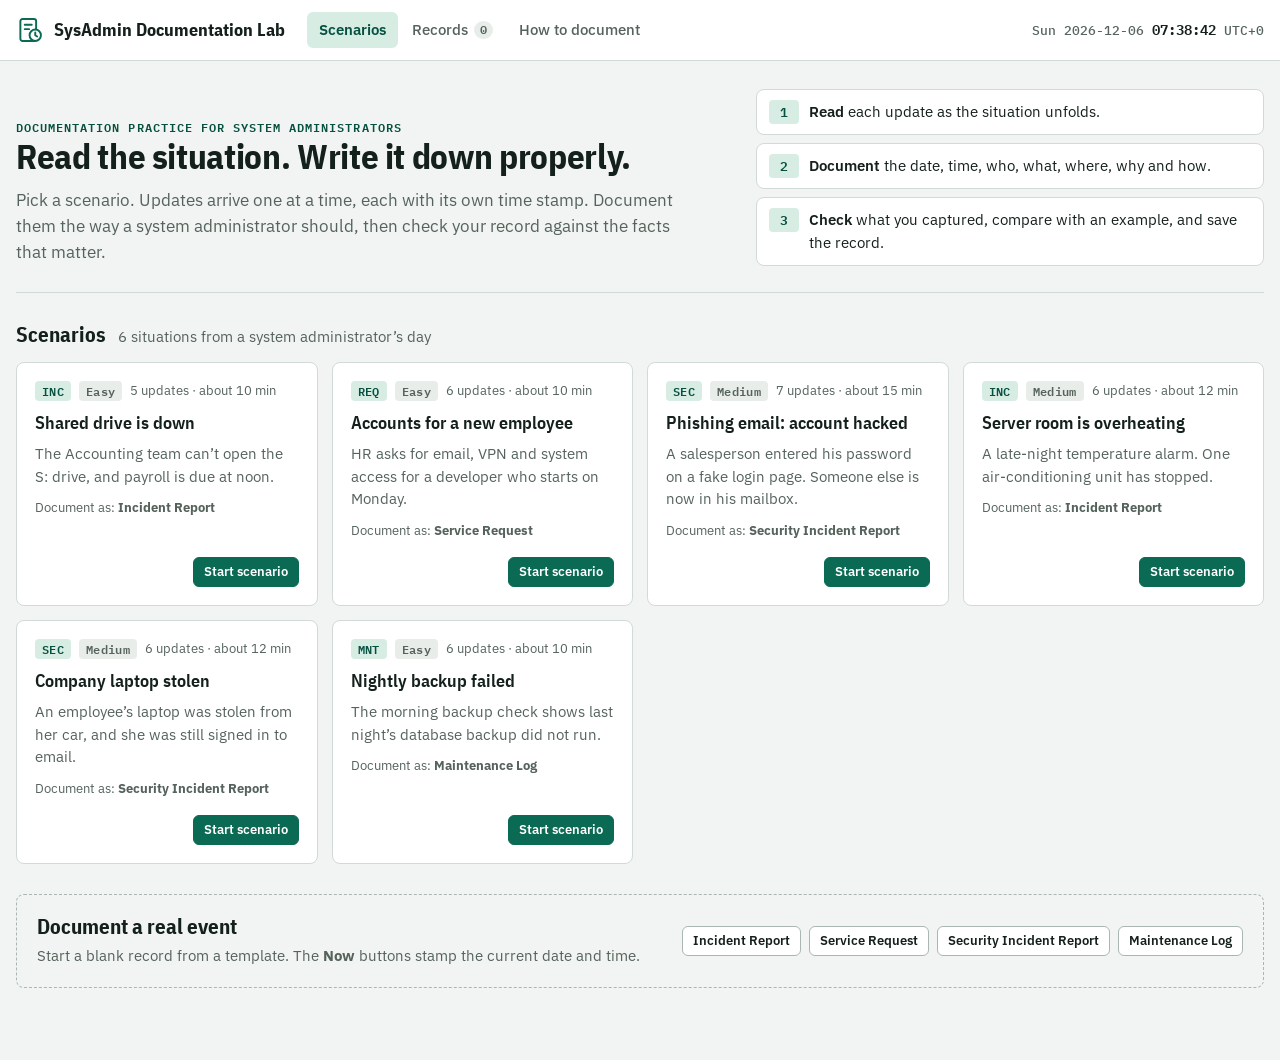
==== index.html @ 3aa1be42 "Replace static report site with a scenario-based documentation system The site is now a web app for " ====
<!doctype html>
<html lang="en">
<head>
<meta charset="utf-8">
<meta name="viewport" content="width=device-width, initial-scale=1, viewport-fit=cover">
<meta name="description" content="Practice IT documentation: work through realistic system administration scenarios, record them properly, and check what you captured.">
<!-- app:start -->
<title>SysAdmin Documentation Lab</title>
<meta name="claude:viewport-fit-sides" content="cover">
<link rel="preconnect" href="https://fonts.googleapis.com">
<link rel="preconnect" href="https://fonts.gstatic.com" crossorigin>
<link rel="stylesheet" href="https://fonts.googleapis.com/css2?family=IBM+Plex+Mono:wght@400;500;600&family=IBM+Plex+Sans+Condensed:wght@500;600;700&family=IBM+Plex+Sans:ital,wght@0,400;0,500;0,600;0,700;1,400&display=swap">
<style>
/* Layout: an operations-console app bar over a two-pane workbench: the situation feed on the left, the record being written on the right. */
:root {
  --bg: #f1f4f2;
  --surface: #ffffff;
  --surface-2: #e8edea;
  --ink: #14201b;
  --muted: #55635c;
  --line: #d2dad6;
  --line-strong: #a9b7b0;
  --accent: #0a6a54;
  --accent-strong: #075040;
  --accent-ink: #ffffff;
  --accent-soft: #d7ede4;
  --stamp: #8a5300;
  --stamp-soft: #fbecd2;
  --ok: #17763a;
  --ok-soft: #ddf1e3;
  --warn: #985800;
  --warn-soft: #fcedd5;
  --bad: #b0261d;
  --bad-soft: #fbe6e4;
  --shadow: 0 1px 2px rgb(16 28 23 / .06), 0 10px 28px rgb(16 28 23 / .08);
  --font-body: "IBM Plex Sans", system-ui, -apple-system, "Segoe UI", Roboto, sans-serif;
  --font-display: "IBM Plex Sans Condensed", "IBM Plex Sans", "Arial Narrow", system-ui, sans-serif;
  --font-mono: "IBM Plex Mono", ui-monospace, SFMono-Regular, Menlo, Consolas, monospace;
  --r: 8px;
}
@media (prefers-color-scheme: dark) {
  :root:not([data-theme="light"]) {
    --bg: #0e1412; --surface: #151d1a; --surface-2: #1c2622; --ink: #e3ebe7; --muted: #95a49c;
    --line: #29352f; --line-strong: #3b4943; --accent: #5cc4a4; --accent-strong: #84d8bd; --accent-ink: #062219;
    --accent-soft: #15372d; --stamp: #f0b45c; --stamp-soft: #382811; --ok: #66d18f; --ok-soft: #12301e;
    --warn: #f0b04f; --warn-soft: #34260e; --bad: #ff8073; --bad-soft: #3a1714;
    --shadow: 0 1px 2px rgb(0 0 0 / .4), 0 10px 28px rgb(0 0 0 / .35);
    color-scheme: dark;
  }
}
:root[data-theme="dark"] {
  --bg: #0e1412; --surface: #151d1a; --surface-2: #1c2622; --ink: #e3ebe7; --muted: #95a49c;
  --line: #29352f; --line-strong: #3b4943; --accent: #5cc4a4; --accent-strong: #84d8bd; --accent-ink: #062219;
  --accent-soft: #15372d; --stamp: #f0b45c; --stamp-soft: #382811; --ok: #66d18f; --ok-soft: #12301e;
  --warn: #f0b04f; --warn-soft: #34260e; --bad: #ff8073; --bad-soft: #3a1714;
  --shadow: 0 1px 2px rgb(0 0 0 / .4), 0 10px 28px rgb(0 0 0 / .35);
  color-scheme: dark;
}

*, *::before, *::after { box-sizing: border-box; }
html { -webkit-text-size-adjust: 100%; scroll-padding-top: 84px; }
body { margin: 0; background: var(--bg); color: var(--ink); font: 15px/1.55 var(--font-body); }
body::before { content: ""; position: fixed; inset: 0 0 auto; height: env(safe-area-inset-top, 0px); z-index: 30; background: var(--surface); }
[hidden] { display: none !important; }
a { color: var(--accent-strong); }
:focus-visible { outline: 2px solid var(--accent); outline-offset: 2px; }
h1, h2, h3 { font-family: var(--font-display); line-height: 1.2; text-wrap: balance; margin: 0; }
h1 { font-size: clamp(1.7rem, 3.4vw, 2.2rem); font-weight: 700; letter-spacing: -.01em; }
h2 { font-size: 1.3rem; font-weight: 700; }
h3 { font-size: 1.05rem; font-weight: 600; }
p { margin: 0; }
.mono { font-family: var(--font-mono); font-variant-numeric: tabular-nums; }
.muted { color: var(--muted); }
.eyebrow { font: 600 11.5px/1.4 var(--font-mono); letter-spacing: .09em; text-transform: uppercase; color: var(--accent-strong); }
.lead { color: var(--muted); font-size: 1.05rem; max-width: 66ch; }
.spacer { flex: 1; }
.wrap { max-width: 1280px; margin: 0 auto; padding-left: max(16px, env(safe-area-inset-left, 0px)); padding-right: max(16px, env(safe-area-inset-right, 0px)); }

/* App bar */
.appbar { position: sticky; top: env(safe-area-inset-top, 0px); z-index: 20; background: var(--surface); border-bottom: 1px solid var(--line); }
.appbar-inner { display: flex; align-items: center; gap: 8px 22px; flex-wrap: wrap; min-height: 60px; padding-block: 8px; }
.brand { display: flex; align-items: center; gap: 10px; color: var(--ink); text-decoration: none; font: 700 18px/1.1 var(--font-display); }
.brand svg { width: 28px; height: 28px; color: var(--accent); flex: none; }
.tabs { display: flex; gap: 2px; flex-wrap: wrap; }
.tabs a { display: inline-flex; align-items: center; gap: 6px; padding: 7px 12px; border-radius: 6px; color: var(--muted); text-decoration: none; font-weight: 500; font-size: 14.5px; }
.tabs a:hover { color: var(--ink); background: var(--surface-2); }
.tabs a[aria-current="page"] { color: var(--accent-strong); background: var(--accent-soft); font-weight: 600; }
.count { font: 600 11.5px/1.5 var(--font-mono); padding: 0 6px; border-radius: 99px; background: var(--surface-2); color: var(--muted); }
.tabs a[aria-current="page"] .count { background: var(--surface); }
.clock { margin-left: auto; display: flex; gap: 8px; align-items: baseline; font: 500 13px/1.3 var(--font-mono); color: var(--muted); font-variant-numeric: tabular-nums; white-space: nowrap; }
.clock strong { color: var(--ink); font-weight: 600; font-size: 14px; }
@media (max-width: 820px) {
  .appbar { position: static; }
  html { scroll-padding-top: 16px; }
  .clock { margin-left: 0; width: 100%; }
}

main.wrap { padding-block: 28px 72px; }

/* Buttons and chips */
.btn { display: inline-flex; align-items: center; justify-content: center; gap: 7px; min-height: 38px; padding: 0 14px; border: 1px solid var(--line-strong); border-radius: 6px; background: var(--surface); color: var(--ink); font: 600 14px/1.2 var(--font-body); cursor: pointer; text-decoration: none; white-space: nowrap; }
.btn:hover { border-color: var(--accent); color: var(--accent-strong); }
.btn:disabled { opacity: .55; cursor: default; }
.btn svg { width: 16px; height: 16px; flex: none; }
.btn-primary { background: var(--accent); border-color: var(--accent); color: var(--accent-ink); }
.btn-primary:hover { background: var(--accent-strong); border-color: var(--accent-strong); color: var(--accent-ink); }
.btn-ghost { background: transparent; border-color: transparent; color: var(--muted); }
.btn-ghost:hover { background: var(--surface-2); border-color: transparent; }
.btn-danger { color: var(--bad); border-color: var(--bad); }
.btn-danger:hover { background: var(--bad-soft); color: var(--bad); border-color: var(--bad); }
.btn-sm { min-height: 30px; padding: 0 10px; font-size: 13px; }
.chip { display: inline-flex; align-items: center; gap: 5px; padding: 1px 7px; border-radius: 4px; font: 600 11.5px/1.6 var(--font-mono); letter-spacing: .03em; background: var(--surface-2); color: var(--muted); white-space: nowrap; }
.chip-code { background: var(--accent-soft); color: var(--accent-strong); }
.sev-low { background: var(--surface-2); color: var(--muted); }
.sev-medium { background: var(--warn-soft); color: var(--warn); }
.sev-high { background: var(--bad-soft); color: var(--bad); }
.sev-critical { background: var(--bad); color: var(--surface); }
.st-open, .st-pending { background: var(--warn-soft); color: var(--warn); }
.st-in-progress { background: var(--accent-soft); color: var(--accent-strong); }
.st-resolved, .st-closed { background: var(--ok-soft); color: var(--ok); }
.chip-example { background: var(--stamp-soft); color: var(--stamp); }

.pane { background: var(--surface); border: 1px solid var(--line); border-radius: var(--r); padding: 18px; }
.stack { display: flex; flex-direction: column; gap: 14px; }

/* Scenarios view */
.intro { display: grid; grid-template-columns: minmax(0, 1.4fr) minmax(0, 1fr); gap: 28px; align-items: end; padding-bottom: 26px; border-bottom: 1px solid var(--line); }
.intro .lead { margin-top: 10px; }
.steps { list-style: none; margin: 0; padding: 0; display: grid; gap: 8px; counter-reset: step; }
.steps li { counter-increment: step; display: grid; grid-template-columns: 30px minmax(0, 1fr); gap: 10px; align-items: baseline; padding: 10px 12px; background: var(--surface); border: 1px solid var(--line); border-radius: var(--r); }
.steps li::before { content: counter(step); font: 600 13px var(--font-mono); color: var(--accent-strong); background: var(--accent-soft); border-radius: 4px; text-align: center; padding: 1px 0; }
.steps b { font-weight: 600; }
@media (max-width: 860px) { .intro { grid-template-columns: minmax(0, 1fr); } }

.section-head { display: flex; align-items: baseline; gap: 12px; flex-wrap: wrap; margin: 30px 0 14px; }
.grid { display: grid; grid-template-columns: repeat(auto-fill, minmax(290px, 1fr)); gap: 14px; }
.card { display: flex; flex-direction: column; gap: 10px; padding: 18px; background: var(--surface); border: 1px solid var(--line); border-radius: var(--r); }
.card:hover { border-color: var(--line-strong); }
.card-top { display: flex; align-items: center; gap: 8px; flex-wrap: wrap; font-size: 13px; }
.card h3 { font-size: 1.15rem; }
.card p { color: var(--muted); font-size: 14.5px; }
.card-foot { display: flex; align-items: center; gap: 10px; margin-top: auto; padding-top: 6px; }
.done { display: inline-flex; align-items: center; gap: 5px; font: 600 12px var(--font-mono); color: var(--ok); }
.done svg { width: 14px; height: 14px; }

.banner { display: flex; align-items: center; gap: 12px; flex-wrap: wrap; margin-top: 22px; padding: 14px 16px; border: 1px solid var(--stamp); background: var(--stamp-soft); border-radius: var(--r); }
.banner p { flex: 1 1 260px; }
.blank { margin-top: 30px; padding: 20px; border: 1px dashed var(--line-strong); border-radius: var(--r); display: grid; grid-template-columns: minmax(0, 1fr) auto; gap: 14px 24px; align-items: center; }
.blank p { color: var(--muted); margin-top: 4px; }
.btn-row { display: flex; gap: 8px; flex-wrap: wrap; }
@media (max-width: 760px) { .blank { grid-template-columns: minmax(0, 1fr); } }

/* Practice view */
.practice-head { display: flex; align-items: flex-end; gap: 12px 24px; flex-wrap: wrap; margin-bottom: 20px; }
.practice-head h1 { margin-top: 4px; }
.id-preview { font: 500 13px var(--font-mono); color: var(--muted); padding: 6px 10px; border: 1px dashed var(--line-strong); border-radius: 6px; }
.id-preview b { color: var(--ink); }
.workbench { display: grid; grid-template-columns: minmax(0, 5fr) minmax(0, 7fr); gap: 22px; align-items: start; }
.workbench.single { grid-template-columns: minmax(0, 860px); justify-content: center; }
.feed-pane { position: sticky; top: calc(env(safe-area-inset-top, 0px) + 76px); max-height: calc(100vh - 96px); overflow-y: auto; }
@media (max-width: 980px) { .workbench { grid-template-columns: minmax(0, 1fr); } .feed-pane { position: static; max-height: none; } }
.feed-head { display: flex; justify-content: space-between; align-items: baseline; gap: 10px; flex-wrap: wrap; }
.sim-date { font: 500 12.5px var(--font-mono); color: var(--muted); }
.role { margin-top: 10px; padding: 10px 12px; background: var(--surface-2); border-radius: 6px; font-size: 14px; }
.feed { list-style: none; margin: 8px 0 0; padding: 0; }
.event { display: grid; grid-template-columns: 58px minmax(0, 1fr); gap: 12px; padding: 14px 0; border-top: 1px dashed var(--line); }
.event:first-child { border-top: 0; }
.event-time { font: 600 15px/1.4 var(--font-mono); color: var(--stamp); font-variant-numeric: tabular-nums; }
.event-ch { font: 600 10.5px/1.4 var(--font-mono); letter-spacing: .08em; text-transform: uppercase; color: var(--muted); }
.event-from { font-weight: 600; margin-top: 1px; }
.event-body { margin-top: 4px; white-space: pre-line; overflow-wrap: anywhere; }
.event.fresh { animation: fresh 1.6s ease-out; }
@keyframes fresh { from { background: var(--stamp-soft); } to { background: transparent; } }
.feed-more { display: flex; align-items: center; gap: 8px; flex-wrap: wrap; padding-top: 14px; border-top: 1px solid var(--line); }
.feed-end { padding-top: 14px; border-top: 1px solid var(--line); color: var(--muted); font-size: 14px; }

.form-group { background: var(--surface); border: 1px solid var(--line); border-radius: var(--r); padding: 16px 18px 18px; }
.group-title { display: flex; align-items: baseline; gap: 10px; margin-bottom: 12px; }
.group-title h2 { font-size: 1rem; font-weight: 600; letter-spacing: .01em; }
.group-title .w { font: 600 10.5px var(--font-mono); letter-spacing: .08em; text-transform: uppercase; color: var(--muted); }
.fields { display: grid; grid-template-columns: repeat(2, minmax(0, 1fr)); gap: 14px 16px; }
.field { min-width: 0; }
.field.wide { grid-column: 1 / -1; }
@media (max-width: 620px) { .fields { grid-template-columns: minmax(0, 1fr); } }
label, .label { display: block; font-weight: 600; font-size: 13.5px; margin-bottom: 5px; }
.req { color: var(--bad); }
input[type="text"], input[type="search"], input[type="time"], input[type="datetime-local"], select, textarea {
  width: 100%; min-height: 40px; padding: 8px 10px; border: 1px solid var(--line-strong); border-radius: 6px;
  background: var(--surface); color: var(--ink); font: 15px/1.45 var(--font-body);
}
input.dt { font-family: var(--font-mono); font-size: 14px; font-variant-numeric: tabular-nums; }
input[aria-invalid="true"] { border-color: var(--warn); background: var(--warn-soft); }
textarea { resize: vertical; display: block; }
input::placeholder, textarea::placeholder { color: var(--muted); opacity: .8; }
.field.invalid input, .field.invalid select, .field.invalid textarea { border-color: var(--bad); background: var(--bad-soft); }
.help { font-size: 12.5px; color: var(--muted); margin-top: 4px; }
.input-row { display: flex; gap: 6px; }
.input-row input { flex: 1; min-width: 0; }
.tl-list { list-style: none; margin: 0 0 10px; padding: 0; display: grid; gap: 8px; counter-reset: tl; }
.tl-row { display: grid; grid-template-columns: 26px 142px minmax(0, 1fr) auto; gap: 8px; align-items: start; counter-increment: tl; }
.tl-row::before { content: counter(tl); font: 600 12px/40px var(--font-mono); color: var(--muted); text-align: right; }
.tl-time { display: flex; gap: 4px; }
.tl-time input { min-width: 0; }
.icon-btn { display: inline-grid; place-items: center; width: 34px; height: 40px; border: 1px solid transparent; border-radius: 6px; background: transparent; color: var(--muted); cursor: pointer; }
.icon-btn:hover { background: var(--bad-soft); color: var(--bad); }
.icon-btn svg { width: 16px; height: 16px; }
@media (max-width: 620px) {
  .tl-row { grid-template-columns: 22px minmax(0, 1fr) auto; }
  .tl-row .tl-time { grid-column: 2; grid-row: 1; }
  .tl-row .icon-btn { grid-column: 3; grid-row: 1; }
  .tl-row textarea { grid-column: 2 / -1; grid-row: 2; }
}
.empty-tl { color: var(--muted); font-size: 14px; padding: 10px 12px; border: 1px dashed var(--line-strong); border-radius: 6px; margin-bottom: 10px; }
.formbar { position: sticky; bottom: 0; z-index: 5; display: flex; align-items: center; gap: 8px; flex-wrap: wrap; padding: 12px 14px calc(12px + env(safe-area-inset-bottom, 0px)); background: var(--surface); border: 1px solid var(--line); border-radius: var(--r); box-shadow: var(--shadow); }
.draft-status { font: 500 12.5px var(--font-mono); color: var(--muted); }

/* Review */
.score { display: flex; align-items: center; gap: 22px; flex-wrap: wrap; margin-top: 8px; }
.score-num { font: 700 52px/1 var(--font-display); font-variant-numeric: tabular-nums; }
.score-num span { font-size: 26px; color: var(--muted); font-weight: 600; }
.score-text { flex: 1 1 220px; }
.score-text strong { font-size: 1.1rem; }
.meter { height: 10px; margin-top: 10px; background: var(--surface-2); border-radius: 99px; overflow: hidden; }
.meter span { display: block; height: 100%; background: var(--accent); border-radius: 99px; }
.w-grid { display: grid; grid-template-columns: repeat(6, minmax(0, 1fr)); gap: 8px; margin-top: 16px; }
.w-tile { padding: 8px 10px; border: 1px solid var(--line); border-radius: 6px; }
.w-tile span { display: block; font: 600 10.5px var(--font-mono); letter-spacing: .08em; text-transform: uppercase; color: var(--muted); }
.w-tile b { font: 600 18px var(--font-mono); font-variant-numeric: tabular-nums; }
.w-tile.full { border-color: var(--ok); background: var(--ok-soft); }
.w-tile.full b { color: var(--ok); }
.w-tile.none b { color: var(--bad); }
@media (max-width: 620px) { .w-grid { grid-template-columns: repeat(3, minmax(0, 1fr)); } }
.checklist { list-style: none; margin: 10px 0 0; padding: 0; }
.checklist li { display: grid; grid-template-columns: 22px minmax(0, 1fr); gap: 10px; padding: 9px 0; border-top: 1px solid var(--line); }
.checklist li:first-child { border-top: 0; }
.mark { width: 20px; height: 20px; border-radius: 50%; display: grid; place-items: center; margin-top: 1px; }
.mark svg { width: 12px; height: 12px; }
.lvl-ok .mark { background: var(--ok-soft); color: var(--ok); }
.lvl-bad .mark { background: var(--bad-soft); color: var(--bad); }
.lvl-warn .mark { background: var(--warn-soft); color: var(--warn); }
.fact-w { font: 600 10.5px var(--font-mono); letter-spacing: .08em; text-transform: uppercase; color: var(--muted); margin-right: 6px; }
.hint { font-size: 13.5px; color: var(--muted); margin-top: 2px; }
.notice { padding: 12px 14px; border-radius: 6px; background: var(--warn-soft); color: var(--warn); font-size: 14px; margin-top: 14px; }

/* Document view */
.doc { background: var(--surface); border: 1px solid var(--line); border-radius: var(--r); padding: clamp(18px, 3vw, 32px); }
.doc-head { padding-bottom: 16px; border-bottom: 2px solid var(--ink); }
.doc-head h2 { font-size: clamp(1.35rem, 2.6vw, 1.75rem); margin-top: 6px; }
.doc-meta { display: grid; grid-template-columns: repeat(auto-fill, minmax(170px, 1fr)); margin: 16px 0 0; border-top: 1px solid var(--line); border-left: 1px solid var(--line); }
.doc-meta > div { padding: 8px 12px; border-right: 1px solid var(--line); border-bottom: 1px solid var(--line); min-width: 0; }
.doc-meta dt { font: 600 10.5px var(--font-mono); letter-spacing: .08em; text-transform: uppercase; color: var(--muted); }
.doc-meta dd { margin: 3px 0 0; font-weight: 600; font-size: 14.5px; overflow-wrap: anywhere; }
.doc-section { margin-top: 22px; }
.doc-section h3 { font-size: .95rem; letter-spacing: .02em; text-transform: uppercase; color: var(--accent-strong); padding-bottom: 6px; border-bottom: 1px solid var(--line); }
.kv { display: grid; grid-template-columns: 210px minmax(0, 1fr); gap: 4px 18px; padding: 9px 0; border-bottom: 1px dashed var(--line); margin: 0; }
.kv dt { font-weight: 600; font-size: 14px; color: var(--muted); }
.kv dd { margin: 0; overflow-wrap: anywhere; }
.not-recorded { color: var(--bad); font-style: italic; font-size: 14px; }
@media (max-width: 620px) { .kv { grid-template-columns: minmax(0, 1fr); } }
.table-wrap { overflow-x: auto; border: 1px solid var(--line); border-radius: var(--r); background: var(--surface); }
table { width: 100%; border-collapse: collapse; font-size: 14px; }
th, td { text-align: left; vertical-align: top; padding: 9px 12px; border-bottom: 1px solid var(--line); }
th { font: 600 11px var(--font-mono); letter-spacing: .07em; text-transform: uppercase; color: var(--muted); background: var(--surface-2); white-space: nowrap; }
tbody tr:last-child td { border-bottom: 0; }
td.t { font-family: var(--font-mono); color: var(--stamp); font-weight: 600; white-space: nowrap; width: 1%; }
td.nowrap { white-space: nowrap; }
.doc .table-wrap { margin-top: 10px; }
.record-bar { display: flex; align-items: center; gap: 8px; flex-wrap: wrap; margin-bottom: 16px; }
.check-summary { display: flex; gap: 14px; align-items: center; flex-wrap: wrap; margin-bottom: 14px; }
details.md { margin-top: 14px; }
details.md summary { cursor: pointer; font-weight: 600; padding: 8px 0; }
details.md pre { margin: 8px 0 0; padding: 14px; overflow-x: auto; background: var(--surface-2); border-radius: 6px; font: 13px/1.5 var(--font-mono); white-space: pre; }

/* Records view */
.page-head { display: flex; align-items: flex-end; gap: 14px 24px; flex-wrap: wrap; margin-bottom: 18px; }
.page-head .lead { margin-top: 8px; }
.toolbar { display: flex; gap: 10px; flex-wrap: wrap; align-items: center; margin-bottom: 14px; }
.toolbar input[type="search"] { flex: 1 1 260px; width: auto; }
.toolbar select { width: auto; flex: 0 1 190px; }
.store-mode { display: inline-flex; align-items: center; gap: 6px; font-size: 13px; color: var(--muted); }
.store-mode i { width: 8px; height: 8px; border-radius: 50%; background: var(--ok); display: inline-block; }
.store-mode.local i { background: var(--warn); }
.records tbody tr { cursor: pointer; }
.records tbody tr:hover td { background: var(--surface-2); }
.records td a { color: var(--ink); text-decoration: none; font-weight: 600; }
.records td a:hover { color: var(--accent-strong); text-decoration: underline; }
.new-row { display: flex; align-items: center; gap: 8px; flex-wrap: wrap; margin-top: 14px; font-size: 14px; color: var(--muted); }
.empty { text-align: center; padding: 44px 20px; border: 1px dashed var(--line-strong); border-radius: var(--r); background: var(--surface); }
.empty h2 { margin-bottom: 6px; }
.empty p { color: var(--muted); max-width: 52ch; margin: 0 auto 16px; }
.empty .btn-row { justify-content: center; }

/* Guide */
.guide { display: grid; gap: 18px; }
.guide > * { min-width: 0; }
.guide .table-wrap td:first-child { font-weight: 600; white-space: nowrap; }
.rules { margin: 10px 0 0; padding-left: 20px; display: grid; gap: 6px; }
.compare { display: grid; grid-template-columns: repeat(2, minmax(0, 1fr)); gap: 14px; margin-top: 12px; }
.compare > div { padding: 14px; border-radius: 6px; border: 1px solid var(--line); }
.compare .bad-ex { border-top: 3px solid var(--bad); }
.compare .good-ex { border-top: 3px solid var(--ok); }
.compare h3 { font-size: .95rem; margin-bottom: 6px; }
@media (max-width: 700px) { .compare { grid-template-columns: minmax(0, 1fr); } }

.toast { position: fixed; left: 50%; bottom: calc(22px + env(safe-area-inset-bottom, 0px)); z-index: 40; max-width: min(560px, calc(100vw - 32px)); transform: translate(-50%, 16px); opacity: 0; pointer-events: none; padding: 11px 16px; border-radius: 8px; background: var(--ink); color: var(--bg); font-size: 14px; box-shadow: var(--shadow); transition: opacity .18s, transform .18s; }
.toast.show { opacity: 1; transform: translate(-50%, 0); }

@media (prefers-reduced-motion: reduce) { *, *::before, *::after { animation: none !important; transition: none !important; } }
</style>
<!-- app:head-end -->
</head>
<body>
<!-- app:body-start -->
<header class="appbar">
  <div class="wrap appbar-inner">
    <a class="brand" href="#scenarios">
      <svg viewBox="0 0 32 32" fill="none" stroke="currentColor" stroke-width="2.2" stroke-linecap="round" stroke-linejoin="round" aria-hidden="true"><rect x="5" y="3.5" width="18" height="25" rx="2.5"/><path d="M10 10h8M10 15h5"/><circle cx="22" cy="22" r="6.5" fill="var(--surface)"/><path d="M22 18.8V22l2.2 1.4"/></svg>
      <span>SysAdmin Documentation Lab</span>
    </a>
    <nav class="tabs" aria-label="Sections">
      <a href="#scenarios" data-tab="scenarios">Scenarios</a>
      <a href="#records" data-tab="records">Records <span class="count" id="rec-count">0</span></a>
      <a href="#guide" data-tab="guide">How to document</a>
    </nav>
    <div class="clock" aria-label="Current date and time"><span id="clock-date"></span><strong id="clock-time"></strong><span id="clock-tz"></span></div>
  </div>
</header>
<main class="wrap" id="app" tabindex="-1"></main>
<div class="toast" id="toast" role="status" aria-live="polite"></div>

<script>
(function () {
  'use strict';

  /* ------------------------------------------------------------------ helpers */
  const $ = (s, c) => (c || document).querySelector(s);
  const $$ = (s, c) => Array.from((c || document).querySelectorAll(s));
  const esc = (s) => String(s == null ? '' : s).replace(/[&<>"']/g, (c) => ({ '&': '&amp;', '<': '&lt;', '>': '&gt;', '"': '&quot;', "'": '&#39;' }[c]));
  const nl = (s) => esc(s).replace(/\n/g, '<br>');
  const pad = (n) => String(n).padStart(2, '0');
  const ymd = (d) => d.getFullYear() + '-' + pad(d.getMonth() + 1) + '-' + pad(d.getDate());
  const hm = (d) => pad(d.getHours()) + ':' + pad(d.getMinutes());
  const nowLocal = () => { const d = new Date(); return ymd(d) + ' ' + hm(d); };
  // Accept 9:42, 0942, 9.42, 2:05 pm ... and return 24-hour HH:MM ('' if empty, null if unreadable).
  function normTime(v) {
    const s = String(v || '').trim().toLowerCase().replace(/\s+/g, ' ');
    if (!s) return '';
    const m = s.match(/^(\d{1,2})[:.h]?(\d{2})\s*(am|pm|a\.m\.|p\.m\.)?$/);
    if (!m) return null;
    let h = Number(m[1]);
    const mi = Number(m[2]);
    if (m[3]) { if (h < 1 || h > 12) return null; h = (h % 12) + (m[3].charAt(0) === 'p' ? 12 : 0); }
    if (h > 23 || mi > 59) return null;
    return pad(h) + ':' + pad(mi);
  }
  // Accept 2026-10-28 9:42, 2026/10/28T09:42 ... and return YYYY-MM-DD HH:MM.
  function normDT(v) {
    const s = String(v || '').trim();
    if (!s) return '';
    const m = s.match(/^(\d{4})[-\/.](\d{1,2})[-\/.](\d{1,2})(?:[ T]+(.+))?$/);
    if (!m) return null;
    const mo = Number(m[2]), d = Number(m[3]);
    if (mo < 1 || mo > 12 || d < 1 || d > 31) return null;
    const date = m[1] + '-' + pad(mo) + '-' + pad(d);
    if (!m[4]) return date;
    const t = normTime(m[4]);
    return t ? date + ' ' + t : null;
  }
  const fmtDT = (v) => (v ? String(v).replace('T', ' ') : '');
  const fmtStamp = (iso) => { if (!iso) return ''; const d = new Date(iso); return ymd(d) + ' ' + hm(d); };
  const clone = (o) => JSON.parse(JSON.stringify(o));
  const slug = (s) => String(s || '').toLowerCase().replace(/[^a-z0-9]+/g, '-');
  const sleep = (ms) => new Promise((r) => setTimeout(r, ms));
  const DAYS = ['Sunday', 'Monday', 'Tuesday', 'Wednesday', 'Thursday', 'Friday', 'Saturday'];
  const parseYMD = (s) => { const p = s.split('-').map(Number); return new Date(p[0], p[1] - 1, p[2]); };
  const addDays = (s, n) => { const d = parseYMD(s); d.setDate(d.getDate() + n); return ymd(d); };
  const dayName = (s) => DAYS[parseYMD(s).getDay()];
  const nextMonday = (s) => { const dow = parseYMD(s).getDay(); return addDays(s, ((8 - dow) % 7) || 7); };
  // Replace {date}, {date-1}, {date+3} and {nextMonday} with real dates relative to the scenario date.
  const fill = (s, start) => (typeof s !== 'string' || !start) ? s :
    s.replace(/\{date([+-]\d+)?\}|\{nextMonday\}/g, (m, off) => m === '{nextMonday}' ? nextMonday(start) : (off ? addDays(start, Number(off)) : start));
  // Time pattern that also matches "9:42" and the time inside "2026-10-28T09:42".
  const T = (hhmm) => { const p = hhmm.split(':'); const h = p[0].charAt(0) === '0' ? '0?' + p[0].charAt(1) : p[0]; return new RegExp('(?:^|\\D)' + h + ':' + p[1] + '(?!\\d)'); };

  const tzLabel = (() => {
    const off = -new Date().getTimezoneOffset();
    const sign = off >= 0 ? '+' : '-';
    const h = Math.floor(Math.abs(off) / 60), m = Math.abs(off) % 60;
    const utc = 'UTC' + sign + h + (m ? ':' + pad(m) : '');
    let zone = '';
    try { zone = Intl.DateTimeFormat().resolvedOptions().timeZone || ''; } catch (e) { /* ignore */ }
    return zone === 'Asia/Manila' ? 'PHT (' + utc + ')' : utc;
  })();

  const ICON = {
    check: '<svg viewBox="0 0 24 24" fill="none" stroke="currentColor" stroke-width="3" stroke-linecap="round" stroke-linejoin="round" aria-hidden="true"><polyline points="20 6 9 17 4 12"/></svg>',
    x: '<svg viewBox="0 0 24 24" fill="none" stroke="currentColor" stroke-width="3" stroke-linecap="round" aria-hidden="true"><line x1="18" y1="6" x2="6" y2="18"/><line x1="6" y1="6" x2="18" y2="18"/></svg>',
    warn: '<svg viewBox="0 0 24 24" fill="none" stroke="currentColor" stroke-width="3" stroke-linecap="round" aria-hidden="true"><line x1="12" y1="6" x2="12" y2="13"/><line x1="12" y1="18" x2="12.01" y2="18"/></svg>',
    trash: '<svg viewBox="0 0 24 24" fill="none" stroke="currentColor" stroke-width="2" stroke-linecap="round" stroke-linejoin="round" aria-hidden="true"><polyline points="3 6 5 6 21 6"/><path d="M19 6l-1 14H6L5 6M10 11v6M14 11v6M9 6V4h6v2"/></svg>'
  };

  const LS = {
    get(k) { try { return localStorage.getItem(k); } catch (e) { return null; } },
    set(k, v) { try { localStorage.setItem(k, v); } catch (e) { /* storage blocked */ } },
    del(k) { try { localStorage.removeItem(k); } catch (e) { /* storage blocked */ } }
  };
  const KEY_RECORDS = 'doclab.records.v1', KEY_DRAFT = 'doclab.draft.v1', KEY_AUTHOR = 'doclab.author';

  /* --------------------------------------------------------- record templates */
  const FIELDS = {
    title: { label: 'Short title', type: 'text', req: true, group: 'summary', wide: true, ph: 'e.g. Accounting shared drive unavailable', help: 'One line that says what happened and to which system.' },
    occurred: { label: 'Date & time reported', type: 'datetime', req: true, group: 'when', help: 'When it happened or was first reported.' },
    reporter: { label: 'Reported by', type: 'text', req: true, group: 'when', ph: 'Name, position or department' },
    contact: { label: 'Contact details', type: 'text', group: 'when', ph: 'Local number, mobile or email' },
    location: { label: 'Department / location', type: 'text', group: 'when', ph: 'Department, floor, building' },
    affected: { label: 'Affected system / asset', type: 'text', req: true, group: 'what', ph: 'Hostname, service, asset tag' },
    category: { label: 'Category', type: 'select', group: 'what', options: ['Hardware', 'Software', 'Network', 'Access / Accounts', 'Security', 'Environment / Facilities', 'Backup / Storage', 'Other'] },
    severity: { label: 'Severity', type: 'select', req: true, group: 'what', options: ['Low', 'Medium', 'High', 'Critical'], help: 'How serious is the impact on the business?' },
    impact: { label: 'Impact', type: 'textarea', group: 'what', rows: 2, ph: 'Who and how many are affected? What can they not do? Any deadline?' },
    description: { label: 'What happened', type: 'textarea', req: true, group: 'what', rows: 3, ph: 'Symptoms in the reporter’s words. Copy exact error messages.' },
    request: { label: 'Request details', type: 'textarea', req: true, group: 'what', rows: 3, ph: 'What exactly is requested, for whom, and by when?' },
    approval: { label: 'Approval / reference no.', type: 'text', req: true, group: 'what', wide: true, ph: 'Who approved it; ticket or approval numbers' },
    dataInvolved: { label: 'Data involved', type: 'textarea', group: 'what', rows: 2, ph: 'What information could have been exposed, changed or lost?' },
    personalData: { label: 'Personal data affected?', type: 'select', req: true, group: 'what', options: ['Yes', 'No', 'Unknown'], help: 'If yes or unknown, inform the Data Protection Officer (Data Privacy Act, 72-hour rule).' },
    timeline: { label: 'Actions taken (timeline)', type: 'timeline', req: true, group: 'actions' },
    cause: { label: 'Cause / findings', type: 'textarea', group: 'resolve', rows: 2, ph: 'What caused it? If unknown, write “Unknown, under investigation”.' },
    resolution: { label: 'Resolution', type: 'textarea', group: 'resolve', rows: 2, ph: 'What fixed it, or how the work was completed.' },
    notified: { label: 'People notified', type: 'textarea', group: 'resolve', rows: 2, ph: 'Who was informed and when (manager, DPO, users)?' },
    resolved: { label: 'Date & time resolved', type: 'datetime', group: 'resolve' },
    status: { label: 'Status', type: 'select', req: true, group: 'resolve', options: ['Open', 'In progress', 'Pending', 'Resolved', 'Closed'] },
    followup: { label: 'Follow-up actions', type: 'textarea', group: 'follow', rows: 2, ph: 'What still needs to be done, by whom, to prevent a repeat?' }
  };
  const GROUPS = [
    ['summary', 'Summary', ''],
    ['when', 'When & who', 'When · Who · Where'],
    ['what', 'What happened', 'What · Why'],
    ['actions', 'Actions taken', 'How · When'],
    ['resolve', 'Cause & resolution', 'Why · How'],
    ['follow', 'Follow-up', '']
  ];
  const TEMPLATES = {
    incident: { label: 'Incident Report', prefix: 'INC', use: 'Something broke or stopped working: outages, errors, failures.',
      fields: ['title', 'occurred', 'reporter', 'contact', 'location', 'affected', 'category', 'severity', 'impact', 'description', 'timeline', 'cause', 'resolution', 'resolved', 'status', 'followup'] },
    request: { label: 'Service Request', prefix: 'REQ', use: 'Someone asks for something: new accounts, access, software, equipment.',
      fields: ['title', 'occurred', 'reporter', 'contact', 'location', 'affected', 'request', 'approval', 'timeline', 'resolution', 'resolved', 'status', 'followup'],
      labels: { occurred: 'Date & time requested', reporter: 'Requested by', affected: 'Requested for (user / system)', resolution: 'Work completed', resolved: 'Date & time completed' } },
    security: { label: 'Security Incident Report', prefix: 'SEC', use: 'Security is at risk: phishing, hacked accounts, malware, lost or stolen devices.',
      fields: ['title', 'occurred', 'reporter', 'contact', 'location', 'affected', 'category', 'severity', 'impact', 'description', 'dataInvolved', 'personalData', 'timeline', 'cause', 'resolution', 'notified', 'resolved', 'status', 'followup'] },
    maintenance: { label: 'Maintenance Log', prefix: 'MNT', use: 'Routine checks and upkeep: backups, patches, hardware checks, and problems found during them.',
      fields: ['title', 'occurred', 'reporter', 'location', 'affected', 'category', 'severity', 'description', 'timeline', 'cause', 'resolution', 'resolved', 'status', 'followup'],
      labels: { occurred: 'Date & time detected', reporter: 'Detected by / source', description: 'What was found' } }
  };
  const labelFor = (tplKey, key) => { const t = TEMPLATES[tplKey]; return (t.labels && t.labels[key]) || FIELDS[key].label; };
  const has = (d, key) => key === 'timeline' ? (d.timeline || []).some((e) => (e.t || '').trim() || (e.a || '').trim()) : !!String((d.fields || {})[key] || '').trim();

  /* --------------------------------------------------------------- scenarios */
  const W5H = ['Who', 'What', 'When', 'Where', 'Why', 'How'];
  const SCENARIOS = [
    {
      id: 'shared-drive', template: 'incident', level: 'Easy', minutes: 10,
      title: 'Shared drive is down',
      summary: 'The Accounting team can’t open the S: drive, and payroll is due at noon.',
      role: 'You are the system administrator on duty at Example Corp’s IT department. Record the incident as it unfolds.',
      events: [
        { t: '09:42', ch: 'Phone call', from: 'Maria Santos · Accounting, 2nd floor · local 2231',
          body: '“Hi, this is Maria Santos from Accounting. None of us can open the S: drive. When I click it, I get “Windows cannot access \\\\FS01\\Accounting”. It worked yesterday. There are three of us in today, and we need the payroll file before 12 noon.”' },
        { t: '09:50', ch: 'Your investigation', from: 'File server FS01',
          body: 'The server is up and responds to ping. In Services, the Server service (LanmanServer) is Stopped. The System event log shows Event ID 7034 at 09:31: “The Server service terminated unexpectedly.”' },
        { t: '09:58', ch: 'Your action', from: 'File server FS01',
          body: 'You start the Server service and set its recovery option to restart automatically if it fails again.' },
        { t: '10:03', ch: 'Phone call', from: 'Maria Santos · Accounting',
          body: '“It’s working now. I can open the payroll folder. Thank you!”' },
        { t: '10:15', ch: 'Note', from: 'You',
          body: 'You still don’t know why the service crashed. You plan to review FS01’s logs and recently installed updates this afternoon.' }
      ],
      facts: [
        { w: 'When', label: 'Date of the incident', any: ['{date}'], hint: 'Always record the full date, not only the time.' },
        { w: 'When', label: 'Time it was reported (09:42)', any: [T('09:42')], hint: 'Maria called at 09:42.' },
        { w: 'Who', label: 'Reported by Maria Santos', any: ['santos'] },
        { w: 'Where', label: 'Department: Accounting, 2nd floor', any: ['accounting'] },
        { w: 'Who', label: 'Contact: local 2231', any: ['2231'], hint: 'Record how to reach the reporter.' },
        { w: 'What', label: 'Affected system: FS01 / S: drive', any: ['fs01', 'fs-01'] },
        { w: 'What', label: 'Exact error message', any: ['cannot access'], hint: 'Copy error text word for word: “Windows cannot access \\\\FS01\\Accounting”.' },
        { w: 'Who', label: 'Number of users affected (3)', any: [/\b(3|three)\b(?![:.]\d)/], hint: 'Maria said three people are affected.' },
        { w: 'Why', label: 'Business impact: payroll file needed before 12:00', any: ['payroll'], hint: 'The deadline explains why this is urgent.' },
        { w: 'Why', label: 'Cause: Server service stopped (Event ID 7034)', any: ['7034', 'lanmanserver', 'server service'] },
        { w: 'How', label: 'Time the fix was applied (09:58)', any: [T('09:58')] },
        { w: 'When', label: 'Time service was restored (10:03)', any: [T('10:03')] },
        { w: 'How', label: 'Follow-up recorded', check: (d) => has(d, 'followup'), hint: 'The crash cause is still unknown, so a follow-up is needed.' }
      ],
      model: {
        title: 'Accounting S: drive (\\\\FS01\\Accounting) unavailable', occurred: '{date} 09:42', reporter: 'Maria Santos, Accounting', contact: 'Local 2231',
        location: 'Accounting Department, 2nd floor', affected: 'File server FS01, share \\\\FS01\\Accounting (S: drive)', category: 'Software', severity: 'High',
        impact: '3 Accounting staff could not open shared files. Payroll file needed before 12:00.',
        description: 'Users get “Windows cannot access \\\\FS01\\Accounting” when opening the S: drive. It worked the previous day.',
        cause: 'The Server service (LanmanServer) on FS01 stopped unexpectedly at 09:31 (Event ID 7034). Reason for the crash not yet known.',
        resolution: 'Started the Server service and set it to restart automatically on failure.', resolved: '{date} 10:03', status: 'Resolved',
        followup: 'Review FS01 system logs and recently installed updates this afternoon to find why the service crashed.',
        timeline: [
          ['09:42', 'Call from Maria Santos (Accounting, local 2231): S: drive shows “Windows cannot access \\\\FS01\\Accounting”. 3 users affected; payroll due 12:00.'],
          ['09:50', 'FS01 up and responding to ping. Server service (LanmanServer) stopped. Event ID 7034 logged at 09:31.'],
          ['09:58', 'Started the Server service; set recovery to restart on failure.'],
          ['10:03', 'Maria Santos confirmed access restored.'],
          ['10:15', 'Planned review of FS01 logs and updates for this afternoon.']
        ]
      }
    },
    {
      id: 'new-hire', template: 'request', level: 'Easy', minutes: 10,
      title: 'Accounts for a new employee',
      summary: 'HR asks for email, VPN and system access for a developer who starts on Monday.',
      role: 'You are a system administrator at Example Corp. Record the request and every step you take to complete it.',
      events: [
        { t: '08:15', ch: 'Email', from: 'Liza Reyes · HR Officer · local 1105',
          body: 'Subject: New hire accounts (REQ-1042)\n\nHi IT team,\n\nPlease prepare accounts for our new hire, Mark Villanueva, Junior Developer in the Software Development team. His first day is Monday, {nextMonday}.\n\nHe needs:\n• Company email\n• VPN access\n• Membership in the Developers group (for the GitLab server)\n\nHis manager, Engr. Ramon Cruz, approved this request (approval form attached).\n\nThanks,\nLiza' },
        { t: '09:30', ch: 'Your action', from: 'Active Directory',
          body: 'You create the account mvillanueva in the Staff OU, add it to the Developers group, and create the mailbox mvillanueva@corp.example.com.' },
        { t: '09:45', ch: 'Your action', from: 'Security team',
          body: 'VPN access needs approval from the Security team. You send them a request and note it in the ticket. The request is now waiting for Security.' },
        { t: '10:20', ch: 'Email', from: 'Security team',
          body: '“VPN access for mvillanueva is approved. Approval reference: SEC-APR-311.”' },
        { t: '10:25', ch: 'Your action', from: 'Active Directory',
          body: 'You add mvillanueva to the VPN-Users group and set the account to require a password change at first login. You send the temporary password to Mark’s registered mobile number by SMS, separately from the username.' },
        { t: '10:30', ch: 'Email', from: 'You → Liza Reyes',
          body: 'You tell Liza that all accounts are ready for Monday, and close the request.' }
      ],
      facts: [
        { w: 'When', label: 'Date of the request', any: ['{date}'] },
        { w: 'When', label: 'Time received (08:15)', any: [T('08:15')] },
        { w: 'Who', label: 'Requested by Liza Reyes (HR)', any: ['reyes'] },
        { w: 'Who', label: 'Requested for Mark Villanueva', any: ['villanueva'] },
        { w: 'What', label: 'Position: Junior Developer', any: ['junior developer'] },
        { w: 'When', label: 'Start date: Monday, {nextMonday}', any: ['{nextMonday}'], hint: 'Write the actual date, not only “Monday”.' },
        { w: 'What', label: 'Ticket number REQ-1042', any: ['1042'] },
        { w: 'Who', label: 'Approved by Engr. Ramon Cruz', any: ['cruz'], hint: 'Every access request needs a recorded approver.' },
        { w: 'What', label: 'Access requested: email, VPN, Developers group', all: ['vpn', 'developer'], any: ['email', 'mailbox'] },
        { w: 'What', label: 'Username created: mvillanueva', any: ['mvillanueva'] },
        { w: 'How', label: 'VPN approval reference SEC-APR-311', any: ['311'] },
        { w: 'How', label: 'Password sent separately; change required at first login', any: ['sms', 'separate', 'first login'], hint: 'Record how credentials were handed over, never the password itself.' },
        { w: 'When', label: 'Time completed (10:25–10:30)', any: [T('10:25'), T('10:30')] }
      ],
      model: {
        title: 'New hire accounts for Mark Villanueva (REQ-1042)', occurred: '{date} 08:15', reporter: 'Liza Reyes, HR Officer', contact: 'Local 1105',
        location: 'Human Resources', affected: 'Mark Villanueva, Junior Developer, Software Development (starts Monday, {nextMonday})',
        request: 'Create company email, VPN access and Developers group membership (GitLab) for new hire Mark Villanueva before his first day, Monday {nextMonday}.',
        approval: 'Approved by Engr. Ramon Cruz (manager). Ticket REQ-1042. VPN approved by Security, ref. SEC-APR-311.',
        resolution: 'Account mvillanueva, mailbox, Developers and VPN-Users memberships created.', resolved: '{date} 10:30', status: 'Closed',
        followup: 'On {nextMonday}, confirm Mark can sign in and help him enrol in MFA.',
        timeline: [
          ['08:15', 'Request received by email from Liza Reyes (HR), ticket REQ-1042, approved by Engr. Ramon Cruz.'],
          ['09:30', 'Created AD account mvillanueva (Staff OU), added to Developers, created mailbox mvillanueva@corp.example.com.'],
          ['09:45', 'Sent VPN access request to Security team; waiting for approval.'],
          ['10:20', 'Security approved VPN access (SEC-APR-311).'],
          ['10:25', 'Added mvillanueva to VPN-Users; password change required at first login; temporary password sent by SMS, separately from the username.'],
          ['10:30', 'Informed Liza Reyes that the accounts are ready. Request closed.']
        ]
      }
    },
    {
      id: 'phishing', template: 'security', level: 'Medium', minutes: 15,
      title: 'Phishing email: account hacked',
      summary: 'A salesperson entered his password on a fake login page. Someone else is now in his mailbox.',
      role: 'You are the system administrator handling security alerts at Example Corp. Record everything: times matter in a security incident.',
      events: [
        { t: '14:05', ch: 'Security alert', from: 'Email security gateway',
          body: 'User jgarcia (Jose Garcia, Sales) clicked a link at 13:52 in an email titled “Your mailbox is full – verify now”. The link opened a fake Microsoft 365 sign-in page.' },
        { t: '14:08', ch: 'Phone call', from: 'Jose Garcia · Sales · local 3310',
          body: '“I think I typed my password on that page. It looked real. Sorry!”' },
        { t: '14:12', ch: 'Your investigation', from: 'Sign-in logs',
          body: 'A successful sign-in to Jose’s account at 13:58 from IP address 203.0.113.45, located in another country. Jose was in the office at the time.' },
        { t: '14:15', ch: 'Your action', from: 'Microsoft 365 admin',
          body: 'You reset Jose’s password, sign him out of all sessions, and turn on multi-factor authentication (MFA) for his account.' },
        { t: '14:30', ch: 'Your investigation', from: 'Mailbox rules',
          body: 'You find an inbox rule created at 14:01 that forwarded all incoming mail to an outside address, invoice.dept@example.net. You delete the rule. 42 emails were forwarded, including a customer list with names and mobile numbers.' },
        { t: '14:50', ch: 'Your action', from: 'Notification',
          body: 'You report the incident to the IT Manager, Engr. Paolo Dizon, and to the Data Protection Officer (DPO), Atty. Grace Tan, because personal data was exposed. The DPO starts a breach assessment to decide whether the National Privacy Commission (NPC) must be notified within 72 hours.' },
        { t: '15:10', ch: 'Your action', from: 'Email security gateway',
          body: 'You block the sender and the fake page’s web address, and send a phishing warning to all staff.' }
      ],
      facts: [
        { w: 'When', label: 'Date of the incident', any: ['{date}'] },
        { w: 'When', label: 'Time the link was clicked (13:52)', any: [T('13:52')] },
        { w: 'Who', label: 'Affected user: Jose Garcia (Sales)', any: ['garcia'] },
        { w: 'What', label: 'Phishing email subject', any: ['mailbox is full'], hint: 'The subject line helps others recognise the same email.' },
        { w: 'When', label: 'Attacker signed in at 13:58', any: [T('13:58')] },
        { w: 'Where', label: 'Attacker IP address 203.0.113.45', any: ['203.0.113.45'], hint: 'IP addresses are evidence. Copy them exactly.' },
        { w: 'How', label: 'Password reset and sessions revoked', any: ['reset'] },
        { w: 'How', label: 'MFA turned on', any: ['mfa', 'multi-factor', 'multifactor'] },
        { w: 'What', label: 'Forwarding rule to an outside address', any: ['forward'] },
        { w: 'What', label: '42 emails forwarded', any: [/\b42\b/] },
        { w: 'What', label: 'Personal data exposed (customer names and mobile numbers)', check: (d, text) => d.fields.personalData === 'Yes' && text.includes('customer'), hint: 'Set “Personal data affected?” to Yes and describe the customer list.' },
        { w: 'Who', label: 'DPO informed (14:50)', check: (d, text) => /\bdpo\b|data protection|\btan\b/.test(text) && T('14:50').test(text) },
        { w: 'Why', label: 'Possible NPC notification within 72 hours', any: ['72', 'npc', 'national privacy'] },
        { w: 'What', label: 'Severity High or Critical', check: (d) => ['High', 'Critical'].includes(d.fields.severity), hint: 'A compromised account with leaked personal data is at least High.' }
      ],
      model: {
        title: 'Compromised email account jgarcia after phishing; mail forwarded outside', occurred: '{date} 13:52', reporter: 'Email security gateway alert; confirmed by Jose Garcia (Sales)',
        contact: 'Jose Garcia, local 3310', location: 'Sales Department', affected: 'Microsoft 365 account jgarcia (Jose Garcia)', category: 'Security', severity: 'High',
        impact: 'An attacker accessed the mailbox and forwarded 42 emails to an outside address, including a customer list.',
        description: 'At 13:52 Jose clicked a link in a phishing email (“Your mailbox is full – verify now”) and entered his password on a fake Microsoft 365 page. The attacker signed in at 13:58 from 203.0.113.45 and created a forwarding rule at 14:01.',
        dataInvolved: '42 forwarded emails, including a customer list with names and mobile numbers.', personalData: 'Yes',
        cause: 'User entered his password on a phishing page. The account did not have MFA.',
        resolution: 'Password reset, sessions revoked, MFA on, forwarding rule deleted, sender and phishing URL blocked.',
        notified: 'IT Manager Engr. Paolo Dizon and DPO Atty. Grace Tan at 14:50. DPO assessing whether the NPC must be notified within 72 hours.',
        resolved: '{date} 15:10', status: 'In progress',
        followup: 'DPO to complete the breach assessment and NPC decision within 72 hours. Notify affected customers if required. Phishing training for Sales. Require MFA for all accounts.',
        timeline: [
          ['14:05', 'Gateway alert: jgarcia clicked a phishing link at 13:52 (“Your mailbox is full – verify now”).'],
          ['14:08', 'Jose Garcia confirmed he entered his password on the fake page.'],
          ['14:12', 'Sign-in logs: successful sign-in at 13:58 from 203.0.113.45 (foreign country).'],
          ['14:15', 'Reset password, revoked all sessions, turned on MFA.'],
          ['14:30', 'Found forwarding rule (created 14:01) to invoice.dept@example.net and deleted it. 42 emails forwarded, including a customer list.'],
          ['14:50', 'Reported to IT Manager and DPO (personal data exposed).'],
          ['15:10', 'Blocked sender and phishing URL; warned all staff.']
        ]
      }
    },
    {
      id: 'server-room', template: 'incident', level: 'Medium', minutes: 12,
      title: 'Server room is overheating',
      summary: 'A late-night temperature alarm. One air-conditioning unit has stopped.',
      role: 'You are the on-call system administrator tonight. Record the incident from the first alert until things are back to normal.',
      events: [
        { t: '22:10', ch: 'Monitoring alert', from: 'Environment sensor ENV-01',
          body: 'ALERT: Server room temperature 32 °C (threshold 27 °C).' },
        { t: '22:28', ch: 'Your investigation', from: 'Server room, ground floor, Main Building',
          body: 'You arrive on site. Air-conditioning unit AC-2 is off; AC-1 is running. The wall thermometer reads 33 °C.' },
        { t: '22:35', ch: 'Your action', from: 'Server room',
          body: 'To reduce heat, you shut down the non-critical test servers TEST-01 and TEST-02. All production servers stay online.' },
        { t: '22:40', ch: 'Phone call', from: 'You → Arnel Bautista · Facilities on-call',
          body: 'You call the facilities technician on duty, Arnel Bautista (mobile 0917 000 1234). He will arrive in about 15 minutes.' },
        { t: '22:55', ch: 'Message', from: 'Arnel Bautista · Facilities',
          body: '“Found a tripped circuit breaker for AC-2. Reset it and the unit is cooling again. I’ll inspect the breaker tomorrow morning.”' },
        { t: '23:30', ch: 'Monitoring alert', from: 'Environment sensor ENV-01',
          body: 'Temperature 24 °C. Alert cleared. No production service was interrupted. You leave TEST-01 and TEST-02 off until morning.' }
      ],
      facts: [
        { w: 'When', label: 'Date of the incident', any: ['{date}'] },
        { w: 'When', label: 'Alert received at 22:10', any: [T('22:10')] },
        { w: 'What', label: 'Temperature reading and threshold (32 °C / 27 °C)', all: ['32', '27'] },
        { w: 'Where', label: 'Location: server room, Main Building', any: ['server room'] },
        { w: 'What', label: 'AC-2 not running', any: ['ac-2', 'ac2', 'ac 2'] },
        { w: 'How', label: 'TEST-01 and TEST-02 shut down at 22:35', check: (d, text) => /test-?0?1/.test(text) && T('22:35').test(text) },
        { w: 'Who', label: 'Facilities technician: Arnel Bautista', any: ['bautista'] },
        { w: 'Why', label: 'Cause: tripped circuit breaker', any: ['breaker'] },
        { w: 'When', label: 'Back to normal at 23:30 (24 °C)', any: [T('23:30')] },
        { w: 'What', label: 'Impact: no production service interrupted', any: ['production'] },
        { w: 'How', label: 'Follow-up: restart test servers, inspect breaker', check: (d) => has(d, 'followup') }
      ],
      model: {
        title: 'Server room overheating: AC-2 stopped (tripped breaker)', occurred: '{date} 22:10', reporter: 'Environment sensor ENV-01 (monitoring alert)',
        contact: 'Facilities on-call: Arnel Bautista, 0917 000 1234', location: 'Server room, ground floor, Main Building',
        affected: 'Server room cooling unit AC-2; test servers TEST-01 and TEST-02', category: 'Environment / Facilities', severity: 'High',
        impact: 'Room reached 33 °C, risking hardware damage. No production service interrupted. TEST-01 and TEST-02 shut down.',
        description: 'Alert: server room temperature 32 °C (threshold 27 °C). On arrival AC-2 was off, AC-1 running, room at 33 °C.',
        cause: 'A tripped circuit breaker stopped AC-2.', resolution: 'Facilities reset the breaker; AC-2 cooling again; temperature back to 24 °C.',
        resolved: '{date} 23:30', status: 'Resolved',
        followup: 'Power on TEST-01 and TEST-02 in the morning. Facilities to inspect the AC-2 breaker. Check whether AC-1 alone can cool the room.',
        timeline: [
          ['22:10', 'Alert from ENV-01: 32 °C (threshold 27 °C).'],
          ['22:28', 'On site: AC-2 off, AC-1 running, room 33 °C.'],
          ['22:35', 'Shut down non-critical test servers TEST-01 and TEST-02.'],
          ['22:40', 'Called Facilities on-call, Arnel Bautista.'],
          ['22:55', 'Arnel reset the tripped breaker for AC-2; cooling resumed.'],
          ['23:30', 'Temperature 24 °C; alert cleared.']
        ]
      }
    },
    {
      id: 'stolen-laptop', template: 'security', level: 'Medium', minutes: 12,
      title: 'Company laptop stolen',
      summary: 'An employee’s laptop was stolen from her car, and she was still signed in to email.',
      role: 'You are a system administrator at Example Corp. Record the incident and every step you take to protect company data.',
      events: [
        { t: '07:55', ch: 'Phone call', from: 'Ana Lim · Marketing · mobile 0918 000 4567',
          body: '“Good morning. My company laptop was stolen from my car last night at around 9 PM, in a parking lot in Makati. I’ve reported it to the police. I was still signed in to my email on it.”' },
        { t: '08:02', ch: 'Your investigation', from: 'Asset inventory and device management',
          body: 'The inventory shows laptop LT-0457 (Dell Latitude 5440, serial number 7H2KQ93) assigned to Ana Lim. BitLocker disk encryption is ON. The laptop last checked in yesterday at 20:47.' },
        { t: '08:05', ch: 'Your action', from: 'Device management',
          body: 'You sign Ana out of all sessions, reset her password, and send a remote lock and wipe command to LT-0457.' },
        { t: '08:20', ch: 'Email', from: 'Ana Lim',
          body: 'Ana sends a copy of the police blotter, entry no. 2026-1187.' },
        { t: '08:30', ch: 'Your action', from: 'Notification',
          body: 'You inform the Data Protection Officer, Atty. Grace Tan. Because the disk is encrypted, the DPO assesses the risk to personal data as low and records the assessment.' },
        { t: '09:15', ch: 'Your action', from: 'Asset inventory',
          body: 'You issue loaner laptop LT-0512 to Ana and update the asset inventory: LT-0457 status changed to “Stolen”.' }
      ],
      facts: [
        { w: 'When', label: 'Date reported', any: ['{date}'] },
        { w: 'When', label: 'Time reported (07:55)', any: [T('07:55')] },
        { w: 'Who', label: 'Reported by Ana Lim (Marketing)', any: [/\blim\b/] },
        { w: 'When', label: 'Time of theft: about 21:00 last night', any: [T('21:00'), '9 pm', '9pm', '9:00 pm'] },
        { w: 'Where', label: 'Location: parking lot in Makati', any: ['makati'] },
        { w: 'What', label: 'Asset tag LT-0457', any: ['lt-0457'] },
        { w: 'What', label: 'Serial number 7H2KQ93', any: ['7h2kq93'], hint: 'Police and insurers ask for the serial number.' },
        { w: 'Why', label: 'Disk encryption (BitLocker) was on', any: ['bitlocker', 'encrypt'], hint: 'Encryption is why the data risk is low. Write it down.' },
        { w: 'How', label: 'Password reset and remote wipe', all: ['reset', 'wipe'] },
        { w: 'What', label: 'Police blotter entry 2026-1187', any: ['1187'] },
        { w: 'Who', label: 'DPO informed', any: [/\bdpo\b|data protection|\btan\b/] },
        { w: 'How', label: 'Loaner LT-0512 issued', any: ['lt-0512'] },
        { w: 'How', label: 'Asset inventory updated', any: ['inventory'] }
      ],
      model: {
        title: 'Stolen company laptop LT-0457 (Ana Lim)', occurred: '{date} 07:55', reporter: 'Ana Lim, Marketing', contact: 'Mobile 0918 000 4567',
        location: 'Stolen from a car in a parking lot in Makati, about 21:00 on {date-1}', affected: 'Laptop LT-0457, Dell Latitude 5440, S/N 7H2KQ93; Ana Lim’s user account',
        category: 'Security', severity: 'Medium', impact: 'User without a laptop. Possible access to her open email session on the stolen device.',
        description: 'Laptop stolen from Ana’s car at about 21:00 on {date-1} in Makati. She was still signed in to email. Police report filed.',
        dataInvolved: 'Work files and email stored on the laptop. Disk encrypted with BitLocker.', personalData: 'Yes',
        cause: 'Theft of the device from a parked car.', resolution: 'Account secured, device locked and wiped remotely, loaner issued, inventory updated.',
        notified: 'DPO Atty. Grace Tan at 08:30. Risk assessed as low because the disk is encrypted.', resolved: '{date} 09:15', status: 'Resolved',
        followup: 'Confirm the wipe completes if the laptop comes online. Arrange a permanent replacement. Remind staff not to leave laptops in cars.',
        timeline: [
          ['07:55', 'Ana Lim reported her laptop stolen (about 21:00 yesterday, Makati).'],
          ['08:02', 'Inventory: LT-0457, Dell Latitude 5440, S/N 7H2KQ93. BitLocker ON. Last check-in 20:47 yesterday.'],
          ['08:05', 'Signed out all sessions, reset password, sent remote lock and wipe.'],
          ['08:20', 'Received police blotter entry no. 2026-1187.'],
          ['08:30', 'Informed DPO; risk assessed as low (disk encrypted).'],
          ['09:15', 'Issued loaner LT-0512; inventory updated: LT-0457 = Stolen.']
        ]
      }
    },
    {
      id: 'backup-failed', template: 'maintenance', level: 'Easy', minutes: 10,
      title: 'Nightly backup failed',
      summary: 'The morning backup check shows last night’s database backup did not run.',
      role: 'You are doing the daily morning checks as system administrator. Log what you find and what you do about it.',
      events: [
        { t: '07:30', ch: 'Daily check', from: 'Backup report',
          body: 'The nightly job DB01-Nightly FAILED at 01:47 with the error: “Insufficient disk space on target \\\\BKP01\\Backups”.' },
        { t: '07:40', ch: 'Your investigation', from: 'Backup server BKP01',
          body: 'Volume E: has only 3 GB free out of 2 TB. The cleanup job that deletes backups older than 14 days has been disabled since {date-8}. It was paused for a storage migration and never turned back on.' },
        { t: '07:55', ch: 'Your action', from: 'Backup server BKP01',
          body: 'You re-enable the cleanup job and run it manually. It deletes 21 old backup sets. Free space is now 820 GB.' },
        { t: '08:10', ch: 'Your action', from: 'Backup software',
          body: 'You start DB01-Nightly manually.' },
        { t: '08:52', ch: 'Monitoring alert', from: 'Backup software',
          body: 'DB01-Nightly completed successfully (186 GB). Verification passed.' },
        { t: '09:00', ch: 'Note', from: 'You',
          body: 'Database changes from yesterday evening were unprotected for about 7 hours. No data was lost, because the database server ran normally the whole time.' }
      ],
      facts: [
        { w: 'When', label: 'Date detected', any: ['{date}'] },
        { w: 'When', label: 'Time detected (07:30)', any: [T('07:30')] },
        { w: 'What', label: 'Backup job name: DB01-Nightly', any: ['db01'] },
        { w: 'When', label: 'Time of failure (01:47)', any: [T('01:47')] },
        { w: 'What', label: 'Exact error message (insufficient disk space)', any: ['insufficient', 'disk space'] },
        { w: 'Where', label: 'Backup server BKP01', any: ['bkp01', 'bkp-01'] },
        { w: 'Why', label: 'Cause: cleanup job disabled after migration', any: ['cleanup', 'clean-up', 'clean up'] },
        { w: 'How', label: 'Cleanup re-enabled and run (820 GB free)', any: ['820', 're-enable', 'reenable', 'enabled'] },
        { w: 'When', label: 'Backup re-run at 08:10', any: [T('08:10')] },
        { w: 'When', label: 'Completed and verified at 08:52', any: [T('08:52')] },
        { w: 'What', label: 'Impact: about 7 hours unprotected, no data lost', any: ['7 hours', 'seven hours', 'no data'] },
        { w: 'How', label: 'Follow-up to prevent a repeat', check: (d) => has(d, 'followup') }
      ],
      model: {
        title: 'Nightly backup DB01-Nightly failed: backup target full', occurred: '{date} 07:30', reporter: 'Morning backup check (system administrator)',
        location: 'Server room / backup infrastructure', affected: 'Backup job DB01-Nightly; backup server BKP01 (volume E:)', category: 'Backup / Storage', severity: 'Medium',
        description: 'DB01-Nightly failed at 01:47: “Insufficient disk space on target \\\\BKP01\\Backups”. BKP01 E: had 3 GB free of 2 TB.',
        cause: 'The cleanup job was disabled during a storage migration on {date-8} and never re-enabled, so old backups filled the disk.',
        resolution: 'Cleanup job re-enabled and run (820 GB free). Backup re-run and verified.', resolved: '{date} 08:52', status: 'Resolved',
        followup: 'Add a disk-space alert on BKP01 at 80%. Add “re-enable paused jobs” to the migration checklist.',
        timeline: [
          ['07:30', 'Backup report: DB01-Nightly failed at 01:47 (insufficient disk space on \\\\BKP01\\Backups).'],
          ['07:40', 'BKP01 E: 3 GB free of 2 TB. Cleanup job disabled since {date-8} (storage migration).'],
          ['07:55', 'Re-enabled and ran cleanup job: 21 old sets deleted, 820 GB free.'],
          ['08:10', 'Started DB01-Nightly manually.'],
          ['08:52', 'Backup completed (186 GB); verification passed.'],
          ['09:00', 'Impact: about 7 hours of changes unprotected; no data lost.']
        ]
      }
    }
  ];
  const scenarioById = (id) => SCENARIOS.find((s) => s.id === id);

  /* ---------------------------------------------------------------- storage */
  // Records live in this viewer's private store when the page runs as a Claude
  // artifact, and in the browser's localStorage everywhere else (GitHub Pages, a file).
  const store = {
    mode: 'local', ready: false, records: [], col: null,
    loadLocal() { try { return JSON.parse(LS.get(KEY_RECORDS) || '[]'); } catch (e) { return []; } },
    saveLocal() { LS.set(KEY_RECORDS, JSON.stringify(this.records)); },
    async init() {
      const host = window.claude && typeof window.claude.use === 'function';
      if (!host) { this.useLocal(); return; }
      try {
        const res = await Promise.all([window.claude.use('db'), window.claude.use('user')]);
        const db = res[0], user = res[1];
        const uid = user ? await user.id() : null;
        if (db && uid) {
          this.col = db.collection('data/users/' + uid);
          this.mode = 'cloud';
          this.col.onSnapshot((snap) => {
            this.records = snap.docs.map((d) => clone(d.data()));
            this.ready = true;
            changed();
          }, () => this.useLocal());
          return;
        }
      } catch (e) { /* fall through to local */ }
      this.useLocal();
    },
    useLocal() { this.mode = 'local'; this.col = null; this.records = this.loadLocal(); this.ready = true; changed(); },
    upsert(rec) { const i = this.records.findIndex((r) => r.id === rec.id); if (i >= 0) this.records[i] = rec; else this.records.push(rec); },
    async save(rec) {
      const body = clone(rec);
      if (this.mode === 'cloud') {
        try { await this.col.doc(rec.id).set(body); this.upsert(body); return; } catch (e) {
          if (e && e.code === 'unavailable') {
            try { await sleep(400 + Math.random() * 600); await this.col.doc(rec.id).set(body); this.upsert(body); return; } catch (e2) { /* fall back */ }
          }
          if (e && e.code === 'quota_exceeded') { toast('Storage is full. Delete some old records, then save again.'); throw e; }
          this.useLocal();
          toast('Could not save to your account, so this record is saved in this browser.');
        }
      }
      this.upsert(body);
      this.saveLocal();
    },
    async remove(id) {
      if (this.mode === 'cloud') {
        await this.col.doc(id).delete();
        this.records = this.records.filter((r) => r.id !== id);
        return;
      }
      this.records = this.records.filter((r) => r.id !== id);
      this.saveLocal();
    }
  };

  function nextId(prefix) {
    const year = new Date().getFullYear();
    const head = prefix + '-' + year + '-';
    const max = store.records.reduce((m, r) => r.id && r.id.indexOf(head) === 0 ? Math.max(m, parseInt(r.id.slice(head.length), 10) || 0) : m, 0);
    return head + String(max + 1).padStart(4, '0');
  }

  /* ------------------------------------------------------------------ draft */
  let draft = null;
  let draftTimer = null;
  function loadDraft() { try { draft = JSON.parse(LS.get(KEY_DRAFT) || 'null'); } catch (e) { draft = null; } }
  function persistDraft() { if (draft) LS.set(KEY_DRAFT, JSON.stringify(draft)); }
  function saveDraftSoon() {
    clearTimeout(draftTimer);
    draftTimer = setTimeout(() => {
      persistDraft();
      const el = $('#draft-status');
      if (el) el.textContent = 'Draft saved ' + new Date().toTimeString().slice(0, 8);
    }, 400);
  }
  function clearDraft() { clearTimeout(draftTimer); draft = null; LS.del(KEY_DRAFT); }

  function newDraft(opts) {
    const today = ymd(new Date());
    const sc = opts.scenarioId ? scenarioById(opts.scenarioId) : null;
    return {
      mode: opts.mode, scenarioId: sc ? sc.id : null, template: sc ? sc.template : opts.template,
      scenarioDate: sc ? today : null, revealed: sc ? 1 : 0,
      fields: {}, timeline: sc ? [{ t: '', a: '' }] : [{ t: hm(new Date()), a: '' }],
      author: LS.get(KEY_AUTHOR) || '', changeNote: '', editingId: null, startedAt: new Date().toISOString()
    };
  }

  /* ----------------------------------------------------------------- checks */
  const recordText = (d) => [].concat(Object.values(d.fields || {}), (d.timeline || []).map((e) => (e.t || '') + ' ' + (e.a || ''))).join('\n').toLowerCase();
  function factOk(f, d, text) {
    if (f.check) return !!f.check(d, text);
    const test = (p) => p instanceof RegExp ? p.test(text) : text.indexOf(String(fill(p, d.scenarioDate)).toLowerCase()) !== -1;
    const all = f.all || [], any = f.any || [];
    return all.every(test) && (any.length === 0 || any.some(test));
  }
  function requiredMissing(d) {
    const missing = [];
    if (!String(d.author || '').trim()) missing.push('Documented by');
    TEMPLATES[d.template].fields.forEach((k) => { if (FIELDS[k].req && !has(d, k)) missing.push(labelFor(d.template, k)); });
    return missing;
  }
  function evaluate(d) {
    const sc = scenarioById(d.scenarioId);
    const tpl = TEMPLATES[d.template];
    const f = d.fields || {};
    const text = recordText(d);
    const facts = sc ? sc.facts.map((x) => ({ w: x.w, label: fill(x.label, d.scenarioDate), hint: x.hint ? fill(x.hint, d.scenarioDate) : '', ok: factOk(x, d, text) })) : [];
    const found = facts.filter((x) => x.ok).length;
    const checks = [];
    const ok = (t) => checks.push({ lvl: 'ok', text: t });
    const bad = (t) => checks.push({ lvl: 'bad', text: t });
    const warn = (t) => checks.push({ lvl: 'warn', text: t });
    const missing = requiredMissing(d);
    if (missing.length) bad('Required fields are empty: ' + missing.join(', ') + '.'); else ok('All required fields are filled in.');
    const tl = (d.timeline || []).filter((e) => (e.t || '').trim() || (e.a || '').trim());
    const minTl = sc ? Math.min(4, sc.events.length) : 1;
    if (tl.length >= minTl) ok('The timeline has ' + tl.length + (tl.length === 1 ? ' entry.' : ' entries.'));
    else bad('The timeline has ' + tl.length + (tl.length === 1 ? ' entry' : ' entries') + '. Record each update and action as its own entry (at least ' + minTl + ').');
    const noTime = tl.filter((e) => !(e.t || '').trim()).length;
    if (tl.length) { if (noTime) bad(noTime + (noTime === 1 ? ' timeline entry has' : ' timeline entries have') + ' no time.'); else ok('Every timeline entry has a time.'); }
    const noText = tl.filter((e) => !(e.a || '').trim()).length;
    if (noText) bad(noText + (noText === 1 ? ' timeline entry has' : ' timeline entries have') + ' a time but no description.');
    const times = tl.map((e) => e.t).filter(Boolean);
    if (times.length > 1) { if (times.every((t, i) => i === 0 || t >= times[i - 1])) ok('Timeline entries are in time order.'); else warn('Timeline entries are not in time order.'); }
    const dtBad = ['occurred', 'resolved'].filter((k) => f[k] && !/^\d{4}-\d{2}-\d{2} \d{2}:\d{2}$/.test(String(f[k]).replace('T', ' ')));
    const tBad = tl.filter((e) => e.t && !/^\d{2}:\d{2}$/.test(e.t)).length;
    if (dtBad.length || tBad) warn('Some dates or times are not in the standard format. Use YYYY-MM-DD HH:MM with 24-hour time.');
    else if (f.occurred || times.length) ok('Dates and times use the standard format (YYYY-MM-DD, 24-hour).');
    if (f.occurred && f.resolved) { if (f.resolved >= f.occurred) ok('The resolved time is after the reported time.'); else bad('The resolved time is before the reported time.'); }
    if (['Resolved', 'Closed'].includes(f.status) && tpl.fields.includes('resolved') && !f.resolved) warn('Status is ' + f.status + ', but no resolved date and time is recorded.');
    if (f.status === 'Open' && f.resolved) warn('A resolved time is recorded, but the status is still Open.');
    if (tpl.fields.includes('cause') && !String(f.cause || '').trim()) warn('Cause is empty. If it is unknown, write “Unknown, under investigation”.');
    if (/\b(password|passwd|pwd)\s*(is|:|=)\s*\S+/i.test(text)) bad('It looks like a password was written down. Never record passwords in documentation.');
    return { facts, found, total: facts.length, checks, unrevealed: sc ? sc.events.length - d.revealed : 0 };
  }
  const verdict = (pct) => pct >= 90 ? 'Excellent record' : pct >= 70 ? 'Good, with a few details missing' : pct >= 50 ? 'Needs more detail' : 'Important facts are missing';

  function modelRecord(sc, date) {
    const fields = {};
    Object.keys(sc.model).forEach((k) => { if (k !== 'timeline') fields[k] = fill(sc.model[k], date); });
    return { id: 'Example', template: sc.template, fields, timeline: sc.model.timeline.map((e) => ({ t: e[0], a: fill(e[1], date) })), author: 'Example answer', scenarioId: sc.id, scenarioDate: date };
  }

  /* -------------------------------------------------------------- rendering */
  const app = $('#app');
  const state = { view: 'scenarios', recordId: null, review: null, showExample: false, pendingStart: null, confirmDelete: false, filters: { q: '', type: '', status: '' } };

  const sevChip = (v) => v ? '<span class="chip sev-' + slug(v) + '">' + esc(v) + '</span>' : '';
  const stChip = (v) => v ? '<span class="chip st-' + slug(v) + '">' + esc(v) + '</span>' : '';

  function render() {
    $$('.tabs a').forEach((a) => {
      const tab = a.dataset.tab;
      const on = tab === state.view || (tab === 'records' && state.view === 'record') || (tab === 'scenarios' && state.view === 'practice');
      if (on) a.setAttribute('aria-current', 'page'); else a.removeAttribute('aria-current');
    });
    $('#rec-count').textContent = store.ready ? String(store.records.length) : '…';
    if (state.view === 'practice' && draft) app.innerHTML = practiceView();
    else if (state.view === 'records') app.innerHTML = recordsView();
    else if (state.view === 'record') app.innerHTML = recordView();
    else if (state.view === 'guide') app.innerHTML = guideView();
    else app.innerHTML = scenariosView();
  }

  function changed() {
    $('#rec-count').textContent = String(store.records.length);
    if (state.view === 'records') {
      const rows = $('#rec-rows');
      if (!rows) { render(); return; }
      rows.innerHTML = recordRows();
      renderStoreMode();
      const ex = $('[data-action="export-all"]'); if (ex) ex.disabled = !store.records.length;
    }
    else if (state.view === 'record' || state.view === 'scenarios') render();
  }

  /* Scenarios */
  function bestCheck(scId) {
    const done = store.records.filter((r) => r.scenarioId === scId && r.check && !r.example);
    if (!done.length) return null;
    return done.reduce((b, r) => (r.check.found / r.check.total) > (b.found / b.total) ? r.check : b, done[0].check);
  }
  function scenariosView() {
    const sc = draft && draft.scenarioId ? scenarioById(draft.scenarioId) : null;
    const draftName = draft ? (draft.mode === 'edit' ? 'your edit of ' + draft.editingId : sc ? 'the scenario “' + sc.title + '”' : 'a blank ' + TEMPLATES[draft.template].label) : '';
    let banner = '';
    if (draft && state.pendingStart) {
      banner = '<div class="banner" role="alert"><p>Starting a new record will discard your unsaved work on ' + esc(draftName) + '.</p>' +
        '<div class="btn-row"><button class="btn btn-primary btn-sm" data-action="confirm-start">Discard and start</button><button class="btn btn-sm" data-action="resume">Keep working on it</button><button class="btn btn-ghost btn-sm" data-action="cancel-start">Cancel</button></div></div>';
    } else if (draft) {
      banner = '<div class="banner"><p>You have unsaved documentation for ' + esc(draftName) + '.</p><div class="btn-row"><button class="btn btn-primary btn-sm" data-action="resume">Resume</button></div></div>';
    }
    const cards = SCENARIOS.map((s) => {
      const t = TEMPLATES[s.template];
      const best = store.ready ? bestCheck(s.id) : null;
      return '<article class="card">' +
        '<div class="card-top"><span class="chip chip-code" title="' + esc(t.label) + '">' + t.prefix + '</span><span class="chip">' + esc(s.level) + '</span><span class="muted">' + s.events.length + ' updates · about ' + s.minutes + ' min</span></div>' +
        '<h3>' + esc(s.title) + '</h3><p>' + esc(s.summary) + '</p>' +
        '<p class="muted" style="font-size:13px">Document as: <strong>' + esc(t.label) + '</strong></p>' +
        '<div class="card-foot">' + (best ? '<span class="done" title="Your best documentation check">' + ICON.check + 'Done · ' + best.found + '/' + best.total + '</span>' : '') +
        '<span class="spacer"></span><button class="btn btn-primary btn-sm" data-action="start" data-id="' + s.id + '">' + (best ? 'Try again' : 'Start scenario') + '</button></div>' +
        '</article>';
    }).join('');
    const blanks = Object.keys(TEMPLATES).map((k) => '<button class="btn btn-sm" data-action="blank" data-template="' + k + '">' + esc(TEMPLATES[k].label) + '</button>').join('');
    return '<section class="intro"><div><p class="eyebrow">Documentation practice for system administrators</p><h1>Read the situation. Write it down properly.</h1>' +
      '<p class="lead">Pick a scenario. Updates arrive one at a time, each with its own time stamp. Document them the way a system administrator should, then check your record against the facts that matter.</p></div>' +
      '<ol class="steps"><li><span><b>Read</b> each update as the situation unfolds.</span></li><li><span><b>Document</b> the date, time, who, what, where, why and how.</span></li><li><span><b>Check</b> what you captured, compare with an example, and save the record.</span></li></ol></section>' +
      banner +
      '<div class="section-head"><h2>Scenarios</h2><span class="muted">' + SCENARIOS.length + ' situations from a system administrator’s day</span></div>' +
      '<div class="grid">' + cards + '</div>' +
      '<section class="blank"><div><h2>Document a real event</h2><p>Start a blank record from a template. The <strong>Now</strong> buttons stamp the current date and time.</p></div><div class="btn-row">' + blanks + '</div></section>';
  }

  /* Practice */
  function practiceView() {
    const sc = scenarioById(draft.scenarioId);
    const tpl = TEMPLATES[draft.template];
    const heading = draft.mode === 'edit' ? 'Editing ' + draft.editingId : sc ? sc.title : 'New ' + tpl.label;
    const idInfo = draft.mode === 'edit' ? 'Record ID <b>' + esc(draft.editingId) + '</b>' : 'Record ID <b>' + esc(nextId(tpl.prefix)) + '</b> · assigned on save';
    const right = state.review ? reviewHTML() : formHTML();
    return '<div class="practice-head"><div><p class="eyebrow">' + esc(tpl.label) + (sc ? ' · Scenario' : '') + '</p><h1>' + esc(heading) + '</h1></div><span class="spacer"></span><span class="id-preview">' + idInfo + '</span></div>' +
      '<div class="workbench' + (sc ? '' : ' single') + '">' + (sc ? '<aside class="feed-pane pane" id="feed-pane" aria-label="Scenario">' + feedHTML(sc) + '</aside>' : '') +
      '<section class="stack" id="form-pane">' + right + '</section></div>';
  }

  function feedHTML(sc, fresh) {
    const shown = sc.events.slice(0, draft.revealed);
    const rest = sc.events.length - draft.revealed;
    const items = shown.map((e, i) => '<li class="event' + (fresh && i === shown.length - 1 ? ' fresh' : '') + '"><div class="event-time">' + esc(e.t) + '</div><div><div class="event-ch">' + esc(e.ch) + '</div><div class="event-from">' + esc(fill(e.from, draft.scenarioDate)) + '</div><div class="event-body">' + esc(fill(e.body, draft.scenarioDate)) + '</div></div></li>').join('');
    const more = rest > 0
      ? '<div class="feed-more"><button class="btn btn-primary btn-sm" data-action="reveal">Show next update</button><span class="muted">' + rest + ' more</span><span class="spacer"></span><button class="btn btn-ghost btn-sm" data-action="reveal-all">Show all</button></div>'
      : '<p class="feed-end">That’s the whole scenario. Finish your record, then check it.</p>';
    return '<div class="feed-head"><span class="eyebrow">Situation</span><span class="sim-date">' + esc(dayName(draft.scenarioDate)) + ', ' + esc(draft.scenarioDate) + ' · ' + esc(tzLabel) + '</span></div>' +
      '<p class="role">' + esc(sc.role) + '</p><ol class="feed" aria-live="polite">' + items + '</ol>' + more;
  }

  function fieldHTML(key) {
    const f = FIELDS[key];
    const label = labelFor(draft.template, key);
    if (f.type === 'timeline') return timelineFieldHTML(label);
    const v = draft.fields[key] || '';
    const id = 'f-' + key;
    const wide = f.type === 'textarea' || f.wide ? ' wide' : '';
    const req = f.req ? ' <span class="req" aria-hidden="true">*</span>' : '';
    let help = f.help || '';
    if (f.type === 'datetime') help = (draft.scenarioId ? 'Use the date and time from the scenario. ' : '') + 'Format: YYYY-MM-DD HH:MM, 24-hour.';
    let ctl;
    if (f.type === 'textarea') ctl = '<textarea id="' + id + '" data-field="' + key + '" rows="' + (f.rows || 3) + '" placeholder="' + esc(f.ph || '') + '"' + (f.req ? ' aria-required="true"' : '') + '>' + esc(v) + '</textarea>';
    else if (f.type === 'select') ctl = '<select id="' + id + '" data-field="' + key + '"' + (f.req ? ' aria-required="true"' : '') + '><option value="">Select…</option>' + f.options.map((o) => '<option' + (o === v ? ' selected' : '') + '>' + esc(o) + '</option>').join('') + '</select>';
    else if (f.type === 'datetime') ctl = '<div class="input-row"><input id="' + id + '" class="dt" type="text" inputmode="numeric" autocomplete="off" spellcheck="false" maxlength="20" placeholder="YYYY-MM-DD HH:MM" data-field="' + key + '" data-kind="datetime" value="' + esc(v) + '"' + (f.req ? ' aria-required="true"' : '') + '><button type="button" class="btn btn-sm" data-action="now-field" data-field="' + key + '" title="Fill in the current date and time">Now</button></div>';
    else ctl = '<input id="' + id + '" type="text" data-field="' + key + '" value="' + esc(v) + '" placeholder="' + esc(f.ph || '') + '"' + (f.req ? ' aria-required="true"' : '') + '>';
    return '<div class="field' + wide + '" data-key="' + key + '"><label for="' + id + '">' + esc(label) + req + '</label>' + ctl + (help ? '<p class="help">' + esc(help) + '</p>' : '') + '</div>';
  }

  function timelineRowsHTML() {
    if (!draft.timeline.length) return '<p class="empty-tl">No entries yet. Add one entry for each update and each action you take.</p>';
    return '<ol class="tl-list">' + draft.timeline.map((e, i) =>
      '<li class="tl-row"><div class="tl-time"><input type="text" class="dt" inputmode="numeric" autocomplete="off" spellcheck="false" maxlength="9" placeholder="HH:MM" id="tl-t-' + i + '" data-tl="t" data-i="' + i + '" value="' + esc(e.t) + '" aria-label="Time of entry ' + (i + 1) + ', HH:MM"><button type="button" class="btn btn-sm btn-ghost" data-action="now-entry" data-i="' + i + '" title="Current time">Now</button></div>' +
      '<textarea id="tl-a-' + i + '" data-tl="a" data-i="' + i + '" rows="2" placeholder="What happened, or what you did" aria-label="Entry ' + (i + 1) + ' description">' + esc(e.a) + '</textarea>' +
      '<button type="button" class="icon-btn" data-action="remove-entry" data-i="' + i + '" aria-label="Remove entry ' + (i + 1) + '" title="Remove entry">' + ICON.trash + '</button></li>').join('') + '</ol>';
  }
  function timelineFieldHTML(label) {
    return '<div class="field wide" data-key="timeline"><span class="label">' + esc(label) + ' <span class="req" aria-hidden="true">*</span></span>' +
      '<p class="help" style="margin:0 0 10px">One entry per update or action, in time order. Use 24-hour time (14:05, not 2:05).</p>' +
      '<div id="tl-rows">' + timelineRowsHTML() + '</div><button type="button" class="btn btn-sm" data-action="add-entry">+ Add entry</button></div>';
  }

  function formHTML() {
    const tpl = TEMPLATES[draft.template];
    const groups = GROUPS.map((g) => {
      const keys = tpl.fields.filter((k) => FIELDS[k].group === g[0]);
      if (!keys.length && g[0] !== 'summary') return '';
      let extra = '';
      if (g[0] === 'summary') {
        extra = '<div class="field" data-key="author"><label for="f-author">Documented by <span class="req" aria-hidden="true">*</span></label><input id="f-author" type="text" value="' + esc(draft.author) + '" placeholder="Your name" autocomplete="name" aria-required="true"><p class="help">Every record names the person who wrote it.</p></div>';
        if (draft.mode === 'edit') extra += '<div class="field"><label for="f-change">Reason for this change</label><input id="f-change" type="text" value="' + esc(draft.changeNote) + '" placeholder="e.g. Added root cause after log review"><p class="help">Saved in the revision history.</p></div>';
      }
      return '<div class="form-group"><div class="group-title"><h2>' + esc(g[1]) + '</h2>' + (g[2] ? '<span class="w">' + esc(g[2]) + '</span>' : '') + '</div><div class="fields">' + keys.map(fieldHTML).join('') + extra + '</div></div>';
    }).join('');
    const checkBtn = draft.scenarioId ? '<button type="button" class="btn" data-action="check">Check my documentation</button>' : '';
    return '<form id="docform" class="stack" novalidate>' + groups +
      '<div class="formbar"><span class="draft-status" id="draft-status">Your draft saves automatically</span><span class="spacer"></span>' +
      '<button type="button" class="btn btn-ghost" data-action="discard">' + (draft.mode === 'edit' ? 'Cancel edit' : 'Discard') + '</button>' + checkBtn +
      '<button type="button" class="btn btn-primary" data-action="save">' + (draft.mode === 'edit' ? 'Save changes' : 'Save record') + '</button></div></form>';
  }

  function reviewHTML() {
    const ev = state.review;
    const sc = scenarioById(draft.scenarioId);
    const pct = ev.total ? Math.round(ev.found / ev.total * 100) : 0;
    const tiles = W5H.map((w) => {
      const all = ev.facts.filter((f) => f.w === w);
      if (!all.length) return '<div class="w-tile"><span>' + w + '</span><b class="muted">–</b></div>';
      const got = all.filter((f) => f.ok).length;
      return '<div class="w-tile' + (got === all.length ? ' full' : got === 0 ? ' none' : '') + '"><span>' + w + '</span><b>' + got + '/' + all.length + '</b></div>';
    }).join('');
    const mark = (lvl) => '<span class="mark">' + (lvl === 'ok' ? ICON.check : lvl === 'bad' ? ICON.x : ICON.warn) + '</span>';
    const facts = ev.facts.map((f) => '<li class="lvl-' + (f.ok ? 'ok' : 'bad') + '">' + mark(f.ok ? 'ok' : 'bad') + '<div><span class="fact-w">' + f.w + '</span>' + esc(f.label) + (!f.ok && f.hint ? '<p class="hint">' + esc(f.hint) + '</p>' : '') + '</div></li>').join('');
    const checks = ev.checks.map((c) => '<li class="lvl-' + c.lvl + '">' + mark(c.lvl) + '<div>' + esc(c.text) + '</div></li>').join('');
    const unrevealed = ev.unrevealed > 0 ? '<p class="notice">You haven’t read ' + ev.unrevealed + (ev.unrevealed === 1 ? ' update' : ' updates') + ' yet. Facts in unread updates count as missing.</p>' : '';
    const example = state.showExample ? '<div class="stack"><p class="eyebrow">Example documentation for this scenario</p>' + docHTML(modelRecord(sc, draft.scenarioDate), { example: true }) + '</div>' : '';
    return '<div class="pane"><p class="eyebrow">Documentation check</p><div class="score"><div class="score-num">' + ev.found + '<span>/' + ev.total + '</span></div><div class="score-text"><strong>' + verdict(pct) + '</strong><p class="muted">key facts captured (' + pct + '%)</p><div class="meter" role="img" aria-label="' + pct + ' percent"><span style="width:' + pct + '%"></span></div></div></div>' +
      '<div class="w-grid">' + tiles + '</div>' + unrevealed + '</div>' +
      '<div class="pane"><h3>Key facts</h3><ul class="checklist">' + facts + '</ul><p class="help" style="margin-top:10px">The check looks for names, numbers, times and keywords anywhere in your record. Use it as a guide, not a grade.</p></div>' +
      '<div class="pane"><h3>Documentation standards</h3><ul class="checklist">' + checks + '</ul></div>' +
      '<div class="formbar"><button type="button" class="btn" data-action="back">← Back to editing</button><button type="button" class="btn" data-action="toggle-example">' + (state.showExample ? 'Hide example' : 'Show example documentation') + '</button><span class="spacer"></span><button type="button" class="btn btn-primary" data-action="save">Save record</button></div>' +
      example;
  }

  /* Document (record view, example answer) */
  function docHTML(rec, opts) {
    opts = opts || {};
    const tpl = TEMPLATES[rec.template];
    const f = rec.fields || {};
    const L = (k) => labelFor(rec.template, k);
    const val = (v) => v ? '<dd>' + nl(v) + '</dd>' : '<dd class="not-recorded">Not recorded</dd>';
    const meta = [
      ['Record ID', '<span class="mono">' + esc(rec.id) + '</span>'],
      ['Status', stChip(f.status) || '<span class="not-recorded">Not set</span>']
    ];
    if (tpl.fields.includes('severity')) meta.push(['Severity', sevChip(f.severity) || '<span class="not-recorded">Not set</span>']);
    meta.push([L('occurred'), '<span class="mono">' + (esc(fmtDT(f.occurred)) || '—') + '</span>']);
    if (tpl.fields.includes('resolved')) meta.push([L('resolved'), '<span class="mono">' + (esc(fmtDT(f.resolved)) || '—') + '</span>']);
    meta.push(['Documented by', esc(rec.author || '—')]);
    if (!opts.example) {
      meta.push(['Created', '<span class="mono">' + esc(fmtStamp(rec.createdAt)) + '</span>']);
      meta.push(['Last updated', '<span class="mono">' + esc(fmtStamp(rec.updatedAt)) + '</span>']);
      meta.push(['Version', '<span class="mono">' + esc(rec.version || 1) + '</span>']);
    }
    const skip = ['title', 'status', 'severity', 'occurred', 'resolved'];
    const sections = GROUPS.filter((g) => g[0] !== 'summary').map((g) => {
      const keys = tpl.fields.filter((k) => FIELDS[k].group === g[0] && skip.indexOf(k) === -1);
      if (!keys.length) return '';
      const body = keys.map((k) => {
        if (k === 'timeline') {
          const tl = (rec.timeline || []).filter((e) => e.t || e.a);
          return tl.length ? '<div class="table-wrap"><table><thead><tr><th>Time</th><th>Action / event</th></tr></thead><tbody>' + tl.map((e) => '<tr><td class="t">' + (esc(e.t) || '—') + '</td><td>' + nl(e.a) + '</td></tr>').join('') + '</tbody></table></div>' : '<p class="not-recorded">No timeline entries</p>';
        }
        return '<dl class="kv"><dt>' + esc(L(k)) + '</dt>' + val(f[k]) + '</dl>';
      }).join('');
      return '<section class="doc-section"><h3>' + esc(g[1]) + '</h3>' + body + '</section>';
    }).join('');
    const revs = !opts.example && rec.revisions && rec.revisions.length
      ? '<section class="doc-section"><h3>Revision history</h3><div class="table-wrap"><table><thead><tr><th>Version</th><th>Date &amp; time</th><th>By</th><th>Change</th></tr></thead><tbody>' +
        rec.revisions.map((r) => '<tr><td class="mono">' + esc(r.v) + '</td><td class="mono nowrap">' + esc(fmtStamp(r.at)) + '</td><td>' + esc(r.by) + '</td><td>' + esc(r.note) + '</td></tr>').join('') + '</tbody></table></div></section>'
      : '';
    return '<article class="doc"><header class="doc-head"><p class="eyebrow">' + esc(tpl.label) + (rec.example ? ' · <span class="chip chip-example">Example</span>' : '') + '</p><h2>' + (f.title ? esc(f.title) : '<span class="not-recorded">Untitled</span>') + '</h2>' +
      '<dl class="doc-meta">' + meta.map((m) => '<div><dt>' + esc(m[0]) + '</dt><dd>' + m[1] + '</dd></div>').join('') + '</dl></header>' + sections + revs + '</article>';
  }

  function toMarkdown(rec) {
    const tpl = TEMPLATES[rec.template];
    const f = rec.fields || {};
    const L = (k) => labelFor(rec.template, k);
    const lines = ['# ' + rec.id + ': ' + (f.title || 'Untitled'), '', '**' + tpl.label + '**', '', '| Field | Value |', '|---|---|'];
    const row = (k, v) => lines.push('| ' + k + ' | ' + String(v || '—').replace(/\|/g, '\\|').replace(/\n/g, ' ') + ' |');
    row('Record ID', rec.id); row('Status', f.status);
    if (tpl.fields.includes('severity')) row('Severity', f.severity);
    row(L('occurred'), fmtDT(f.occurred));
    if (tpl.fields.includes('resolved')) row(L('resolved'), fmtDT(f.resolved));
    row('Documented by', rec.author); row('Created', fmtStamp(rec.createdAt)); row('Last updated', fmtStamp(rec.updatedAt)); row('Version', rec.version);
    const skip = ['title', 'status', 'severity', 'occurred', 'resolved'];
    GROUPS.filter((g) => g[0] !== 'summary').forEach((g) => {
      const keys = tpl.fields.filter((k) => FIELDS[k].group === g[0] && skip.indexOf(k) === -1);
      if (!keys.length) return;
      lines.push('', '## ' + g[1], '');
      keys.forEach((k) => {
        if (k === 'timeline') {
          lines.push('| Time | Action / event |', '|---|---|');
          (rec.timeline || []).filter((e) => e.t || e.a).forEach((e) => lines.push('| ' + (e.t || '—') + ' | ' + String(e.a || '').replace(/\|/g, '\\|').replace(/\n/g, ' ') + ' |'));
        } else {
          lines.push('**' + L(k) + ':** ' + (f[k] || '_Not recorded_'), '');
        }
      });
    });
    if (rec.revisions && rec.revisions.length) {
      lines.push('', '## Revision history', '', '| Version | Date & time | By | Change |', '|---|---|---|---|');
      rec.revisions.forEach((r) => lines.push('| ' + r.v + ' | ' + fmtStamp(r.at) + ' | ' + (r.by || '') + ' | ' + (r.note || '') + ' |'));
    }
    return lines.join('\n') + '\n';
  }

  /* Records */
  function storeModeHTML() {
    if (!store.ready) return '<span class="store-mode local"><i></i>Loading…</span>';
    return store.mode === 'cloud'
      ? '<span class="store-mode" title="Only you can see these records"><i></i>Saved to your Claude account</span>'
      : '<span class="store-mode local" title="Records are kept in this browser on this device"><i></i>Saved in this browser only</span>';
  }
  function renderStoreMode() { const el = $('#store-mode'); if (el) el.innerHTML = storeModeHTML(); }
  function filteredRecords() {
    const q = state.filters.q.trim().toLowerCase();
    return store.records.filter((r) => {
      if (state.filters.type && r.template !== state.filters.type) return false;
      if (state.filters.status && (r.fields || {}).status !== state.filters.status) return false;
      if (!q) return true;
      return (r.id + ' ' + (r.author || '') + ' ' + recordText(r)).toLowerCase().indexOf(q) !== -1;
    }).sort((a, b) => String(b.createdAt).localeCompare(String(a.createdAt)));
  }
  function recordRows() {
    if (!store.ready) return '<div class="empty"><p>Loading your records…</p></div>';
    if (!store.records.length) {
      return '<div class="empty"><h2>No records yet</h2><p>Records appear here after you save them. Work through a scenario to create your first one, or add an example record to see what a finished record looks like.</p>' +
        '<div class="btn-row"><a class="btn btn-primary" href="#scenarios">Choose a scenario</a><button class="btn" data-action="add-example">Add an example record</button></div></div>';
    }
    const list = filteredRecords();
    if (!list.length) return '<div class="empty"><p>No records match your search.</p></div>';
    return '<div class="table-wrap"><table class="records"><thead><tr><th>Record ID</th><th>Title</th><th>Type</th><th>Severity</th><th>Status</th><th>Occurred</th><th>Documented by</th><th>Check</th></tr></thead><tbody>' +
      list.map((r) => {
        const f = r.fields || {};
        return '<tr data-open="' + esc(r.id) + '"><td class="mono nowrap">' + esc(r.id) + '</td><td><a href="#record-' + encodeURIComponent(r.id) + '">' + esc(f.title || 'Untitled') + '</a>' + (r.example ? ' <span class="chip chip-example">Example</span>' : '') + '</td>' +
          '<td class="nowrap">' + esc(TEMPLATES[r.template].label) + '</td><td>' + sevChip(f.severity) + '</td><td>' + stChip(f.status) + '</td>' +
          '<td class="mono nowrap">' + esc(fmtDT(f.occurred)) + '</td><td>' + esc(r.author || '') + '</td>' +
          '<td class="mono nowrap">' + (r.check ? r.check.found + '/' + r.check.total : '—') + '</td></tr>';
      }).join('') + '</tbody></table></div>';
  }
  function recordsView() {
    const types = Object.keys(TEMPLATES).map((k) => '<option value="' + k + '"' + (state.filters.type === k ? ' selected' : '') + '>' + esc(TEMPLATES[k].label) + '</option>').join('');
    const statuses = FIELDS.status.options.map((o) => '<option' + (state.filters.status === o ? ' selected' : '') + '>' + esc(o) + '</option>').join('');
    const blanks = Object.keys(TEMPLATES).map((k) => '<button class="btn btn-sm" data-action="blank" data-template="' + k + '">' + esc(TEMPLATES[k].label) + '</button>').join('');
    return '<div class="page-head"><div><p class="eyebrow">Records</p><h1>Documentation log</h1><p class="lead">Every record you save, newest first. Open one to read it, edit it (each edit is kept in its revision history), or export it.</p></div><span class="spacer"></span>' +
      '<button class="btn" data-action="export-all"' + (store.records.length ? '' : ' disabled') + '>Download all (JSON)</button></div>' +
      '<div class="toolbar"><input type="search" id="rec-q" placeholder="Search by ID, title, person, system…" value="' + esc(state.filters.q) + '" aria-label="Search records">' +
      '<select id="rec-type" aria-label="Filter by type"><option value="">All types</option>' + types + '</select>' +
      '<select id="rec-status" aria-label="Filter by status"><option value="">All statuses</option>' + statuses + '</select>' +
      '<span id="store-mode">' + storeModeHTML() + '</span></div>' +
      '<div id="rec-rows">' + recordRows() + '</div>' +
      '<div class="new-row"><span>New blank record:</span>' + blanks + '</div>';
  }

  function recordView() {
    if (!store.ready) return '<div class="empty"><p>Loading record…</p></div>';
    const rec = store.records.find((r) => r.id === state.recordId);
    if (!rec) return '<div class="empty"><h2>Record not found</h2><p>It may have been deleted.</p><div class="btn-row"><a class="btn" href="#records">Back to records</a></div></div>';
    const sc = scenarioById(rec.scenarioId);
    const del = state.confirmDelete
      ? '<span class="muted">Delete ' + esc(rec.id) + ' permanently?</span><button class="btn btn-danger btn-sm" data-action="confirm-delete">Delete</button><button class="btn btn-ghost btn-sm" data-action="cancel-delete">Keep</button>'
      : '<button class="btn btn-ghost btn-sm" data-action="delete">' + ICON.trash + 'Delete</button>';
    const check = rec.check ? '<div class="pane check-summary"><span class="eyebrow">Documentation check</span><strong class="mono">' + rec.check.found + '/' + rec.check.total + ' key facts</strong><span class="muted">' + (sc ? 'Scenario: ' + esc(sc.title) : '') + '</span></div>' : '';
    return '<div class="record-bar"><a class="btn btn-ghost btn-sm" href="#records">← All records</a><span class="spacer"></span>' +
      '<button class="btn btn-sm" data-action="edit">Edit</button><button class="btn btn-sm" data-action="copy-md">Copy as Markdown</button><button class="btn btn-sm" data-action="download-md">Download .md</button>' + del + '</div>' +
      check + docHTML(rec) +
      '<details class="md"><summary>Markdown version</summary><pre id="md-text">' + esc(toMarkdown(rec)) + '</pre></details>';
  }

  /* Guide */
  function guideView() {
    const w = [
      ['Who', 'Who reported it, who is affected (and how many), who did each action, who was told.', 'Maria Santos (Accounting, local 2231); 3 users affected'],
      ['What', 'The system or asset, the symptoms, the exact error message, the impact.', 'FS01, S: drive; “Windows cannot access \\\\FS01\\Accounting”'],
      ['When', 'The date, and the time of every event and action. 24-hour time, full date, time zone.', '2026-10-28 09:42 PHT'],
      ['Where', 'Department, floor, building, room; hostname, IP address or asset tag.', 'Accounting, 2nd floor; server room, Main Building'],
      ['Why', 'The cause (or “unknown, under investigation”), and why it matters to the business.', 'Server service crashed (Event ID 7034); payroll due 12:00'],
      ['How', 'What you did to investigate and fix it, how you confirmed the fix, and what follows.', 'Restarted service 09:58; user confirmed 10:03']
    ];
    const tpls = Object.keys(TEMPLATES).map((k) => '<tr><td>' + esc(TEMPLATES[k].label) + '</td><td class="mono">' + TEMPLATES[k].prefix + '-' + new Date().getFullYear() + '-0001</td><td>' + esc(TEMPLATES[k].use) + '</td></tr>').join('');
    return '<div class="guide"><div class="page-head"><div><p class="eyebrow">How to document</p><h1>Write it so anyone can understand it later</h1><p class="lead">Good documentation lets a colleague, a manager or an auditor understand exactly what happened without asking you. Cover the six questions below for every event.</p></div></div>' +
      '<div class="pane"><h2>The six questions: 5W1H</h2><div class="table-wrap" style="margin-top:12px"><table><thead><tr><th>Question</th><th>What to record</th><th>Example</th></tr></thead><tbody>' +
      w.map((r) => '<tr><td>' + r[0] + '</td><td>' + esc(r[1]) + '</td><td>' + esc(r[2]) + '</td></tr>').join('') + '</tbody></table></div></div>' +
      '<div class="pane"><h2>Rules for good documentation</h2><ol class="rules">' +
      '<li><strong>Record the date and time of everything.</strong> Use the full date (YYYY-MM-DD) and 24-hour time.</li>' +
      '<li><strong>Write it as it happens.</strong> Notes written hours later miss details and get times wrong.</li>' +
      '<li><strong>Copy error messages word for word.</strong> “It had an error” helps nobody.</li>' +
      '<li><strong>Stick to facts.</strong> Write what you saw and did, not guesses. Mark guesses clearly as unconfirmed.</li>' +
      '<li><strong>Don’t blame people.</strong> Describe what happened, not whose fault it was.</li>' +
      '<li><strong>Record who was notified, and when.</strong> Personal data involved? The DPO must know (Data Privacy Act, 72-hour rule).</li>' +
      '<li><strong>Never write down passwords.</strong> Say how credentials were delivered, never what they are.</li>' +
      '<li><strong>Keep the status current</strong>, and list follow-up actions so nothing is forgotten.</li>' +
      '<li><strong>Don’t rewrite history.</strong> Edits are kept as revisions with a reason, so the original stays traceable.</li></ol></div>' +
      '<div class="pane"><h2>Poor entry vs. good entry</h2><div class="compare"><div class="bad-ex"><h3>Poor</h3><p>“Fixed the shared drive this morning. It was a server problem.”</p></div>' +
      '<div class="good-ex"><h3>Good</h3><p class="mono" style="font-size:13.5px">09:58 Started the Server service (LanmanServer) on FS01 after it stopped at 09:31 (Event ID 7034). Set recovery to restart on failure. 10:03 Maria Santos confirmed access restored.</p></div></div></div>' +
      '<div class="pane"><h2>Which template to use</h2><div class="table-wrap" style="margin-top:12px"><table><thead><tr><th>Template</th><th>ID format</th><th>Use it when</th></tr></thead><tbody>' + tpls + '</tbody></table></div></div>' +
      '<div class="pane"><h2>How the documentation check works</h2><p style="margin-top:8px">Each scenario has a list of key facts: names, times, numbers, systems and actions a good record should contain. The check searches your whole record for them and also tests documentation standards, such as required fields, a complete timeline in time order, and no passwords. It is a guide to what you may have missed, not a grade.</p></div></div>';
  }

  /* ------------------------------------------------------------- interactions */
  function toast(msg) {
    const t = $('#toast');
    t.textContent = msg;
    t.classList.add('show');
    clearTimeout(toast.timer);
    toast.timer = setTimeout(() => t.classList.remove('show'), 2800);
  }

  async function copyText(text) {
    try { await navigator.clipboard.writeText(text); return true; } catch (e) {
      const ta = document.createElement('textarea');
      ta.value = text; ta.style.position = 'fixed'; ta.style.opacity = '0';
      document.body.appendChild(ta); ta.select();
      let ok = false;
      try { ok = document.execCommand('copy'); } catch (e2) { ok = false; }
      ta.remove();
      return ok;
    }
  }

  async function offerDownload(filename, text) {
    if (window.claude && typeof window.claude.use === 'function') {
      const dl = await window.claude.use('downloads');
      if (dl) {
        try { await dl.save({ filename, data: text }); toast('Saved ' + filename); } catch (e) { if (!e || e.code !== 'declined') toast('Download is not available here. Use Copy as Markdown instead.'); }
        return;
      }
      toast('Download is not available here. Use Copy as Markdown instead.');
      return;
    }
    const blob = new Blob([text], { type: filename.endsWith('.json') ? 'application/json' : 'text/markdown' });
    const a = document.createElement('a');
    a.href = URL.createObjectURL(blob); a.download = filename;
    document.body.appendChild(a); a.click();
    setTimeout(() => { URL.revokeObjectURL(a.href); a.remove(); }, 500);
    toast('Downloaded ' + filename);
  }

  function startDraft(opts) {
    draft = newDraft(opts);
    persistDraft();
    state.review = null; state.showExample = false; state.pendingStart = null;
    go('practice');
  }

  function go(hash) {
    if (location.hash === '#' + hash) route(); else location.hash = hash;
  }

  function markInvalid() {
    const missingKeys = TEMPLATES[draft.template].fields.filter((k) => FIELDS[k].req && !has(draft, k));
    if (!String(draft.author || '').trim()) missingKeys.unshift('author');
    $$('.field.invalid').forEach((el) => el.classList.remove('invalid'));
    missingKeys.forEach((k) => { const el = $('.field[data-key="' + k + '"]'); if (el) el.classList.add('invalid'); });
    const first = missingKeys.length && $('.field[data-key="' + missingKeys[0] + '"]');
    if (first) { first.scrollIntoView({ block: 'center', behavior: 'smooth' }); const input = $('input, select, textarea', first); if (input) input.focus({ preventScroll: true }); }
  }

  async function saveRecord(btn) {
    const missing = requiredMissing(draft);
    if (missing.length) {
      if (state.review) { state.review = null; render(); }
      toast('Fill in the required fields first: ' + missing.join(', ') + '.');
      markInvalid();
      return;
    }
    const sc = scenarioById(draft.scenarioId);
    const now = new Date().toISOString();
    const by = draft.author.trim();
    const timeline = draft.timeline.filter((e) => (e.t || '').trim() || (e.a || '').trim()).map((e) => ({ t: e.t || '', a: (e.a || '').trim() }));
    const fields = {};
    Object.keys(draft.fields).forEach((k) => { const v = String(draft.fields[k] || '').trim(); if (v) fields[k] = v; });
    const ev = sc ? evaluate(draft) : null;
    let rec;
    if (draft.mode === 'edit') {
      const old = store.records.find((r) => r.id === draft.editingId);
      if (!old) { toast('This record no longer exists.'); return; }
      rec = clone(old);
      rec.fields = fields; rec.timeline = timeline; rec.updatedAt = now;
      rec.version = (old.version || 1) + 1;
      rec.revisions = (old.revisions || []).concat([{ v: rec.version, at: now, by, note: String(draft.changeNote || '').trim() || 'Updated' }]);
      if (ev) rec.check = { found: ev.found, total: ev.total, at: now };
    } else {
      rec = {
        id: nextId(TEMPLATES[draft.template].prefix), template: draft.template, scenarioId: draft.scenarioId, scenarioDate: draft.scenarioDate,
        fields, timeline, author: by, createdAt: now, updatedAt: now, version: 1,
        revisions: [{ v: 1, at: now, by, note: sc ? 'Created from the scenario “' + sc.title + '”' : 'Created' }],
        check: ev ? { found: ev.found, total: ev.total, at: now } : null
      };
    }
    if (btn) btn.disabled = true;
    try { await store.save(rec); } catch (e) { if (btn) btn.disabled = false; return; }
    clearDraft();
    state.review = null;
    toast('Saved ' + rec.id);
    go('record-' + rec.id);
  }

  function route() {
    const h = decodeURIComponent(location.hash.replace(/^#/, ''));
    state.confirmDelete = false;
    if (h === 'records') state.view = 'records';
    else if (h === 'guide') state.view = 'guide';
    else if (h === 'practice' && draft) state.view = 'practice';
    else if (h.indexOf('record-') === 0) { state.view = 'record'; state.recordId = h.slice(7); }
    else state.view = 'scenarios';
    if (state.view !== 'practice') { state.review = null; state.showExample = false; }
    render();
    window.scrollTo(0, 0);
  }

  app.addEventListener('click', async (e) => {
    const row = e.target.closest('tr[data-open]');
    if (row && !e.target.closest('a')) { go('record-' + row.dataset.open); return; }
    const btn = e.target.closest('[data-action]');
    if (!btn) return;
    const act = btn.dataset.action;
    const sc = draft ? scenarioById(draft.scenarioId) : null;

    if (act === 'start' || act === 'blank') {
      const opts = act === 'start' ? { mode: 'scenario', scenarioId: btn.dataset.id } : { mode: 'blank', template: btn.dataset.template };
      if (draft) { state.pendingStart = opts; if (state.view !== 'scenarios') go('scenarios'); else render(); window.scrollTo(0, 0); return; }
      startDraft(opts);
    } else if (act === 'confirm-start') { const opts = state.pendingStart; clearDraft(); startDraft(opts); }
    else if (act === 'cancel-start') { state.pendingStart = null; render(); }
    else if (act === 'resume') { state.pendingStart = null; go('practice'); }
    else if (act === 'reveal' || act === 'reveal-all') {
      draft.revealed = act === 'reveal' ? Math.min(sc.events.length, draft.revealed + 1) : sc.events.length;
      persistDraft();
      const pane = $('#feed-pane');
      pane.innerHTML = feedHTML(sc, act === 'reveal');
      const fresh = $('.event.fresh', pane) || $$('.event', pane).pop();
      if (fresh) pane.scrollTop = fresh.offsetTop - pane.offsetTop - 12;
      const next = $('[data-action="reveal"]', pane);
      if (next) next.focus({ preventScroll: true });
    } else if (act === 'now-field') {
      const key = btn.dataset.field;
      draft.fields[key] = nowLocal();
      const input = $('#f-' + key); if (input) input.value = draft.fields[key];
      saveDraftSoon();
    } else if (act === 'now-entry') {
      const i = Number(btn.dataset.i);
      draft.timeline[i].t = hm(new Date());
      const input = $('#tl-t-' + i); if (input) input.value = draft.timeline[i].t;
      saveDraftSoon();
    } else if (act === 'add-entry') {
      draft.timeline.push({ t: draft.scenarioId ? '' : hm(new Date()), a: '' });
      $('#tl-rows').innerHTML = timelineRowsHTML();
      saveDraftSoon();
      const i = draft.timeline.length - 1;
      const input = $(draft.scenarioId ? '#tl-t-' + i : '#tl-a-' + i); if (input) input.focus();
    } else if (act === 'remove-entry') {
      draft.timeline.splice(Number(btn.dataset.i), 1);
      $('#tl-rows').innerHTML = timelineRowsHTML();
      saveDraftSoon();
    } else if (act === 'check') {
      persistDraft();
      state.review = evaluate(draft);
      $('#form-pane').innerHTML = reviewHTML();
      $('#form-pane').scrollIntoView({ block: 'start', behavior: 'smooth' });
    } else if (act === 'back') {
      state.review = null; state.showExample = false;
      $('#form-pane').innerHTML = formHTML();
    } else if (act === 'toggle-example') {
      state.showExample = !state.showExample;
      $('#form-pane').innerHTML = reviewHTML();
    } else if (act === 'save') { saveRecord(btn); }
    else if (act === 'discard') {
      if (btn.dataset.armed) {
        const editing = draft.mode === 'edit' ? draft.editingId : null;
        clearDraft(); state.review = null;
        toast(editing ? 'Edit cancelled' : 'Draft discarded');
        go(editing ? 'record-' + editing : 'scenarios');
      } else {
        btn.dataset.armed = '1';
        btn.textContent = draft.mode === 'edit' ? 'Click again to cancel' : 'Click again to discard';
        btn.classList.add('btn-danger');
        setTimeout(() => { if (btn.isConnected) { delete btn.dataset.armed; btn.textContent = draft && draft.mode === 'edit' ? 'Cancel edit' : 'Discard'; btn.classList.remove('btn-danger'); } }, 4000);
      }
    } else if (act === 'edit') {
      const rec = store.records.find((r) => r.id === state.recordId);
      if (!rec) return;
      if (draft) { toast('Finish or discard your unsaved draft first.'); state.pendingStart = null; go('scenarios'); return; }
      const rsc = scenarioById(rec.scenarioId);
      draft = {
        mode: 'edit', editingId: rec.id, template: rec.template, scenarioId: rec.scenarioId || null, scenarioDate: rec.scenarioDate || null,
        revealed: rsc ? rsc.events.length : 0, fields: clone(rec.fields || {}), timeline: clone(rec.timeline && rec.timeline.length ? rec.timeline : [{ t: '', a: '' }]),
        author: LS.get(KEY_AUTHOR) || rec.author || '', changeNote: '', startedAt: new Date().toISOString()
      };
      persistDraft(); state.review = null;
      go('practice');
    } else if (act === 'delete') { state.confirmDelete = true; render(); }
    else if (act === 'cancel-delete') { state.confirmDelete = false; render(); }
    else if (act === 'confirm-delete') {
      const id = state.recordId;
      btn.disabled = true;
      try { await store.remove(id); toast('Deleted ' + id); go('records'); } catch (err) { btn.disabled = false; toast('Could not delete the record. Try again.'); }
    } else if (act === 'copy-md') {
      const rec = store.records.find((r) => r.id === state.recordId);
      if (!rec) return;
      const ok = await copyText(toMarkdown(rec));
      if (ok) toast('Copied ' + rec.id + ' as Markdown');
      else { const d = $('details.md'); if (d) { d.open = true; const sel = window.getSelection(); const range = document.createRange(); range.selectNodeContents($('#md-text')); sel.removeAllRanges(); sel.addRange(range); } toast('Copy is blocked here. The text is selected below: press Ctrl+C.'); }
    } else if (act === 'download-md') {
      const rec = store.records.find((r) => r.id === state.recordId);
      if (rec) offerDownload(rec.id + '.md', toMarkdown(rec));
    } else if (act === 'export-all') {
      offerDownload('documentation-records-' + ymd(new Date()) + '.json', JSON.stringify(store.records, null, 2));
    } else if (act === 'add-example') {
      const ex = SCENARIOS[0];
      const date = ymd(new Date());
      const m = modelRecord(ex, date);
      const now = new Date().toISOString();
      const rec = { id: nextId(TEMPLATES[ex.template].prefix), template: ex.template, scenarioId: ex.id, scenarioDate: date, fields: m.fields, timeline: m.timeline, author: 'Example', createdAt: now, updatedAt: now, version: 1, example: true,
        revisions: [{ v: 1, at: now, by: 'Example', note: 'Example record added' }], check: null };
      await store.save(rec);
      changed();
      toast('Example record added');
    }
  });

  app.addEventListener('input', (e) => {
    const t = e.target;
    if (t.id === 'rec-q') { state.filters.q = t.value; $('#rec-rows').innerHTML = recordRows(); return; }
    if (t.id === 'rec-type') { state.filters.type = t.value; $('#rec-rows').innerHTML = recordRows(); return; }
    if (t.id === 'rec-status') { state.filters.status = t.value; $('#rec-rows').innerHTML = recordRows(); return; }
    if (!draft) return;
    if (t.dataset.field) draft.fields[t.dataset.field] = t.value;
    else if (t.dataset.tl) { const entry = draft.timeline[Number(t.dataset.i)]; if (entry) entry[t.dataset.tl] = t.value; }
    else if (t.id === 'f-author') { draft.author = t.value; LS.set(KEY_AUTHOR, t.value); }
    else if (t.id === 'f-change') draft.changeNote = t.value;
    else return;
    const field = t.closest('.field.invalid'); if (field) field.classList.remove('invalid');
    saveDraftSoon();
  });

  app.addEventListener('change', (e) => {
    const t = e.target;
    if (!draft || !(t.dataset.kind === 'datetime' || t.dataset.tl === 't')) return;
    const norm = t.dataset.kind === 'datetime' ? normDT(t.value) : normTime(t.value);
    if (norm === null) {
      t.setAttribute('aria-invalid', 'true');
      toast(t.dataset.kind === 'datetime' ? 'Write the date and time as YYYY-MM-DD HH:MM, e.g. ' + nowLocal() + '.' : 'Write the time as HH:MM in 24-hour format, e.g. 14:05.');
      return;
    }
    t.removeAttribute('aria-invalid');
    t.value = norm;
    if (t.dataset.kind === 'datetime') draft.fields[t.dataset.field] = norm;
    else { const entry = draft.timeline[Number(t.dataset.i)]; if (entry) entry.t = norm; }
    saveDraftSoon();
  });

  /* ------------------------------------------------------------------ clock */
  function tick() {
    const d = new Date();
    $('#clock-date').textContent = DAYS[d.getDay()].slice(0, 3) + ' ' + ymd(d);
    $('#clock-time').textContent = d.toTimeString().slice(0, 8);
    $('#clock-tz').textContent = tzLabel;
  }

  /* ------------------------------------------------------------------- boot */
  loadDraft();
  if (draft && !TEMPLATES[draft.template]) clearDraft();
  tick();
  setInterval(tick, 1000);
  window.addEventListener('hashchange', route);
  route();
  store.init();
})();
</script>
<!-- app:end -->
</body>
</html>
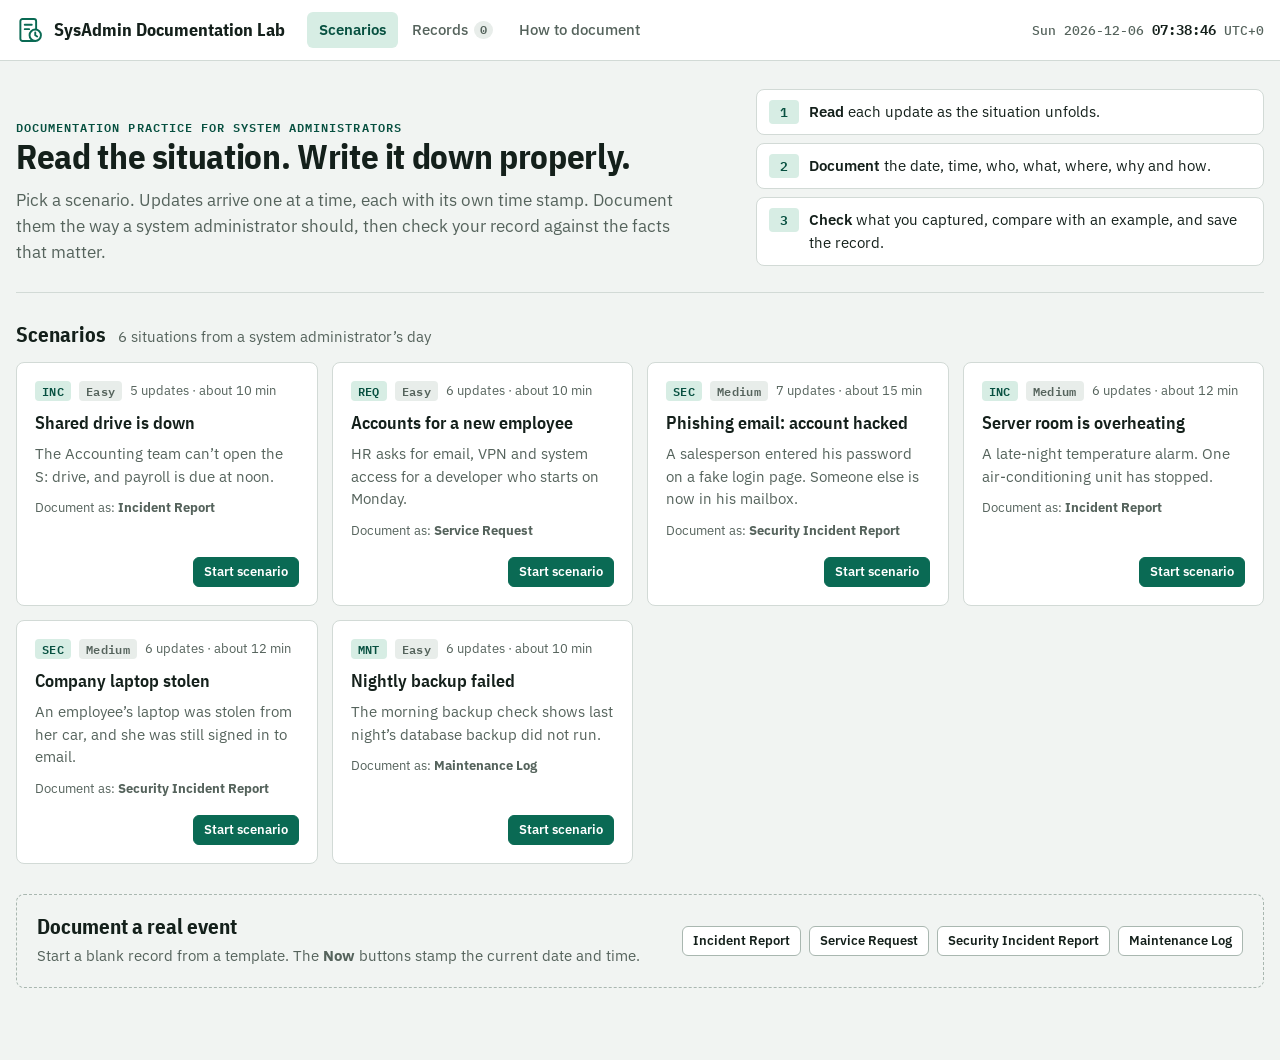
==== commit 29c15530: "Update practice form keyboard handling Co-Authored-By: Claude Opus 5.5 <noreply@anthropic.com> Claud" ====
--- a/index.html
+++ b/index.html
@@ -1501,6 +1501,22 @@
     saveDraftSoon();
   });
 
+  document.addEventListener('keydown', (e) => {
+    if (!e.ctrlKey || e.altKey || e.shiftKey || e.metaKey || String(e.key).toLowerCase() !== 'g') return;
+    const t = document.activeElement;
+    if (state.view !== 'practice' || state.review || !draft || !draft.scenarioId || !t || !app.contains(t)) return;
+    if (!t.dataset.field && !t.dataset.tl) return;
+    e.preventDefault();
+    const m = modelRecord(scenarioById(draft.scenarioId), draft.scenarioDate);
+    let v = '';
+    if (t.dataset.field) v = m.fields[t.dataset.field] || '';
+    else { const entry = m.timeline[Number(t.dataset.i)]; v = entry ? entry[t.dataset.tl] || '' : ''; }
+    if (!v) return;
+    t.value = v;
+    t.removeAttribute('aria-invalid');
+    t.dispatchEvent(new Event('input', { bubbles: true }));
+  });
+
   /* ------------------------------------------------------------------ clock */
   function tick() {
     const d = new Date();
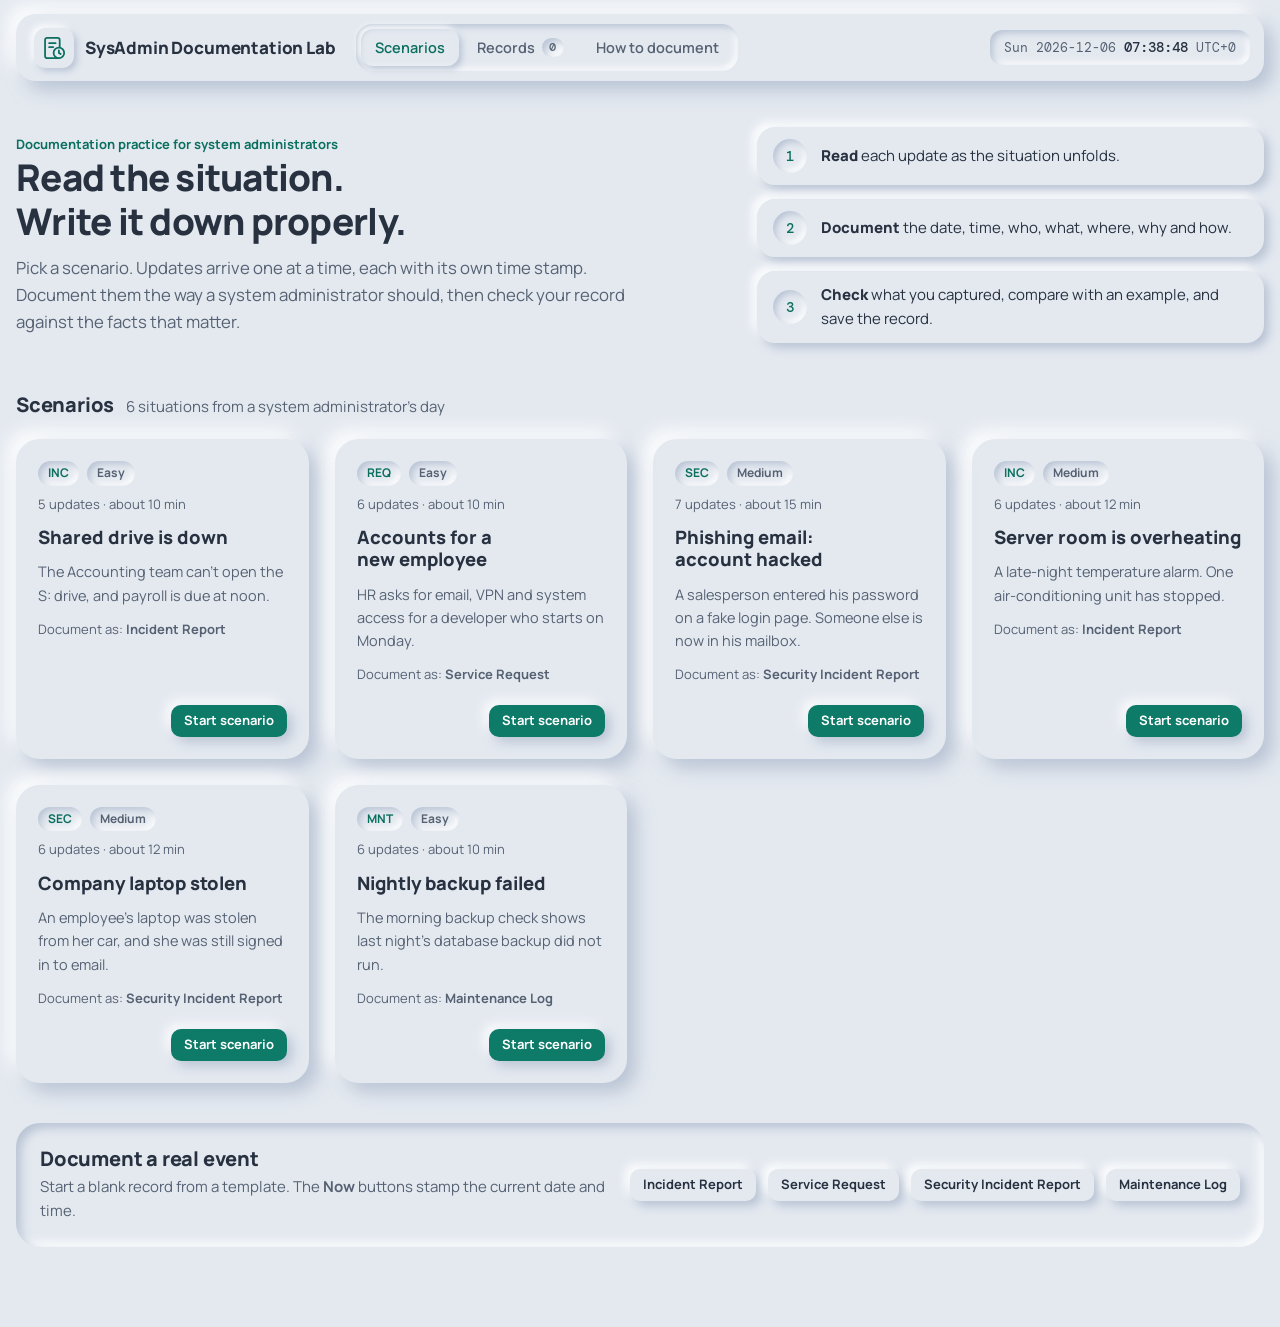
==== commit a09064fa: "Restyle the site with a neumorphic design - Single soft surface colour with paired light/dark shadow" ====
--- a/index.html
+++ b/index.html
@@ -9,300 +9,321 @@
 <meta name="claude:viewport-fit-sides" content="cover">
 <link rel="preconnect" href="https://fonts.googleapis.com">
 <link rel="preconnect" href="https://fonts.gstatic.com" crossorigin>
-<link rel="stylesheet" href="https://fonts.googleapis.com/css2?family=IBM+Plex+Mono:wght@400;500;600&family=IBM+Plex+Sans+Condensed:wght@500;600;700&family=IBM+Plex+Sans:ital,wght@0,400;0,500;0,600;0,700;1,400&display=swap">
+<link rel="stylesheet" href="https://fonts.googleapis.com/css2?family=DM+Mono:wght@400;500&family=Manrope:wght@400;500;600;700;800&display=swap">
 <style>
-/* Layout: an operations-console app bar over a two-pane workbench: the situation feed on the left, the record being written on the right. */
+/* Layout: soft neumorphic workbench. One surface colour everywhere; depth comes only from paired light and dark shadows.
+   Raised = things you can press or read as objects. Pressed (inset) = places you type into, and the current selection. */
 :root {
-  --bg: #f1f4f2;
-  --surface: #ffffff;
-  --surface-2: #e8edea;
-  --ink: #14201b;
-  --muted: #55635c;
-  --line: #d2dad6;
-  --line-strong: #a9b7b0;
-  --accent: #0a6a54;
-  --accent-strong: #075040;
+  --bg: #e4e9f0;
+  --surface: #e4e9f0;
+  --ink: #273140;
+  --muted: #566273;
+  --line: rgba(118, 134, 160, .28);
+  --hover: rgba(255, 255, 255, .45);
+  --hi: rgba(255, 255, 255, .92);
+  --lo: rgba(158, 172, 196, .62);
+  --accent: #0b6f5f;
+  --accent-fill: #0e7a68;
   --accent-ink: #ffffff;
-  --accent-soft: #d7ede4;
-  --stamp: #8a5300;
-  --stamp-soft: #fbecd2;
-  --ok: #17763a;
-  --ok-soft: #ddf1e3;
-  --warn: #985800;
-  --warn-soft: #fcedd5;
-  --bad: #b0261d;
-  --bad-soft: #fbe6e4;
-  --shadow: 0 1px 2px rgb(16 28 23 / .06), 0 10px 28px rgb(16 28 23 / .08);
-  --font-body: "IBM Plex Sans", system-ui, -apple-system, "Segoe UI", Roboto, sans-serif;
-  --font-display: "IBM Plex Sans Condensed", "IBM Plex Sans", "Arial Narrow", system-ui, sans-serif;
-  --font-mono: "IBM Plex Mono", ui-monospace, SFMono-Regular, Menlo, Consolas, monospace;
-  --r: 8px;
+  --stamp: #9c5a00;
+  --stamp-soft: rgba(242, 180, 92, .22);
+  --ok: #1b7343;
+  --warn: #935700;
+  --bad: #b0281f;
+  --raise: 9px 9px 18px var(--lo), -9px -9px 18px var(--hi);
+  --raise-sm: 5px 5px 10px var(--lo), -5px -5px 10px var(--hi);
+  --raise-xs: 3px 3px 6px var(--lo), -3px -3px 6px var(--hi);
+  --inset: inset 5px 5px 10px var(--lo), inset -5px -5px 10px var(--hi);
+  --inset-sm: inset 3px 3px 6px var(--lo), inset -3px -3px 6px var(--hi);
+  --font-body: "Manrope", system-ui, -apple-system, "Segoe UI", Roboto, sans-serif;
+  --font-mono: "DM Mono", ui-monospace, SFMono-Regular, Menlo, Consolas, monospace;
+  --r-lg: 24px;
+  --r: 14px;
 }
 @media (prefers-color-scheme: dark) {
   :root:not([data-theme="light"]) {
-    --bg: #0e1412; --surface: #151d1a; --surface-2: #1c2622; --ink: #e3ebe7; --muted: #95a49c;
-    --line: #29352f; --line-strong: #3b4943; --accent: #5cc4a4; --accent-strong: #84d8bd; --accent-ink: #062219;
-    --accent-soft: #15372d; --stamp: #f0b45c; --stamp-soft: #382811; --ok: #66d18f; --ok-soft: #12301e;
-    --warn: #f0b04f; --warn-soft: #34260e; --bad: #ff8073; --bad-soft: #3a1714;
-    --shadow: 0 1px 2px rgb(0 0 0 / .4), 0 10px 28px rgb(0 0 0 / .35);
+    --bg: #262b33; --surface: #262b33; --ink: #dfe5ee; --muted: #9ba7b8; --line: rgba(0, 0, 0, .38); --hover: rgba(255, 255, 255, .035);
+    --hi: rgba(255, 255, 255, .06); --lo: rgba(0, 0, 0, .55);
+    --accent: #63d6ba; --accent-fill: #5cc9ae; --accent-ink: #0d221c; --stamp: #f2b45c; --stamp-soft: rgba(242, 180, 92, .14);
+    --ok: #74d69e; --warn: #f1b552; --bad: #ff8c80;
     color-scheme: dark;
   }
 }
 :root[data-theme="dark"] {
-  --bg: #0e1412; --surface: #151d1a; --surface-2: #1c2622; --ink: #e3ebe7; --muted: #95a49c;
-  --line: #29352f; --line-strong: #3b4943; --accent: #5cc4a4; --accent-strong: #84d8bd; --accent-ink: #062219;
-  --accent-soft: #15372d; --stamp: #f0b45c; --stamp-soft: #382811; --ok: #66d18f; --ok-soft: #12301e;
-  --warn: #f0b04f; --warn-soft: #34260e; --bad: #ff8073; --bad-soft: #3a1714;
-  --shadow: 0 1px 2px rgb(0 0 0 / .4), 0 10px 28px rgb(0 0 0 / .35);
+  --bg: #262b33; --surface: #262b33; --ink: #dfe5ee; --muted: #9ba7b8; --line: rgba(0, 0, 0, .38); --hover: rgba(255, 255, 255, .035);
+  --hi: rgba(255, 255, 255, .06); --lo: rgba(0, 0, 0, .55);
+  --accent: #63d6ba; --accent-fill: #5cc9ae; --accent-ink: #0d221c; --stamp: #f2b45c; --stamp-soft: rgba(242, 180, 92, .14);
+  --ok: #74d69e; --warn: #f1b552; --bad: #ff8c80;
   color-scheme: dark;
 }
 
 *, *::before, *::after { box-sizing: border-box; }
-html { -webkit-text-size-adjust: 100%; scroll-padding-top: 84px; }
-body { margin: 0; background: var(--bg); color: var(--ink); font: 15px/1.55 var(--font-body); }
-body::before { content: ""; position: fixed; inset: 0 0 auto; height: env(safe-area-inset-top, 0px); z-index: 30; background: var(--surface); }
+html { -webkit-text-size-adjust: 100%; scroll-padding-top: 104px; }
+body { margin: 0; background: var(--bg); color: var(--ink); font: 15px/1.6 var(--font-body); }
+body::before { content: ""; position: fixed; inset: 0 0 auto; height: env(safe-area-inset-top, 0px); z-index: 30; background: var(--bg); }
 [hidden] { display: none !important; }
-a { color: var(--accent-strong); }
-:focus-visible { outline: 2px solid var(--accent); outline-offset: 2px; }
-h1, h2, h3 { font-family: var(--font-display); line-height: 1.2; text-wrap: balance; margin: 0; }
-h1 { font-size: clamp(1.7rem, 3.4vw, 2.2rem); font-weight: 700; letter-spacing: -.01em; }
-h2 { font-size: 1.3rem; font-weight: 700; }
-h3 { font-size: 1.05rem; font-weight: 600; }
+a { color: var(--accent); font-weight: 600; }
+:focus-visible { outline: 2px solid var(--accent); outline-offset: 3px; }
+h1, h2, h3 { line-height: 1.2; text-wrap: balance; margin: 0; }
+h1 { font-size: clamp(1.75rem, 3.4vw, 2.3rem); font-weight: 800; letter-spacing: -.02em; }
+h2 { font-size: 1.25rem; font-weight: 800; letter-spacing: -.01em; }
+h3 { font-size: 1.05rem; font-weight: 700; }
 p { margin: 0; }
 .mono { font-family: var(--font-mono); font-variant-numeric: tabular-nums; }
 .muted { color: var(--muted); }
-.eyebrow { font: 600 11.5px/1.4 var(--font-mono); letter-spacing: .09em; text-transform: uppercase; color: var(--accent-strong); }
-.lead { color: var(--muted); font-size: 1.05rem; max-width: 66ch; }
+.eyebrow { font-size: 13px; font-weight: 700; color: var(--accent); }
+.lead { color: var(--muted); font-size: 1.05rem; max-width: 64ch; }
 .spacer { flex: 1; }
 .wrap { max-width: 1280px; margin: 0 auto; padding-left: max(16px, env(safe-area-inset-left, 0px)); padding-right: max(16px, env(safe-area-inset-right, 0px)); }
 
-/* App bar */
-.appbar { position: sticky; top: env(safe-area-inset-top, 0px); z-index: 20; background: var(--surface); border-bottom: 1px solid var(--line); }
-.appbar-inner { display: flex; align-items: center; gap: 8px 22px; flex-wrap: wrap; min-height: 60px; padding-block: 8px; }
-.brand { display: flex; align-items: center; gap: 10px; color: var(--ink); text-decoration: none; font: 700 18px/1.1 var(--font-display); }
-.brand svg { width: 28px; height: 28px; color: var(--accent); flex: none; }
-.tabs { display: flex; gap: 2px; flex-wrap: wrap; }
-.tabs a { display: inline-flex; align-items: center; gap: 6px; padding: 7px 12px; border-radius: 6px; color: var(--muted); text-decoration: none; font-weight: 500; font-size: 14.5px; }
-.tabs a:hover { color: var(--ink); background: var(--surface-2); }
-.tabs a[aria-current="page"] { color: var(--accent-strong); background: var(--accent-soft); font-weight: 600; }
-.count { font: 600 11.5px/1.5 var(--font-mono); padding: 0 6px; border-radius: 99px; background: var(--surface-2); color: var(--muted); }
-.tabs a[aria-current="page"] .count { background: var(--surface); }
-.clock { margin-left: auto; display: flex; gap: 8px; align-items: baseline; font: 500 13px/1.3 var(--font-mono); color: var(--muted); font-variant-numeric: tabular-nums; white-space: nowrap; }
-.clock strong { color: var(--ink); font-weight: 600; font-size: 14px; }
+/* App bar: a raised bar floating on the page */
+.appbar { position: sticky; top: env(safe-area-inset-top, 0px); z-index: 20; background: var(--bg); padding: 14px max(16px, env(safe-area-inset-right, 0px)) 14px max(16px, env(safe-area-inset-left, 0px)); }
+.appbar .appbar-inner { display: flex; align-items: center; gap: 10px 20px; flex-wrap: wrap; padding: 10px 14px 10px 18px; border-radius: 20px; box-shadow: var(--raise); }
+.brand { display: flex; align-items: center; gap: 11px; color: var(--ink); text-decoration: none; font-size: 17px; font-weight: 800; letter-spacing: -.01em; }
+.brand svg { width: 40px; height: 40px; padding: 7px; border-radius: 12px; color: var(--accent); box-shadow: var(--raise-xs); flex: none; }
+.tabs { display: flex; gap: 4px; flex-wrap: wrap; padding: 5px; border-radius: 16px; box-shadow: var(--inset-sm); }
+.tabs a { display: inline-flex; align-items: center; gap: 7px; padding: 7px 14px; border-radius: 12px; color: var(--muted); text-decoration: none; font-weight: 600; font-size: 14.5px; transition: box-shadow .15s, color .15s; }
+.tabs a:hover { color: var(--ink); }
+.tabs a[aria-current="page"] { color: var(--accent); box-shadow: var(--raise-xs); }
+.count { font: 500 12px/1.6 var(--font-mono); min-width: 22px; padding: 0 6px; border-radius: 99px; text-align: center; box-shadow: var(--inset-sm); color: var(--muted); }
+.clock { margin-left: auto; display: flex; gap: 8px; align-items: baseline; padding: 8px 14px; border-radius: 12px; box-shadow: var(--inset-sm); font: 400 13px/1.3 var(--font-mono); color: var(--muted); font-variant-numeric: tabular-nums; white-space: nowrap; }
+.clock strong { color: var(--ink); font-weight: 500; font-size: 14px; }
+.show-sm { display: none; }
+@media (max-width: 620px) {
+  .tabs { width: 100%; }
+  .tabs a { flex: 1; justify-content: center; padding: 7px 8px; }
+  .tabs .hide-sm { display: none; }
+  .tabs .show-sm { display: inline; }
+}
 @media (max-width: 820px) {
   .appbar { position: static; }
   html { scroll-padding-top: 16px; }
-  .clock { margin-left: 0; width: 100%; }
+  .clock { margin-left: 0; }
 }
 
-main.wrap { padding-block: 28px 72px; }
-
-/* Buttons and chips */
-.btn { display: inline-flex; align-items: center; justify-content: center; gap: 7px; min-height: 38px; padding: 0 14px; border: 1px solid var(--line-strong); border-radius: 6px; background: var(--surface); color: var(--ink); font: 600 14px/1.2 var(--font-body); cursor: pointer; text-decoration: none; white-space: nowrap; }
-.btn:hover { border-color: var(--accent); color: var(--accent-strong); }
-.btn:disabled { opacity: .55; cursor: default; }
+main.wrap { padding-block: 18px 80px; }
+
+/* Buttons */
+.btn { display: inline-flex; align-items: center; justify-content: center; gap: 8px; min-height: 40px; padding: 0 18px; border: 0; border-radius: 12px; background: var(--bg); color: var(--ink); box-shadow: var(--raise-sm); font: 700 14px/1.2 var(--font-body); cursor: pointer; text-decoration: none; white-space: nowrap; transition: box-shadow .15s, color .15s, transform .15s; }
+.btn:hover { color: var(--accent); }
+.btn:active { box-shadow: var(--inset-sm); transform: translateY(1px); }
+.btn:disabled { opacity: .55; cursor: default; box-shadow: var(--raise-xs); }
 .btn svg { width: 16px; height: 16px; flex: none; }
-.btn-primary { background: var(--accent); border-color: var(--accent); color: var(--accent-ink); }
-.btn-primary:hover { background: var(--accent-strong); border-color: var(--accent-strong); color: var(--accent-ink); }
-.btn-ghost { background: transparent; border-color: transparent; color: var(--muted); }
-.btn-ghost:hover { background: var(--surface-2); border-color: transparent; }
-.btn-danger { color: var(--bad); border-color: var(--bad); }
-.btn-danger:hover { background: var(--bad-soft); color: var(--bad); border-color: var(--bad); }
-.btn-sm { min-height: 30px; padding: 0 10px; font-size: 13px; }
-.chip { display: inline-flex; align-items: center; gap: 5px; padding: 1px 7px; border-radius: 4px; font: 600 11.5px/1.6 var(--font-mono); letter-spacing: .03em; background: var(--surface-2); color: var(--muted); white-space: nowrap; }
-.chip-code { background: var(--accent-soft); color: var(--accent-strong); }
-.sev-low { background: var(--surface-2); color: var(--muted); }
-.sev-medium { background: var(--warn-soft); color: var(--warn); }
-.sev-high { background: var(--bad-soft); color: var(--bad); }
-.sev-critical { background: var(--bad); color: var(--surface); }
-.st-open, .st-pending { background: var(--warn-soft); color: var(--warn); }
-.st-in-progress { background: var(--accent-soft); color: var(--accent-strong); }
-.st-resolved, .st-closed { background: var(--ok-soft); color: var(--ok); }
-.chip-example { background: var(--stamp-soft); color: var(--stamp); }
-
-.pane { background: var(--surface); border: 1px solid var(--line); border-radius: var(--r); padding: 18px; }
-.stack { display: flex; flex-direction: column; gap: 14px; }
+.btn-primary { background: var(--accent-fill); color: var(--accent-ink); box-shadow: 5px 5px 12px var(--lo), -5px -5px 12px var(--hi); }
+.btn-primary:hover { color: var(--accent-ink); filter: brightness(1.06); }
+.btn-primary:active { box-shadow: inset 3px 3px 7px rgba(0, 0, 0, .25), inset -2px -2px 6px rgba(255, 255, 255, .18); }
+.btn-ghost { box-shadow: none; color: var(--muted); }
+.btn-ghost:hover { box-shadow: var(--raise-xs); }
+.btn-danger, .btn-danger:hover { color: var(--bad); }
+.btn-sm { min-height: 32px; padding: 0 13px; font-size: 13px; border-radius: 10px; }
+
+/* Chips: small pressed pills */
+.chip { display: inline-flex; align-items: center; gap: 5px; padding: 2px 10px; border-radius: 99px; box-shadow: var(--inset-sm); font-size: 12px; font-weight: 700; line-height: 1.7; color: var(--muted); white-space: nowrap; }
+.chip-code { color: var(--accent); }
+.sev-low { color: var(--muted); }
+.sev-medium { color: var(--warn); }
+.sev-high { color: var(--bad); }
+.sev-critical { background: var(--bad); color: var(--surface); box-shadow: var(--raise-xs); }
+.st-open, .st-pending { color: var(--warn); }
+.st-in-progress { color: var(--accent); }
+.st-resolved, .st-closed { color: var(--ok); }
+.chip-example { color: var(--stamp); }
+
+.pane { padding: 22px; border-radius: var(--r-lg); box-shadow: var(--raise); }
+.pane h3 { margin-bottom: 4px; }
+.stack { display: flex; flex-direction: column; gap: 22px; }
 
 /* Scenarios view */
-.intro { display: grid; grid-template-columns: minmax(0, 1.4fr) minmax(0, 1fr); gap: 28px; align-items: end; padding-bottom: 26px; border-bottom: 1px solid var(--line); }
-.intro .lead { margin-top: 10px; }
-.steps { list-style: none; margin: 0; padding: 0; display: grid; gap: 8px; counter-reset: step; }
-.steps li { counter-increment: step; display: grid; grid-template-columns: 30px minmax(0, 1fr); gap: 10px; align-items: baseline; padding: 10px 12px; background: var(--surface); border: 1px solid var(--line); border-radius: var(--r); }
-.steps li::before { content: counter(step); font: 600 13px var(--font-mono); color: var(--accent-strong); background: var(--accent-soft); border-radius: 4px; text-align: center; padding: 1px 0; }
-.steps b { font-weight: 600; }
+.intro { display: grid; grid-template-columns: minmax(0, 1.4fr) minmax(0, 1fr); gap: 32px; align-items: center; padding: 14px 0 10px; }
+.intro .lead { margin-top: 12px; }
+.steps { list-style: none; margin: 0; padding: 0; display: grid; gap: 14px; counter-reset: step; }
+.steps li { counter-increment: step; display: grid; grid-template-columns: 34px minmax(0, 1fr); gap: 14px; align-items: center; padding: 12px 16px; border-radius: 18px; box-shadow: var(--raise-sm); }
+.steps li::before { content: counter(step); display: grid; place-items: center; width: 34px; height: 34px; border-radius: 50%; box-shadow: var(--inset-sm); font: 500 14px var(--font-mono); color: var(--accent); }
+.steps b { font-weight: 800; }
 @media (max-width: 860px) { .intro { grid-template-columns: minmax(0, 1fr); } }
 
-.section-head { display: flex; align-items: baseline; gap: 12px; flex-wrap: wrap; margin: 30px 0 14px; }
-.grid { display: grid; grid-template-columns: repeat(auto-fill, minmax(290px, 1fr)); gap: 14px; }
-.card { display: flex; flex-direction: column; gap: 10px; padding: 18px; background: var(--surface); border: 1px solid var(--line); border-radius: var(--r); }
-.card:hover { border-color: var(--line-strong); }
+.section-head { display: flex; align-items: baseline; gap: 12px; flex-wrap: wrap; margin: 40px 0 20px; }
+.grid { display: grid; grid-template-columns: repeat(auto-fill, minmax(290px, 1fr)); gap: 26px; }
+.card { display: flex; flex-direction: column; gap: 12px; padding: 22px; border-radius: var(--r-lg); box-shadow: var(--raise); transition: box-shadow .2s, transform .2s; }
+.card:hover { transform: translateY(-2px); box-shadow: 12px 12px 24px var(--lo), -12px -12px 24px var(--hi); }
 .card-top { display: flex; align-items: center; gap: 8px; flex-wrap: wrap; font-size: 13px; }
-.card h3 { font-size: 1.15rem; }
+.card h3 { font-size: 1.15rem; font-weight: 800; }
 .card p { color: var(--muted); font-size: 14.5px; }
-.card-foot { display: flex; align-items: center; gap: 10px; margin-top: auto; padding-top: 6px; }
-.done { display: inline-flex; align-items: center; gap: 5px; font: 600 12px var(--font-mono); color: var(--ok); }
+.card-foot { display: flex; align-items: center; gap: 10px; margin-top: auto; padding-top: 8px; }
+.done { display: inline-flex; align-items: center; gap: 6px; font-size: 13px; font-weight: 700; color: var(--ok); }
 .done svg { width: 14px; height: 14px; }
 
-.banner { display: flex; align-items: center; gap: 12px; flex-wrap: wrap; margin-top: 22px; padding: 14px 16px; border: 1px solid var(--stamp); background: var(--stamp-soft); border-radius: var(--r); }
-.banner p { flex: 1 1 260px; }
-.blank { margin-top: 30px; padding: 20px; border: 1px dashed var(--line-strong); border-radius: var(--r); display: grid; grid-template-columns: minmax(0, 1fr) auto; gap: 14px 24px; align-items: center; }
+.banner { display: flex; align-items: center; gap: 14px; flex-wrap: wrap; margin-top: 26px; padding: 16px 20px; border-radius: 18px; box-shadow: var(--inset); }
+.banner p { flex: 1 1 260px; color: var(--stamp); font-weight: 600; }
+.blank { margin-top: 40px; padding: 24px; border-radius: var(--r-lg); box-shadow: var(--inset); display: grid; grid-template-columns: minmax(0, 1fr) auto; gap: 16px 24px; align-items: center; }
 .blank p { color: var(--muted); margin-top: 4px; }
-.btn-row { display: flex; gap: 8px; flex-wrap: wrap; }
+.btn-row { display: flex; gap: 12px; flex-wrap: wrap; }
 @media (max-width: 760px) { .blank { grid-template-columns: minmax(0, 1fr); } }
 
 /* Practice view */
-.practice-head { display: flex; align-items: flex-end; gap: 12px 24px; flex-wrap: wrap; margin-bottom: 20px; }
+.practice-head { display: flex; align-items: flex-end; gap: 12px 24px; flex-wrap: wrap; margin: 6px 0 24px; }
 .practice-head h1 { margin-top: 4px; }
-.id-preview { font: 500 13px var(--font-mono); color: var(--muted); padding: 6px 10px; border: 1px dashed var(--line-strong); border-radius: 6px; }
-.id-preview b { color: var(--ink); }
-.workbench { display: grid; grid-template-columns: minmax(0, 5fr) minmax(0, 7fr); gap: 22px; align-items: start; }
+.id-preview { font: 400 13px var(--font-mono); color: var(--muted); padding: 8px 14px; border-radius: 12px; box-shadow: var(--inset-sm); }
+.id-preview b { color: var(--ink); font-weight: 500; }
+.workbench { display: grid; grid-template-columns: minmax(0, 5fr) minmax(0, 7fr); gap: 28px; align-items: start; }
 .workbench.single { grid-template-columns: minmax(0, 860px); justify-content: center; }
-.feed-pane { position: sticky; top: calc(env(safe-area-inset-top, 0px) + 76px); max-height: calc(100vh - 96px); overflow-y: auto; }
+.feed-pane { position: sticky; top: calc(env(safe-area-inset-top, 0px) + 104px); max-height: calc(100vh - 124px); overflow-y: auto; }
 @media (max-width: 980px) { .workbench { grid-template-columns: minmax(0, 1fr); } .feed-pane { position: static; max-height: none; } }
 .feed-head { display: flex; justify-content: space-between; align-items: baseline; gap: 10px; flex-wrap: wrap; }
-.sim-date { font: 500 12.5px var(--font-mono); color: var(--muted); }
-.role { margin-top: 10px; padding: 10px 12px; background: var(--surface-2); border-radius: 6px; font-size: 14px; }
-.feed { list-style: none; margin: 8px 0 0; padding: 0; }
-.event { display: grid; grid-template-columns: 58px minmax(0, 1fr); gap: 12px; padding: 14px 0; border-top: 1px dashed var(--line); }
+.sim-date { font: 400 12.5px var(--font-mono); color: var(--muted); }
+.role { margin-top: 12px; padding: 12px 14px; border-radius: 14px; box-shadow: var(--inset-sm); font-size: 14px; color: var(--muted); }
+.feed { list-style: none; margin: 10px 0 0; padding: 0; }
+.event { display: grid; grid-template-columns: 70px minmax(0, 1fr); gap: 14px; padding: 16px 8px; border-top: 1px solid var(--line); border-radius: 14px; }
 .event:first-child { border-top: 0; }
-.event-time { font: 600 15px/1.4 var(--font-mono); color: var(--stamp); font-variant-numeric: tabular-nums; }
-.event-ch { font: 600 10.5px/1.4 var(--font-mono); letter-spacing: .08em; text-transform: uppercase; color: var(--muted); }
-.event-from { font-weight: 600; margin-top: 1px; }
+.event-time { align-self: start; text-align: center; padding: 5px 0; border-radius: 10px; box-shadow: var(--inset-sm); font: 500 14px/1.4 var(--font-mono); color: var(--stamp); font-variant-numeric: tabular-nums; }
+.event-ch { font-size: 12px; font-weight: 700; color: var(--muted); }
+.event-from { font-weight: 700; margin-top: 1px; }
 .event-body { margin-top: 4px; white-space: pre-line; overflow-wrap: anywhere; }
 .event.fresh { animation: fresh 1.6s ease-out; }
 @keyframes fresh { from { background: var(--stamp-soft); } to { background: transparent; } }
-.feed-more { display: flex; align-items: center; gap: 8px; flex-wrap: wrap; padding-top: 14px; border-top: 1px solid var(--line); }
-.feed-end { padding-top: 14px; border-top: 1px solid var(--line); color: var(--muted); font-size: 14px; }
-
-.form-group { background: var(--surface); border: 1px solid var(--line); border-radius: var(--r); padding: 16px 18px 18px; }
-.group-title { display: flex; align-items: baseline; gap: 10px; margin-bottom: 12px; }
-.group-title h2 { font-size: 1rem; font-weight: 600; letter-spacing: .01em; }
-.group-title .w { font: 600 10.5px var(--font-mono); letter-spacing: .08em; text-transform: uppercase; color: var(--muted); }
-.fields { display: grid; grid-template-columns: repeat(2, minmax(0, 1fr)); gap: 14px 16px; }
+.feed-more { display: flex; align-items: center; gap: 10px; flex-wrap: wrap; padding-top: 16px; border-top: 1px solid var(--line); }
+.feed-end { padding-top: 16px; border-top: 1px solid var(--line); color: var(--muted); font-size: 14px; }
+
+.form-group { padding: 20px 22px 22px; border-radius: var(--r-lg); box-shadow: var(--raise); }
+.group-title { display: flex; align-items: baseline; gap: 10px; margin-bottom: 16px; }
+.group-title h2 { font-size: 1.05rem; }
+.group-title .w { font-size: 12.5px; font-weight: 600; color: var(--muted); }
+.fields { display: grid; grid-template-columns: repeat(2, minmax(0, 1fr)); gap: 16px 18px; }
 .field { min-width: 0; }
 .field.wide { grid-column: 1 / -1; }
 @media (max-width: 620px) { .fields { grid-template-columns: minmax(0, 1fr); } }
-label, .label { display: block; font-weight: 600; font-size: 13.5px; margin-bottom: 5px; }
+label, .label { display: block; font-weight: 700; font-size: 13.5px; margin-bottom: 7px; }
 .req { color: var(--bad); }
-input[type="text"], input[type="search"], input[type="time"], input[type="datetime-local"], select, textarea {
-  width: 100%; min-height: 40px; padding: 8px 10px; border: 1px solid var(--line-strong); border-radius: 6px;
-  background: var(--surface); color: var(--ink); font: 15px/1.45 var(--font-body);
+input[type="text"], input[type="search"], input[type="password"], select, textarea {
+  width: 100%; min-height: 44px; padding: 10px 14px; border: 0; border-radius: var(--r);
+  background: var(--bg); color: var(--ink); box-shadow: var(--inset-sm); font: 15px/1.45 var(--font-body);
+  transition: box-shadow .15s;
 }
+input:focus, select:focus, textarea:focus { outline: none; box-shadow: var(--inset-sm), 0 0 0 2px var(--accent); }
+select { cursor: pointer; }
 input.dt { font-family: var(--font-mono); font-size: 14px; font-variant-numeric: tabular-nums; }
-input[aria-invalid="true"] { border-color: var(--warn); background: var(--warn-soft); }
+input[aria-invalid="true"] { box-shadow: var(--inset-sm), 0 0 0 2px var(--warn); }
 textarea { resize: vertical; display: block; }
-input::placeholder, textarea::placeholder { color: var(--muted); opacity: .8; }
-.field.invalid input, .field.invalid select, .field.invalid textarea { border-color: var(--bad); background: var(--bad-soft); }
-.help { font-size: 12.5px; color: var(--muted); margin-top: 4px; }
-.input-row { display: flex; gap: 6px; }
+input::placeholder, textarea::placeholder { color: var(--muted); opacity: .75; }
+.field.invalid input, .field.invalid select, .field.invalid textarea { box-shadow: var(--inset-sm), 0 0 0 2px var(--bad); }
+.field.invalid label { color: var(--bad); }
+.help { font-size: 12.5px; color: var(--muted); margin-top: 6px; }
+.input-row { display: flex; gap: 10px; align-items: center; }
 .input-row input { flex: 1; min-width: 0; }
-.tl-list { list-style: none; margin: 0 0 10px; padding: 0; display: grid; gap: 8px; counter-reset: tl; }
-.tl-row { display: grid; grid-template-columns: 26px 142px minmax(0, 1fr) auto; gap: 8px; align-items: start; counter-increment: tl; }
-.tl-row::before { content: counter(tl); font: 600 12px/40px var(--font-mono); color: var(--muted); text-align: right; }
-.tl-time { display: flex; gap: 4px; }
+.tl-list { list-style: none; margin: 0 0 14px; padding: 0; display: grid; gap: 12px; counter-reset: tl; }
+.tl-row { display: grid; grid-template-columns: 30px 150px minmax(0, 1fr) auto; gap: 10px; align-items: start; counter-increment: tl; }
+.tl-row::before { content: counter(tl); display: grid; place-items: center; width: 30px; height: 30px; margin-top: 7px; border-radius: 50%; box-shadow: var(--raise-xs); font: 500 12px var(--font-mono); color: var(--muted); }
+.tl-time { display: flex; gap: 6px; align-items: center; }
 .tl-time input { min-width: 0; }
-.icon-btn { display: inline-grid; place-items: center; width: 34px; height: 40px; border: 1px solid transparent; border-radius: 6px; background: transparent; color: var(--muted); cursor: pointer; }
-.icon-btn:hover { background: var(--bad-soft); color: var(--bad); }
+.icon-btn { display: inline-grid; place-items: center; width: 40px; height: 40px; margin-top: 2px; border: 0; border-radius: 12px; background: var(--bg); color: var(--muted); cursor: pointer; transition: box-shadow .15s, color .15s; }
+.icon-btn:hover { color: var(--bad); box-shadow: var(--raise-xs); }
+.icon-btn:active { box-shadow: var(--inset-sm); }
 .icon-btn svg { width: 16px; height: 16px; }
 @media (max-width: 620px) {
-  .tl-row { grid-template-columns: 22px minmax(0, 1fr) auto; }
+  .tl-row { grid-template-columns: 30px minmax(0, 1fr) auto; }
   .tl-row .tl-time { grid-column: 2; grid-row: 1; }
   .tl-row .icon-btn { grid-column: 3; grid-row: 1; }
   .tl-row textarea { grid-column: 2 / -1; grid-row: 2; }
 }
-.empty-tl { color: var(--muted); font-size: 14px; padding: 10px 12px; border: 1px dashed var(--line-strong); border-radius: 6px; margin-bottom: 10px; }
-.formbar { position: sticky; bottom: 0; z-index: 5; display: flex; align-items: center; gap: 8px; flex-wrap: wrap; padding: 12px 14px calc(12px + env(safe-area-inset-bottom, 0px)); background: var(--surface); border: 1px solid var(--line); border-radius: var(--r); box-shadow: var(--shadow); }
-.draft-status { font: 500 12.5px var(--font-mono); color: var(--muted); }
-
-/* Review */
-.score { display: flex; align-items: center; gap: 22px; flex-wrap: wrap; margin-top: 8px; }
-.score-num { font: 700 52px/1 var(--font-display); font-variant-numeric: tabular-nums; }
-.score-num span { font-size: 26px; color: var(--muted); font-weight: 600; }
+.empty-tl { color: var(--muted); font-size: 14px; padding: 12px 14px; border-radius: 14px; box-shadow: var(--inset-sm); margin-bottom: 14px; }
+.formbar { position: sticky; bottom: 12px; z-index: 5; display: flex; align-items: center; gap: 12px; flex-wrap: wrap; padding: 12px 16px calc(12px + env(safe-area-inset-bottom, 0px)); border-radius: 20px; background: var(--bg); box-shadow: var(--raise); }
+.draft-status { flex: 1 1 0; min-width: 0; overflow: hidden; text-overflow: ellipsis; white-space: nowrap; font: 400 12.5px var(--font-mono); color: var(--muted); }
+.formbar .draft-status + .spacer { display: none; }
+@media (max-width: 620px) {
+  .formbar { gap: 8px; padding: 10px 10px calc(10px + env(safe-area-inset-bottom, 0px)); }
+  .formbar .btn { padding: 0 13px; }
+  .formbar .draft-status, .hide-sm { display: none; }
+}
+
+/* Documentation check */
+.score { display: flex; align-items: center; gap: 24px; flex-wrap: wrap; margin-top: 14px; }
+.score-num { display: grid; place-items: center; align-content: center; width: 116px; height: 116px; border-radius: 50%; box-shadow: var(--inset); font-size: 40px; font-weight: 800; line-height: 1; font-variant-numeric: tabular-nums; flex: none; }
+.score-num span { font-size: 16px; color: var(--muted); font-weight: 700; margin-top: 4px; }
 .score-text { flex: 1 1 220px; }
-.score-text strong { font-size: 1.1rem; }
-.meter { height: 10px; margin-top: 10px; background: var(--surface-2); border-radius: 99px; overflow: hidden; }
-.meter span { display: block; height: 100%; background: var(--accent); border-radius: 99px; }
-.w-grid { display: grid; grid-template-columns: repeat(6, minmax(0, 1fr)); gap: 8px; margin-top: 16px; }
-.w-tile { padding: 8px 10px; border: 1px solid var(--line); border-radius: 6px; }
-.w-tile span { display: block; font: 600 10.5px var(--font-mono); letter-spacing: .08em; text-transform: uppercase; color: var(--muted); }
-.w-tile b { font: 600 18px var(--font-mono); font-variant-numeric: tabular-nums; }
-.w-tile.full { border-color: var(--ok); background: var(--ok-soft); }
+.score-text strong { font-size: 1.15rem; font-weight: 800; }
+.meter { height: 12px; margin-top: 12px; border-radius: 99px; box-shadow: var(--inset-sm); padding: 2px; }
+.meter span { display: block; height: 100%; min-width: 8px; background: var(--accent-fill); border-radius: 99px; }
+.w-grid { display: grid; grid-template-columns: repeat(6, minmax(0, 1fr)); gap: 12px; margin-top: 22px; }
+.w-tile { padding: 10px 12px; border-radius: 14px; box-shadow: var(--raise-xs); text-align: center; }
+.w-tile span { display: block; font-size: 12.5px; font-weight: 700; color: var(--muted); }
+.w-tile b { font: 500 18px var(--font-mono); font-variant-numeric: tabular-nums; }
+.w-tile.full { box-shadow: var(--inset-sm); }
 .w-tile.full b { color: var(--ok); }
 .w-tile.none b { color: var(--bad); }
 @media (max-width: 620px) { .w-grid { grid-template-columns: repeat(3, minmax(0, 1fr)); } }
-.checklist { list-style: none; margin: 10px 0 0; padding: 0; }
-.checklist li { display: grid; grid-template-columns: 22px minmax(0, 1fr); gap: 10px; padding: 9px 0; border-top: 1px solid var(--line); }
+.checklist { list-style: none; margin: 12px 0 0; padding: 0; }
+.checklist li { display: grid; grid-template-columns: 26px minmax(0, 1fr); gap: 12px; padding: 11px 0; border-top: 1px solid var(--line); }
 .checklist li:first-child { border-top: 0; }
-.mark { width: 20px; height: 20px; border-radius: 50%; display: grid; place-items: center; margin-top: 1px; }
+.mark { width: 24px; height: 24px; border-radius: 50%; display: grid; place-items: center; box-shadow: var(--raise-xs); }
 .mark svg { width: 12px; height: 12px; }
-.lvl-ok .mark { background: var(--ok-soft); color: var(--ok); }
-.lvl-bad .mark { background: var(--bad-soft); color: var(--bad); }
-.lvl-warn .mark { background: var(--warn-soft); color: var(--warn); }
-.fact-w { font: 600 10.5px var(--font-mono); letter-spacing: .08em; text-transform: uppercase; color: var(--muted); margin-right: 6px; }
-.hint { font-size: 13.5px; color: var(--muted); margin-top: 2px; }
-.notice { padding: 12px 14px; border-radius: 6px; background: var(--warn-soft); color: var(--warn); font-size: 14px; margin-top: 14px; }
+.lvl-ok .mark { color: var(--ok); }
+.lvl-bad .mark { color: var(--bad); }
+.lvl-warn .mark { color: var(--warn); }
+.fact-w { font-size: 12.5px; font-weight: 800; color: var(--muted); margin-right: 8px; }
+.hint { font-size: 13.5px; color: var(--muted); margin-top: 3px; }
+.notice { padding: 13px 16px; border-radius: 14px; box-shadow: var(--inset-sm); color: var(--warn); font-size: 14px; font-weight: 600; margin-top: 18px; }
 
 /* Document view */
-.doc { background: var(--surface); border: 1px solid var(--line); border-radius: var(--r); padding: clamp(18px, 3vw, 32px); }
-.doc-head { padding-bottom: 16px; border-bottom: 2px solid var(--ink); }
-.doc-head h2 { font-size: clamp(1.35rem, 2.6vw, 1.75rem); margin-top: 6px; }
-.doc-meta { display: grid; grid-template-columns: repeat(auto-fill, minmax(170px, 1fr)); margin: 16px 0 0; border-top: 1px solid var(--line); border-left: 1px solid var(--line); }
-.doc-meta > div { padding: 8px 12px; border-right: 1px solid var(--line); border-bottom: 1px solid var(--line); min-width: 0; }
-.doc-meta dt { font: 600 10.5px var(--font-mono); letter-spacing: .08em; text-transform: uppercase; color: var(--muted); }
-.doc-meta dd { margin: 3px 0 0; font-weight: 600; font-size: 14.5px; overflow-wrap: anywhere; }
-.doc-section { margin-top: 22px; }
-.doc-section h3 { font-size: .95rem; letter-spacing: .02em; text-transform: uppercase; color: var(--accent-strong); padding-bottom: 6px; border-bottom: 1px solid var(--line); }
-.kv { display: grid; grid-template-columns: 210px minmax(0, 1fr); gap: 4px 18px; padding: 9px 0; border-bottom: 1px dashed var(--line); margin: 0; }
-.kv dt { font-weight: 600; font-size: 14px; color: var(--muted); }
+.doc { padding: clamp(20px, 3vw, 34px); border-radius: var(--r-lg); box-shadow: var(--raise); }
+.doc-head { padding-bottom: 20px; border-bottom: 1px solid var(--line); }
+.doc-head h2 { font-size: clamp(1.35rem, 2.6vw, 1.8rem); margin-top: 6px; }
+.doc-meta { display: grid; grid-template-columns: repeat(auto-fill, minmax(170px, 1fr)); gap: 12px; margin: 18px 0 0; }
+.doc-meta > div { padding: 10px 14px; border-radius: 14px; box-shadow: var(--inset-sm); min-width: 0; }
+.doc-meta dt { font-size: 12px; font-weight: 700; color: var(--muted); }
+.doc-meta dd { margin: 3px 0 0; font-weight: 700; font-size: 14.5px; overflow-wrap: anywhere; }
+.doc-section { margin-top: 26px; }
+.doc-section h3 { font-size: 1rem; font-weight: 800; color: var(--accent); padding-bottom: 8px; border-bottom: 1px solid var(--line); }
+.kv { display: grid; grid-template-columns: 210px minmax(0, 1fr); gap: 4px 18px; padding: 11px 0; border-bottom: 1px solid var(--line); margin: 0; }
+.kv dt { font-weight: 700; font-size: 14px; color: var(--muted); }
 .kv dd { margin: 0; overflow-wrap: anywhere; }
 .not-recorded { color: var(--bad); font-style: italic; font-size: 14px; }
 @media (max-width: 620px) { .kv { grid-template-columns: minmax(0, 1fr); } }
-.table-wrap { overflow-x: auto; border: 1px solid var(--line); border-radius: var(--r); background: var(--surface); }
+.table-wrap { overflow-x: auto; border-radius: 18px; box-shadow: var(--inset-sm); padding: 6px; }
 table { width: 100%; border-collapse: collapse; font-size: 14px; }
-th, td { text-align: left; vertical-align: top; padding: 9px 12px; border-bottom: 1px solid var(--line); }
-th { font: 600 11px var(--font-mono); letter-spacing: .07em; text-transform: uppercase; color: var(--muted); background: var(--surface-2); white-space: nowrap; }
+th, td { text-align: left; vertical-align: top; padding: 10px 12px; border-bottom: 1px solid var(--line); }
+th { font-size: 12.5px; font-weight: 800; color: var(--muted); white-space: nowrap; }
 tbody tr:last-child td { border-bottom: 0; }
-td.t { font-family: var(--font-mono); color: var(--stamp); font-weight: 600; white-space: nowrap; width: 1%; }
+td.t { font-family: var(--font-mono); color: var(--stamp); font-weight: 500; white-space: nowrap; width: 1%; }
 td.nowrap { white-space: nowrap; }
-.doc .table-wrap { margin-top: 10px; }
-.record-bar { display: flex; align-items: center; gap: 8px; flex-wrap: wrap; margin-bottom: 16px; }
-.check-summary { display: flex; gap: 14px; align-items: center; flex-wrap: wrap; margin-bottom: 14px; }
-details.md { margin-top: 14px; }
-details.md summary { cursor: pointer; font-weight: 600; padding: 8px 0; }
-details.md pre { margin: 8px 0 0; padding: 14px; overflow-x: auto; background: var(--surface-2); border-radius: 6px; font: 13px/1.5 var(--font-mono); white-space: pre; }
+.doc .table-wrap { margin-top: 12px; }
+.record-bar { display: flex; align-items: center; gap: 12px; flex-wrap: wrap; margin: 6px 0 22px; }
+.check-summary { display: flex; gap: 16px; align-items: center; flex-wrap: wrap; margin-bottom: 22px; }
+details.md { margin-top: 22px; }
+details.md summary { cursor: pointer; font-weight: 700; padding: 8px 0; }
+details.md pre { margin: 10px 0 0; padding: 16px; overflow-x: auto; border-radius: 16px; box-shadow: var(--inset-sm); font: 13px/1.55 var(--font-mono); white-space: pre; }
 
 /* Records view */
-.page-head { display: flex; align-items: flex-end; gap: 14px 24px; flex-wrap: wrap; margin-bottom: 18px; }
-.page-head .lead { margin-top: 8px; }
-.toolbar { display: flex; gap: 10px; flex-wrap: wrap; align-items: center; margin-bottom: 14px; }
+.page-head { display: flex; align-items: flex-end; gap: 14px 24px; flex-wrap: wrap; margin: 6px 0 24px; }
+.page-head .lead { margin-top: 10px; }
+.toolbar { display: flex; gap: 14px; flex-wrap: wrap; align-items: center; margin-bottom: 22px; }
 .toolbar input[type="search"] { flex: 1 1 260px; width: auto; }
-.toolbar select { width: auto; flex: 0 1 190px; }
-.store-mode { display: inline-flex; align-items: center; gap: 6px; font-size: 13px; color: var(--muted); }
-.store-mode i { width: 8px; height: 8px; border-radius: 50%; background: var(--ok); display: inline-block; }
-.store-mode.local i { background: var(--warn); }
+.toolbar select { width: auto; flex: 0 1 200px; }
+.store-mode { display: inline-flex; align-items: center; gap: 8px; font-size: 13px; font-weight: 600; color: var(--muted); }
+.store-mode i { width: 9px; height: 9px; border-radius: 50%; background: var(--ok); display: inline-block; box-shadow: 0 0 6px var(--ok); }
+.store-mode.local i { background: var(--warn); box-shadow: 0 0 6px var(--warn); }
 .records tbody tr { cursor: pointer; }
-.records tbody tr:hover td { background: var(--surface-2); }
-.records td a { color: var(--ink); text-decoration: none; font-weight: 600; }
-.records td a:hover { color: var(--accent-strong); text-decoration: underline; }
-.new-row { display: flex; align-items: center; gap: 8px; flex-wrap: wrap; margin-top: 14px; font-size: 14px; color: var(--muted); }
-.empty { text-align: center; padding: 44px 20px; border: 1px dashed var(--line-strong); border-radius: var(--r); background: var(--surface); }
-.empty h2 { margin-bottom: 6px; }
-.empty p { color: var(--muted); max-width: 52ch; margin: 0 auto 16px; }
+.records tbody tr:hover td { background: var(--hover); }
+.records td a { color: var(--ink); text-decoration: none; font-weight: 700; }
+.records td a:hover { color: var(--accent); text-decoration: underline; }
+.new-row { display: flex; align-items: center; gap: 12px; flex-wrap: wrap; margin-top: 24px; font-size: 14px; color: var(--muted); }
+.empty { text-align: center; padding: 48px 20px; border-radius: var(--r-lg); box-shadow: var(--inset); }
+.empty h2 { margin-bottom: 8px; }
+.empty p { color: var(--muted); max-width: 52ch; margin: 0 auto 20px; }
 .empty .btn-row { justify-content: center; }
 
 /* Guide */
-.guide { display: grid; gap: 18px; }
+.guide { display: grid; gap: 26px; }
 .guide > * { min-width: 0; }
-.guide .table-wrap td:first-child { font-weight: 600; white-space: nowrap; }
-.rules { margin: 10px 0 0; padding-left: 20px; display: grid; gap: 6px; }
-.compare { display: grid; grid-template-columns: repeat(2, minmax(0, 1fr)); gap: 14px; margin-top: 12px; }
-.compare > div { padding: 14px; border-radius: 6px; border: 1px solid var(--line); }
-.compare .bad-ex { border-top: 3px solid var(--bad); }
-.compare .good-ex { border-top: 3px solid var(--ok); }
+.guide .table-wrap td:first-child { font-weight: 800; white-space: nowrap; }
+.rules { margin: 12px 0 0; padding-left: 22px; display: grid; gap: 8px; }
+.compare { display: grid; grid-template-columns: repeat(2, minmax(0, 1fr)); gap: 18px; margin-top: 14px; }
+.compare > div { padding: 16px 18px; border-radius: 16px; box-shadow: var(--inset-sm); }
 .compare h3 { font-size: .95rem; margin-bottom: 6px; }
+.compare .bad-ex h3 { color: var(--bad); }
+.compare .good-ex h3 { color: var(--ok); }
 @media (max-width: 700px) { .compare { grid-template-columns: minmax(0, 1fr); } }
 
-.toast { position: fixed; left: 50%; bottom: calc(22px + env(safe-area-inset-bottom, 0px)); z-index: 40; max-width: min(560px, calc(100vw - 32px)); transform: translate(-50%, 16px); opacity: 0; pointer-events: none; padding: 11px 16px; border-radius: 8px; background: var(--ink); color: var(--bg); font-size: 14px; box-shadow: var(--shadow); transition: opacity .18s, transform .18s; }
+.toast { position: fixed; left: 50%; bottom: calc(24px + env(safe-area-inset-bottom, 0px)); z-index: 40; max-width: min(560px, calc(100vw - 32px)); transform: translate(-50%, 16px); opacity: 0; pointer-events: none; padding: 13px 20px; border-radius: 16px; background: var(--bg); color: var(--ink); font-size: 14px; font-weight: 600; box-shadow: var(--raise); transition: opacity .18s, transform .18s; }
 .toast.show { opacity: 1; transform: translate(-50%, 0); }
 
 @media (prefers-reduced-motion: reduce) { *, *::before, *::after { animation: none !important; transition: none !important; } }
@@ -320,7 +341,7 @@
     <nav class="tabs" aria-label="Sections">
       <a href="#scenarios" data-tab="scenarios">Scenarios</a>
       <a href="#records" data-tab="records">Records <span class="count" id="rec-count">0</span></a>
-      <a href="#guide" data-tab="guide">How to document</a>
+      <a href="#guide" data-tab="guide"><span class="hide-sm">How to document</span><span class="show-sm">Guide</span></a>
     </nav>
     <div class="clock" aria-label="Current date and time"><span id="clock-date"></span><strong id="clock-time"></strong><span id="clock-tz"></span></div>
   </div>
@@ -1052,7 +1073,7 @@
       }
       return '<div class="form-group"><div class="group-title"><h2>' + esc(g[1]) + '</h2>' + (g[2] ? '<span class="w">' + esc(g[2]) + '</span>' : '') + '</div><div class="fields">' + keys.map(fieldHTML).join('') + extra + '</div></div>';
     }).join('');
-    const checkBtn = draft.scenarioId ? '<button type="button" class="btn" data-action="check">Check my documentation</button>' : '';
+    const checkBtn = draft.scenarioId ? '<button type="button" class="btn" data-action="check">Check<span class="hide-sm"> my documentation</span></button>' : '';
     return '<form id="docform" class="stack" novalidate>' + groups +
       '<div class="formbar"><span class="draft-status" id="draft-status">Your draft saves automatically</span><span class="spacer"></span>' +
       '<button type="button" class="btn btn-ghost" data-action="discard">' + (draft.mode === 'edit' ? 'Cancel edit' : 'Discard') + '</button>' + checkBtn +
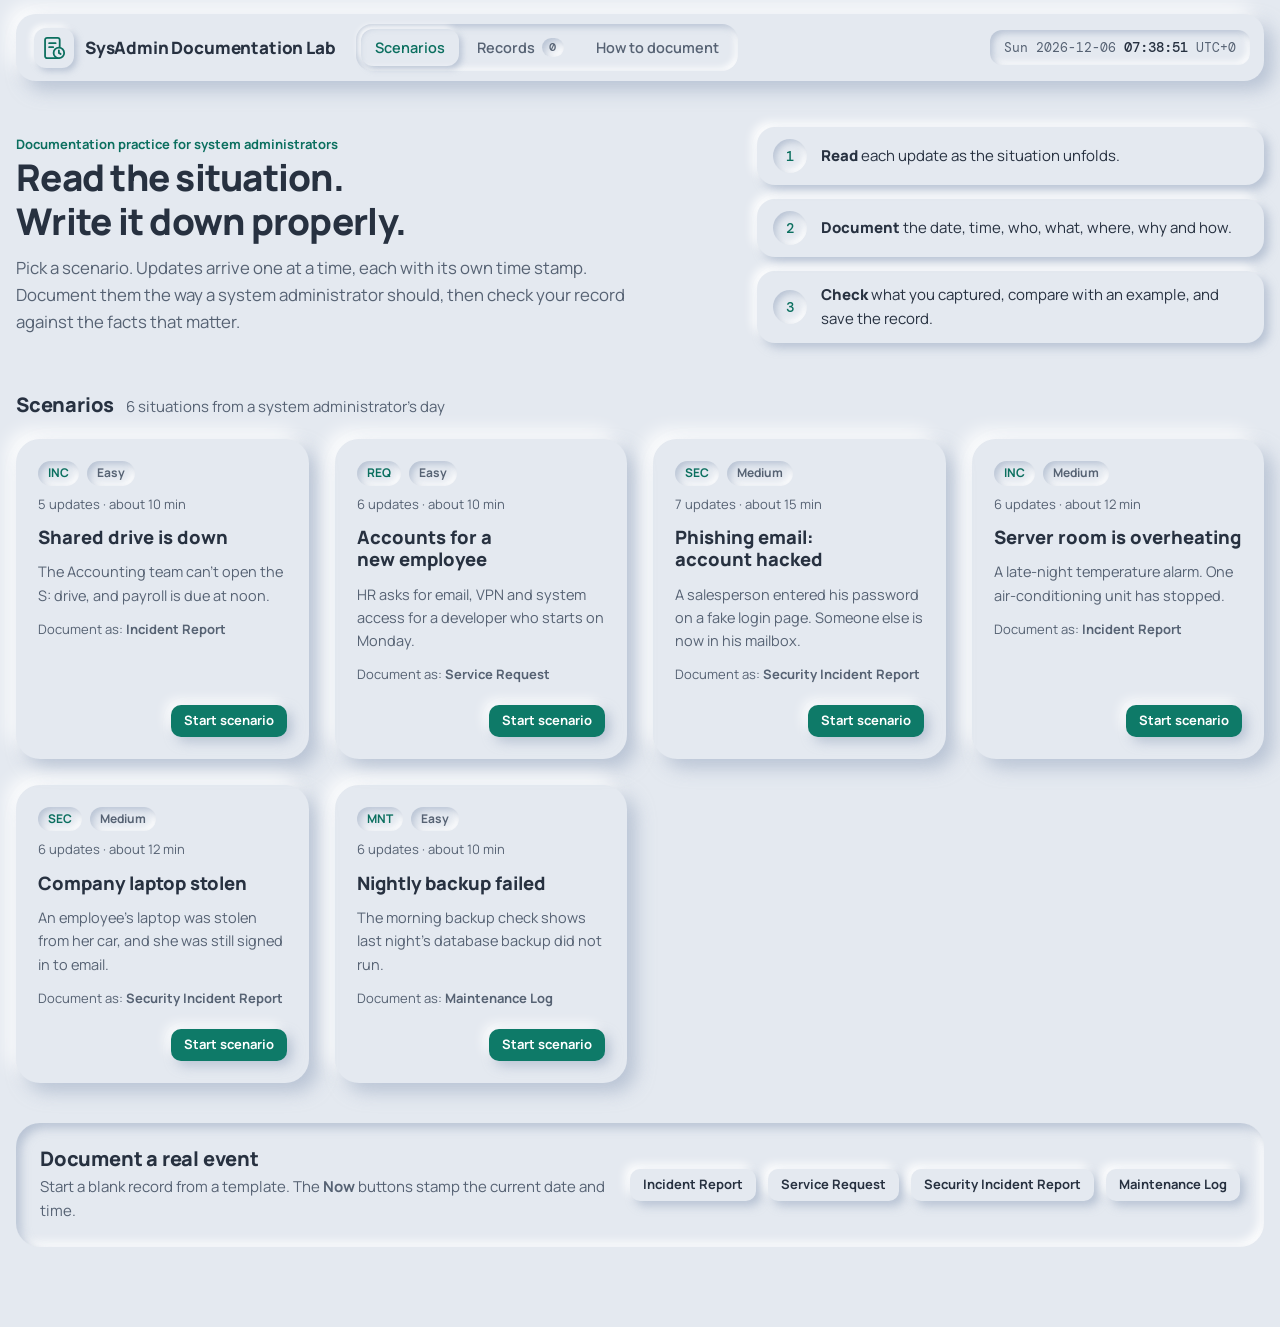
==== commit fad4c9f7: "Add Start over / Undo changes and Reset all - Practice header gets a Start over button that clears t" ====
--- a/index.html
+++ b/index.html
@@ -966,6 +966,7 @@
       rows.innerHTML = recordRows();
       renderStoreMode();
       const ex = $('[data-action="export-all"]'); if (ex) ex.disabled = !store.records.length;
+      const rs = $('[data-action="reset-all"]'); if (rs) rs.disabled = !(store.records.length || draft);
     }
     else if (state.view === 'record' || state.view === 'scenarios') render();
   }
@@ -1014,7 +1015,8 @@
     const heading = draft.mode === 'edit' ? 'Editing ' + draft.editingId : sc ? sc.title : 'New ' + tpl.label;
     const idInfo = draft.mode === 'edit' ? 'Record ID <b>' + esc(draft.editingId) + '</b>' : 'Record ID <b>' + esc(nextId(tpl.prefix)) + '</b> · assigned on save';
     const right = state.review ? reviewHTML() : formHTML();
-    return '<div class="practice-head"><div><p class="eyebrow">' + esc(tpl.label) + (sc ? ' · Scenario' : '') + '</p><h1>' + esc(heading) + '</h1></div><span class="spacer"></span><span class="id-preview">' + idInfo + '</span></div>' +
+    return '<div class="practice-head"><div><p class="eyebrow">' + esc(tpl.label) + (sc ? ' · Scenario' : '') + '</p><h1>' + esc(heading) + '</h1></div><span class="spacer"></span><span class="id-preview">' + idInfo + '</span>' +
+      '<button type="button" class="btn btn-sm" data-action="restart">' + (draft.mode === 'edit' ? 'Undo changes' : 'Start over') + '</button></div>' +
       '<div class="workbench' + (sc ? '' : ' single') + '">' + (sc ? '<aside class="feed-pane pane" id="feed-pane" aria-label="Scenario">' + feedHTML(sc) + '</aside>' : '') +
       '<section class="stack" id="form-pane">' + right + '</section></div>';
   }
@@ -1215,7 +1217,10 @@
     const statuses = FIELDS.status.options.map((o) => '<option' + (state.filters.status === o ? ' selected' : '') + '>' + esc(o) + '</option>').join('');
     const blanks = Object.keys(TEMPLATES).map((k) => '<button class="btn btn-sm" data-action="blank" data-template="' + k + '">' + esc(TEMPLATES[k].label) + '</button>').join('');
     return '<div class="page-head"><div><p class="eyebrow">Records</p><h1>Documentation log</h1><p class="lead">Every record you save, newest first. Open one to read it, edit it (each edit is kept in its revision history), or export it.</p></div><span class="spacer"></span>' +
-      '<button class="btn" data-action="export-all"' + (store.records.length ? '' : ' disabled') + '>Download all (JSON)</button></div>' +
+      '<button class="btn" data-action="export-all"' + (store.records.length ? '' : ' disabled') + '>Download all (JSON)</button>' +
+      '<button class="btn btn-ghost" data-action="reset-all"' + (store.records.length || draft ? '' : ' disabled') + '>Reset all</button></div>' +
+      (state.confirmReset ? '<div class="banner" role="alert" style="margin:0 0 22px"><p>Delete ' + [store.records.length ? (store.records.length === 1 ? '1 record' : 'all ' + store.records.length + ' records') : '', draft ? 'your unsaved draft' : ''].filter(Boolean).join(' and ') + ' from this ' + (store.mode === 'cloud' ? 'account' : 'browser') + '? This can’t be undone.' + (store.records.length ? ' Download them first if you want a copy.' : '') + '</p>' +
+        '<div class="btn-row"><button class="btn btn-danger btn-sm" data-action="confirm-reset">Delete everything</button><button class="btn btn-sm" data-action="cancel-reset">Cancel</button></div></div>' : '') +
       '<div class="toolbar"><input type="search" id="rec-q" placeholder="Search by ID, title, person, system…" value="' + esc(state.filters.q) + '" aria-label="Search records">' +
       '<select id="rec-type" aria-label="Filter by type"><option value="">All types</option>' + types + '</select>' +
       '<select id="rec-status" aria-label="Filter by status"><option value="">All statuses</option>' + statuses + '</select>' +
@@ -1306,6 +1311,17 @@
     document.body.appendChild(a); a.click();
     setTimeout(() => { URL.revokeObjectURL(a.href); a.remove(); }, 500);
     toast('Downloaded ' + filename);
+  }
+
+  // First click arms the button; a second click within 4 seconds confirms.
+  function arm(btn, text) {
+    btn.dataset.armed = '1';
+    btn.dataset.label = btn.innerHTML;
+    btn.textContent = text;
+    btn.classList.add('btn-danger');
+    setTimeout(() => {
+      if (btn.isConnected && btn.dataset.armed) { delete btn.dataset.armed; btn.innerHTML = btn.dataset.label; btn.classList.remove('btn-danger'); }
+    }, 4000);
   }
 
   function startDraft(opts) {
@@ -1371,6 +1387,7 @@
   function route() {
     const h = decodeURIComponent(location.hash.replace(/^#/, ''));
     state.confirmDelete = false;
+    state.confirmReset = false;
     if (h === 'records') state.view = 'records';
     else if (h === 'guide') state.view = 'guide';
     else if (h === 'practice' && draft) state.view = 'practice';
@@ -1444,11 +1461,38 @@
         toast(editing ? 'Edit cancelled' : 'Draft discarded');
         go(editing ? 'record-' + editing : 'scenarios');
       } else {
-        btn.dataset.armed = '1';
-        btn.textContent = draft.mode === 'edit' ? 'Click again to cancel' : 'Click again to discard';
-        btn.classList.add('btn-danger');
-        setTimeout(() => { if (btn.isConnected) { delete btn.dataset.armed; btn.textContent = draft && draft.mode === 'edit' ? 'Cancel edit' : 'Discard'; btn.classList.remove('btn-danger'); } }, 4000);
+        arm(btn, draft.mode === 'edit' ? 'Click again to cancel' : 'Click again to discard');
       }
+    } else if (act === 'restart') {
+      if (!btn.dataset.armed) { arm(btn, draft.mode === 'edit' ? 'Click again to undo' : 'Click again to start over'); return; }
+      if (draft.mode === 'edit') {
+        const rec = store.records.find((r) => r.id === draft.editingId);
+        if (rec) { draft.fields = clone(rec.fields || {}); draft.timeline = clone(rec.timeline && rec.timeline.length ? rec.timeline : [{ t: '', a: '' }]); draft.changeNote = ''; }
+      } else {
+        const author = draft.author;
+        draft = newDraft({ mode: draft.mode, scenarioId: draft.scenarioId, template: draft.template });
+        draft.author = author;
+      }
+      state.review = null; state.showExample = false;
+      persistDraft();
+      render();
+      window.scrollTo(0, 0);
+      toast(draft.mode === 'edit' ? 'Changes undone' : 'Started over');
+    } else if (act === 'reset-all') { state.confirmReset = true; render(); }
+    else if (act === 'cancel-reset') { state.confirmReset = false; render(); }
+    else if (act === 'confirm-reset') {
+      btn.disabled = true;
+      try {
+        const ids = store.records.map((r) => r.id);
+        for (const id of ids) await store.remove(id);
+        clearDraft();
+        LS.del(KEY_AUTHOR);
+        state.confirmReset = false;
+        state.filters = { q: '', type: '', status: '' };
+        changed();
+        render();
+        toast('Everything was reset');
+      } catch (err) { btn.disabled = false; toast('Could not delete every record. Try again.'); }
     } else if (act === 'edit') {
       const rec = store.records.find((r) => r.id === state.recordId);
       if (!rec) return;
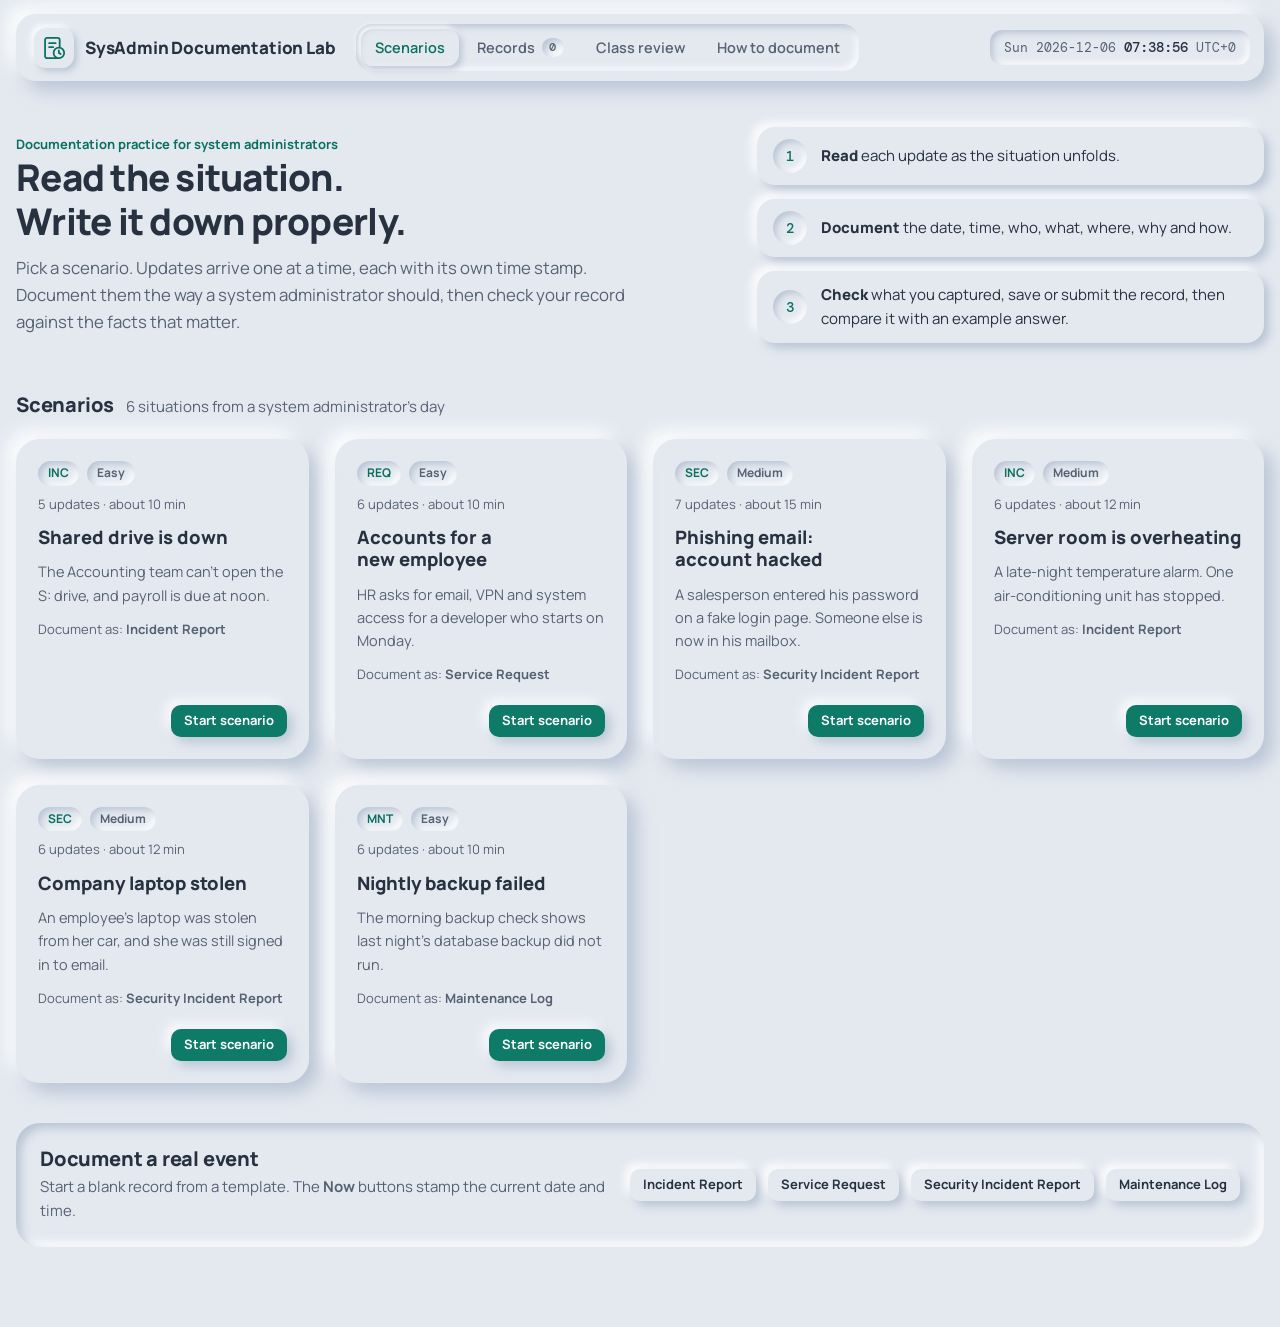
==== commit 99629f86: "Add class submissions backed by Supabase - Submit to class: classmates submit a record from the scen" ====
--- a/index.html
+++ b/index.html
@@ -39,6 +39,7 @@
   --font-mono: "DM Mono", ui-monospace, SFMono-Regular, Menlo, Consolas, monospace;
   --r-lg: 24px;
   --r: 14px;
+  --qr-bg: #ffffff;
 }
 @media (prefers-color-scheme: dark) {
   :root:not([data-theme="light"]) {
@@ -326,6 +327,25 @@
 .toast { position: fixed; left: 50%; bottom: calc(24px + env(safe-area-inset-bottom, 0px)); z-index: 40; max-width: min(560px, calc(100vw - 32px)); transform: translate(-50%, 16px); opacity: 0; pointer-events: none; padding: 13px 20px; border-radius: 16px; background: var(--bg); color: var(--ink); font-size: 14px; font-weight: 600; box-shadow: var(--raise); transition: opacity .18s, transform .18s; }
 .toast.show { opacity: 1; transform: translate(-50%, 0); }
 
+/* Class review */
+.share { display: grid; grid-template-columns: auto minmax(0, 1fr); gap: 26px; align-items: center; margin-bottom: 26px; }
+.qr { width: 196px; height: 196px; padding: 14px; border-radius: 20px; background: var(--qr-bg); box-shadow: var(--raise); display: grid; place-items: center; }
+.qr img, .qr canvas { display: block; width: 168px; height: 168px; }
+.link-row { display: flex; gap: 10px; align-items: center; flex-wrap: wrap; margin-top: 14px; }
+.link-row code { flex: 1 1 240px; min-width: 0; padding: 10px 14px; border-radius: 12px; box-shadow: var(--inset-sm); font: 13px/1.4 var(--font-mono); overflow-wrap: anywhere; }
+.code-form { display: flex; gap: 12px; flex-wrap: wrap; margin-top: 16px; }
+.code-form input { flex: 1 1 220px; width: auto; }
+.sub-head { display: flex; align-items: center; gap: 12px 16px; flex-wrap: wrap; }
+.sub-meta { display: flex; gap: 6px 20px; flex-wrap: wrap; color: var(--muted); font-size: 14px; margin-top: 8px; }
+.mini-meter { display: inline-block; width: 64px; height: 8px; margin-left: 10px; vertical-align: middle; border-radius: 99px; box-shadow: var(--inset-sm); padding: 1px; }
+.mini-meter span { display: block; height: 100%; border-radius: 99px; background: var(--accent-fill); }
+.toggle { display: inline-flex; align-items: center; gap: 8px; margin: 0; font-size: 13.5px; font-weight: 600; color: var(--muted); cursor: pointer; }
+.toggle input { width: 18px; height: 18px; accent-color: var(--accent-fill); }
+.chip-sent { color: var(--ok); }
+.records tbody tr[data-sub] { cursor: pointer; }
+.records tbody tr[data-sub]:hover td { background: var(--hover); }
+@media (max-width: 700px) { .share { grid-template-columns: minmax(0, 1fr); } .qr { margin: 0 auto; } }
+
 @media (prefers-reduced-motion: reduce) { *, *::before, *::after { animation: none !important; transition: none !important; } }
 </style>
 <!-- app:head-end -->
@@ -341,6 +361,7 @@
     <nav class="tabs" aria-label="Sections">
       <a href="#scenarios" data-tab="scenarios">Scenarios</a>
       <a href="#records" data-tab="records">Records <span class="count" id="rec-count">0</span></a>
+      <a href="#review" data-tab="review"><span class="hide-sm">Class review</span><span class="show-sm">Class</span></a>
       <a href="#guide" data-tab="guide"><span class="hide-sm">How to document</span><span class="show-sm">Guide</span></a>
     </nav>
     <div class="clock" aria-label="Current date and time"><span id="clock-date"></span><strong id="clock-time"></strong><span id="clock-tz"></span></div>
@@ -425,7 +446,40 @@
     set(k, v) { try { localStorage.setItem(k, v); } catch (e) { /* storage blocked */ } },
     del(k) { try { localStorage.removeItem(k); } catch (e) { /* storage blocked */ } }
   };
-  const KEY_RECORDS = 'doclab.records.v1', KEY_DRAFT = 'doclab.draft.v1', KEY_AUTHOR = 'doclab.author';
+  const KEY_RECORDS = 'doclab.records.v1', KEY_DRAFT = 'doclab.draft.v1', KEY_AUTHOR = 'doclab.author', KEY_REVIEW_CODE = 'doclab.reviewCode';
+
+  /* Class submissions are stored in Supabase (see supabase/schema.sql). The anon / publishable key is meant
+     to be public: row-level security lets visitors only add submissions, and reading them needs the review code. */
+  const SUPABASE_URL = '';
+  const SUPABASE_KEY = '';
+  const IN_ARTIFACT = !!(window.claude && typeof window.claude.use === 'function');
+  const CLASS_READY = !!(SUPABASE_URL && SUPABASE_KEY) && !IN_ARTIFACT;
+
+  async function sbPost(path, body, prefer) {
+    const headers = { apikey: SUPABASE_KEY, 'Content-Type': 'application/json' };
+    if (/^eyJ/.test(SUPABASE_KEY)) headers.Authorization = 'Bearer ' + SUPABASE_KEY;
+    if (prefer) headers.Prefer = prefer;
+    const res = await fetch(SUPABASE_URL.replace(/\/+$/, '') + path, { method: 'POST', headers, body: JSON.stringify(body) });
+    const text = await res.text();
+    let data = null;
+    try { data = text ? JSON.parse(text) : null; } catch (e) { data = null; }
+    if (!res.ok) { const err = new Error((data && (data.message || data.hint)) || 'HTTP ' + res.status); err.status = res.status; throw err; }
+    return data;
+  }
+  const classApi = {
+    submit: (row) => sbPost('/rest/v1/submissions', row, 'return=minimal'),
+    list: (code) => sbPost('/rest/v1/rpc/list_submissions', { review_code: code }),
+    remove: (code, id) => sbPost('/rest/v1/rpc/delete_submission', { review_code: code, submission_id: id }),
+    clear: (code) => sbPost('/rest/v1/rpc/clear_submissions', { review_code: code })
+  };
+  // crypto.randomUUID needs HTTPS; getRandomValues works on plain HTTP too.
+  function uuid() {
+    if (window.crypto && crypto.randomUUID && window.isSecureContext) return crypto.randomUUID();
+    const b = crypto.getRandomValues(new Uint8Array(16));
+    b[6] = (b[6] & 15) | 64; b[8] = (b[8] & 63) | 128;
+    const h = Array.from(b, (x) => x.toString(16).padStart(2, '0')).join('');
+    return h.slice(0, 8) + '-' + h.slice(8, 12) + '-' + h.slice(12, 16) + '-' + h.slice(16, 20) + '-' + h.slice(20);
+  }
 
   /* --------------------------------------------------------- record templates */
   const FIELDS = {
@@ -929,6 +983,10 @@
     if (/\b(password|passwd|pwd)\s*(is|:|=)\s*\S+/i.test(text)) bad('It looks like a password was written down. Never record passwords in documentation.');
     return { facts, found, total: facts.length, checks, unrevealed: sc ? sc.events.length - d.revealed : 0 };
   }
+  const asDraft = (rec) => {
+    const sc = scenarioById(rec.scenarioId);
+    return { scenarioId: rec.scenarioId, template: rec.template, scenarioDate: rec.scenarioDate, revealed: sc ? sc.events.length : 0, fields: rec.fields || {}, timeline: rec.timeline || [], author: rec.author || '' };
+  };
   const verdict = (pct) => pct >= 90 ? 'Excellent record' : pct >= 70 ? 'Good, with a few details missing' : pct >= 50 ? 'Needs more detail' : 'Important facts are missing';
 
   function modelRecord(sc, date) {
@@ -939,7 +997,11 @@
 
   /* -------------------------------------------------------------- rendering */
   const app = $('#app');
-  const state = { view: 'scenarios', recordId: null, review: null, showExample: false, pendingStart: null, confirmDelete: false, filters: { q: '', type: '', status: '' } };
+  const state = {
+    view: 'scenarios', recordId: null, review: null, showExample: false, pendingStart: null, confirmDelete: false, confirmReset: false,
+    filters: { q: '', type: '', status: '' },
+    cls: { items: null, loading: false, error: '', openId: null, order: [], scenario: '', sort: 'newest', auto: false, updated: null, share: '', confirmClear: false, confirmDel: false }
+  };
 
   const sevChip = (v) => v ? '<span class="chip sev-' + slug(v) + '">' + esc(v) + '</span>' : '';
   const stChip = (v) => v ? '<span class="chip st-' + slug(v) + '">' + esc(v) + '</span>' : '';
@@ -955,7 +1017,10 @@
     else if (state.view === 'records') app.innerHTML = recordsView();
     else if (state.view === 'record') app.innerHTML = recordView();
     else if (state.view === 'guide') app.innerHTML = guideView();
+    else if (state.view === 'review') app.innerHTML = classView();
     else app.innerHTML = scenariosView();
+    if (state.view === 'review') drawQR();
+    syncAuto();
   }
 
   function changed() {
@@ -1001,7 +1066,7 @@
     const blanks = Object.keys(TEMPLATES).map((k) => '<button class="btn btn-sm" data-action="blank" data-template="' + k + '">' + esc(TEMPLATES[k].label) + '</button>').join('');
     return '<section class="intro"><div><p class="eyebrow">Documentation practice for system administrators</p><h1>Read the situation. Write it down properly.</h1>' +
       '<p class="lead">Pick a scenario. Updates arrive one at a time, each with its own time stamp. Document them the way a system administrator should, then check your record against the facts that matter.</p></div>' +
-      '<ol class="steps"><li><span><b>Read</b> each update as the situation unfolds.</span></li><li><span><b>Document</b> the date, time, who, what, where, why and how.</span></li><li><span><b>Check</b> what you captured, compare with an example, and save the record.</span></li></ol></section>' +
+      '<ol class="steps"><li><span><b>Read</b> each update as the situation unfolds.</span></li><li><span><b>Document</b> the date, time, who, what, where, why and how.</span></li><li><span><b>Check</b> what you captured, save or submit the record, then compare it with an example answer.</span></li></ol></section>' +
       banner +
       '<div class="section-head"><h2>Scenarios</h2><span class="muted">' + SCENARIOS.length + ' situations from a system administrator’s day</span></div>' +
       '<div class="grid">' + cards + '</div>' +
@@ -1079,12 +1144,11 @@
     return '<form id="docform" class="stack" novalidate>' + groups +
       '<div class="formbar"><span class="draft-status" id="draft-status">Your draft saves automatically</span><span class="spacer"></span>' +
       '<button type="button" class="btn btn-ghost" data-action="discard">' + (draft.mode === 'edit' ? 'Cancel edit' : 'Discard') + '</button>' + checkBtn +
-      '<button type="button" class="btn btn-primary" data-action="save">' + (draft.mode === 'edit' ? 'Save changes' : 'Save record') + '</button></div></form>';
-  }
-
-  function reviewHTML() {
-    const ev = state.review;
-    const sc = scenarioById(draft.scenarioId);
+      '<button type="button" class="btn' + (CLASS_READY ? '' : ' btn-primary') + '" data-action="save">' + (draft.mode === 'edit' ? 'Save<span class="hide-sm"> changes</span>' : 'Save<span class="hide-sm"> record</span>') + '</button>' +
+      (CLASS_READY ? '<button type="button" class="btn btn-primary" data-action="submit">Submit<span class="hide-sm"> to class</span></button>' : '') + '</div></form>';
+  }
+
+  function scoreHTML(ev) {
     const pct = ev.total ? Math.round(ev.found / ev.total * 100) : 0;
     const tiles = W5H.map((w) => {
       const all = ev.facts.filter((f) => f.w === w);
@@ -1092,17 +1156,26 @@
       const got = all.filter((f) => f.ok).length;
       return '<div class="w-tile' + (got === all.length ? ' full' : got === 0 ? ' none' : '') + '"><span>' + w + '</span><b>' + got + '/' + all.length + '</b></div>';
     }).join('');
+    return '<div class="score"><div class="score-num">' + ev.found + '<span>/' + ev.total + '</span></div><div class="score-text"><strong>' + verdict(pct) + '</strong><p class="muted">key facts captured (' + pct + '%)</p><div class="meter" role="img" aria-label="' + pct + ' percent"><span style="width:' + pct + '%"></span></div></div></div>' +
+      '<div class="w-grid">' + tiles + '</div>';
+  }
+  function factsHTML(ev) {
     const mark = (lvl) => '<span class="mark">' + (lvl === 'ok' ? ICON.check : lvl === 'bad' ? ICON.x : ICON.warn) + '</span>';
     const facts = ev.facts.map((f) => '<li class="lvl-' + (f.ok ? 'ok' : 'bad') + '">' + mark(f.ok ? 'ok' : 'bad') + '<div><span class="fact-w">' + f.w + '</span>' + esc(f.label) + (!f.ok && f.hint ? '<p class="hint">' + esc(f.hint) + '</p>' : '') + '</div></li>').join('');
     const checks = ev.checks.map((c) => '<li class="lvl-' + c.lvl + '">' + mark(c.lvl) + '<div>' + esc(c.text) + '</div></li>').join('');
+    return '<div class="pane"><h3>Key facts</h3><ul class="checklist">' + facts + '</ul><p class="help" style="margin-top:10px">The check looks for names, numbers, times and keywords anywhere in the record. Use it as a guide, not a grade.</p></div>' +
+      '<div class="pane"><h3>Documentation standards</h3><ul class="checklist">' + checks + '</ul></div>';
+  }
+
+  function reviewHTML() {
+    const ev = state.review;
     const unrevealed = ev.unrevealed > 0 ? '<p class="notice">You haven’t read ' + ev.unrevealed + (ev.unrevealed === 1 ? ' update' : ' updates') + ' yet. Facts in unread updates count as missing.</p>' : '';
-    const example = state.showExample ? '<div class="stack"><p class="eyebrow">Example documentation for this scenario</p>' + docHTML(modelRecord(sc, draft.scenarioDate), { example: true }) + '</div>' : '';
-    return '<div class="pane"><p class="eyebrow">Documentation check</p><div class="score"><div class="score-num">' + ev.found + '<span>/' + ev.total + '</span></div><div class="score-text"><strong>' + verdict(pct) + '</strong><p class="muted">key facts captured (' + pct + '%)</p><div class="meter" role="img" aria-label="' + pct + ' percent"><span style="width:' + pct + '%"></span></div></div></div>' +
-      '<div class="w-grid">' + tiles + '</div>' + unrevealed + '</div>' +
-      '<div class="pane"><h3>Key facts</h3><ul class="checklist">' + facts + '</ul><p class="help" style="margin-top:10px">The check looks for names, numbers, times and keywords anywhere in your record. Use it as a guide, not a grade.</p></div>' +
-      '<div class="pane"><h3>Documentation standards</h3><ul class="checklist">' + checks + '</ul></div>' +
-      '<div class="formbar"><button type="button" class="btn" data-action="back">← Back to editing</button><button type="button" class="btn" data-action="toggle-example">' + (state.showExample ? 'Hide example' : 'Show example documentation') + '</button><span class="spacer"></span><button type="button" class="btn btn-primary" data-action="save">Save record</button></div>' +
-      example;
+    return '<div class="pane"><p class="eyebrow">Documentation check</p>' + scoreHTML(ev) + unrevealed +
+      '<p class="help" style="margin-top:16px">The example answer opens after you ' + (CLASS_READY ? 'save or submit' : 'save') + ' your record.</p></div>' +
+      factsHTML(ev) +
+      '<div class="formbar"><button type="button" class="btn" data-action="back">← Back<span class="hide-sm"> to editing</span></button><span class="spacer"></span>' +
+      '<button type="button" class="btn' + (CLASS_READY ? '' : ' btn-primary') + '" data-action="save">Save<span class="hide-sm"> record</span></button>' +
+      (CLASS_READY ? '<button type="button" class="btn btn-primary" data-action="submit">Submit<span class="hide-sm"> to class</span></button>' : '') + '</div>';
   }
 
   /* Document (record view, example answer) */
@@ -1206,7 +1279,7 @@
     return '<div class="table-wrap"><table class="records"><thead><tr><th>Record ID</th><th>Title</th><th>Type</th><th>Severity</th><th>Status</th><th>Occurred</th><th>Documented by</th><th>Check</th></tr></thead><tbody>' +
       list.map((r) => {
         const f = r.fields || {};
-        return '<tr data-open="' + esc(r.id) + '"><td class="mono nowrap">' + esc(r.id) + '</td><td><a href="#record-' + encodeURIComponent(r.id) + '">' + esc(f.title || 'Untitled') + '</a>' + (r.example ? ' <span class="chip chip-example">Example</span>' : '') + '</td>' +
+        return '<tr data-open="' + esc(r.id) + '"><td class="mono nowrap">' + esc(r.id) + '</td><td><a href="#record-' + encodeURIComponent(r.id) + '">' + esc(f.title || 'Untitled') + '</a>' + (r.example ? ' <span class="chip chip-example">Example</span>' : '') + (r.submittedAt ? ' <span class="chip chip-sent">Submitted</span>' : '') + '</td>' +
           '<td class="nowrap">' + esc(TEMPLATES[r.template].label) + '</td><td>' + sevChip(f.severity) + '</td><td>' + stChip(f.status) + '</td>' +
           '<td class="mono nowrap">' + esc(fmtDT(f.occurred)) + '</td><td>' + esc(r.author || '') + '</td>' +
           '<td class="mono nowrap">' + (r.check ? r.check.found + '/' + r.check.total : '—') + '</td></tr>';
@@ -1237,11 +1310,210 @@
     const del = state.confirmDelete
       ? '<span class="muted">Delete ' + esc(rec.id) + ' permanently?</span><button class="btn btn-danger btn-sm" data-action="confirm-delete">Delete</button><button class="btn btn-ghost btn-sm" data-action="cancel-delete">Keep</button>'
       : '<button class="btn btn-ghost btn-sm" data-action="delete">' + ICON.trash + 'Delete</button>';
-    const check = rec.check ? '<div class="pane check-summary"><span class="eyebrow">Documentation check</span><strong class="mono">' + rec.check.found + '/' + rec.check.total + ' key facts</strong><span class="muted">' + (sc ? 'Scenario: ' + esc(sc.title) : '') + '</span></div>' : '';
-    return '<div class="record-bar"><a class="btn btn-ghost btn-sm" href="#records">← All records</a><span class="spacer"></span>' +
+    const sent = rec.submittedAt ? '<span class="chip chip-sent">Submitted to class · ' + esc(fmtStamp(rec.submittedAt)) + '</span>' : '';
+    const check = rec.check || sent ? '<div class="pane check-summary">' + (rec.check ? '<span class="eyebrow">Documentation check</span><strong class="mono">' + rec.check.found + '/' + rec.check.total + ' key facts</strong><span class="muted">' + (sc ? 'Scenario: ' + esc(sc.title) : '') + '</span>' : '') + '<span class="spacer"></span>' + sent + '</div>' : '';
+    const submit = CLASS_READY ? '<button class="btn btn-primary btn-sm" data-action="submit-record">' + (rec.submittedAt ? 'Submit again' : 'Submit to class') + '</button>' : '';
+    const example = sc ? '<div class="record-bar" style="margin-top:26px"><button class="btn" data-action="toggle-example">' + (state.showExample ? 'Hide example answer' : 'Compare with example answer') + '</button></div>' +
+      (state.showExample ? docHTML(modelRecord(sc, rec.scenarioDate), { example: true }) : '') : '';
+    return '<div class="record-bar"><a class="btn btn-ghost btn-sm" href="#records">← All records</a><span class="spacer"></span>' + submit +
       '<button class="btn btn-sm" data-action="edit">Edit</button><button class="btn btn-sm" data-action="copy-md">Copy as Markdown</button><button class="btn btn-sm" data-action="download-md">Download .md</button>' + del + '</div>' +
-      check + docHTML(rec) +
+      check + docHTML(rec) + example +
       '<details class="md"><summary>Markdown version</summary><pre id="md-text">' + esc(toMarkdown(rec)) + '</pre></details>';
+  }
+
+  /* Class review */
+  const clsItem = (id) => (state.cls.items || []).find((it) => it.id === id);
+  function classScore(it) {
+    if (it._ev === undefined) it._ev = scenarioById(it.record.scenarioId) ? evaluate(asDraft(it.record)) : null;
+    return it._ev;
+  }
+  function classOrder() {
+    const c = state.cls;
+    const pct = (it) => { const ev = classScore(it); return ev && ev.total ? ev.found / ev.total : -1; };
+    return (c.items || [])
+      .filter((it) => !c.scenario || it.record.scenarioId === c.scenario)
+      .sort((a, b) => c.sort === 'score' ? pct(b) - pct(a) : c.sort === 'name' ? String(a.name).localeCompare(String(b.name)) : String(b.created_at).localeCompare(String(a.created_at)))
+      .map((it) => it.id);
+  }
+  function classLink() {
+    if (!/^https?:$/.test(location.protocol)) return '';
+    return location.origin + location.pathname + (state.cls.share ? '#start-' + state.cls.share : '');
+  }
+  function classStatus() {
+    const c = state.cls;
+    const n = c.items ? c.items.length : 0;
+    return n + (n === 1 ? ' submission' : ' submissions') + (c.updated ? ' · updated ' + c.updated.toTimeString().slice(0, 8) : '');
+  }
+
+  function classView() {
+    const head = '<div class="page-head"><div><p class="eyebrow">Class review</p><h1>Class submissions</h1><p class="lead">Classmates work through a scenario and click <strong>Submit to class</strong>. Review their records here, one at a time, on the projector.</p></div></div>';
+    if (IN_ARTIFACT) return head + '<div class="pane"><h2>Open the class website to use this</h2><p class="muted" style="margin-top:8px">Class submissions work on the public website (Vercel or GitHub Pages), not on this Claude link.</p></div>';
+    if (!CLASS_READY) return head + '<div class="pane"><h2>Not connected yet</h2><p class="muted" style="margin-top:8px">Class submissions need the Supabase database. After it is set up with <span class="mono">supabase/schema.sql</span>, its project URL and public key go into <span class="mono">SUPABASE_URL</span> and <span class="mono">SUPABASE_KEY</span> at the top of the script in <span class="mono">index.html</span>.</p></div>';
+    if (state.cls.openId && clsItem(state.cls.openId)) return classDetailView();
+    return head + shareHTML() + classListHTML();
+  }
+
+  function shareHTML() {
+    const link = classLink();
+    const opts = '<option value="">Let them choose a scenario</option>' + SCENARIOS.map((s) => '<option value="' + s.id + '"' + (state.cls.share === s.id ? ' selected' : '') + '>' + esc(s.title) + '</option>').join('');
+    return '<div class="pane share">' + (link ? '<div class="qr" id="qr" role="img" aria-label="QR code for the class link"></div>' : '') +
+      '<div style="min-width:0"><h2>Invite classmates</h2>' +
+      '<label for="share-scenario" style="margin-top:14px">Open this scenario for them</label><select id="share-scenario">' + opts + '</select>' +
+      (link ? '<div class="link-row"><code id="class-link">' + esc(link) + '</code><button class="btn btn-sm" data-action="copy-link">Copy link</button></div>'
+        : '<p class="notice">Open this page from its web address (Vercel or GitHub Pages) to get a link and QR code for classmates.</p>') +
+      '<ol class="rules"><li>Scan the QR code or open the link.</li><li>Work through the scenario and write the record.</li><li>Type your name in <strong>Documented by</strong>, then click <strong>Submit to class</strong>.</li></ol></div></div>';
+  }
+
+  function classRowsHTML() {
+    const c = state.cls;
+    if (!c.items.length) return '<div class="empty"><h2>No submissions yet</h2><p>Share the link or QR code above. Submissions appear here as classmates send them.</p></div>';
+    const order = classOrder();
+    if (!order.length) return '<div class="empty"><p>No submissions for this scenario yet.</p></div>';
+    return '<div class="table-wrap"><table class="records"><thead><tr><th>#</th><th>Name</th><th>Scenario</th><th>Key facts</th><th>Checks used</th><th>Submitted</th></tr></thead><tbody>' +
+      order.map((id, n) => {
+        const it = clsItem(id);
+        const ev = classScore(it);
+        const pct = ev && ev.total ? Math.round(ev.found / ev.total * 100) : 0;
+        return '<tr data-sub="' + esc(id) + '"><td class="mono">' + (n + 1) + '</td><td><a href="#review" data-action="class-open" data-id="' + esc(id) + '">' + esc(it.name || 'Unnamed') + '</a></td>' +
+          '<td>' + esc(it.scenario_title || '') + '</td><td class="mono nowrap">' + (ev ? ev.found + '/' + ev.total + '<span class="mini-meter"><span style="width:' + pct + '%"></span></span>' : '—') + '</td>' +
+          '<td class="mono">' + (Number(it.checks_used) || 0) + '</td><td class="mono nowrap">' + esc(fmtStamp(it.created_at)) + '</td></tr>';
+      }).join('') + '</tbody></table></div>';
+  }
+
+  function classListHTML() {
+    const c = state.cls;
+    if (!c.items) {
+      return '<div class="pane"><h2>Review submissions</h2><p class="muted" style="margin-top:6px">Enter your review code. Classmates don’t need it, and they can’t see each other’s work.</p>' +
+        '<form class="code-form" data-form="class-code"><input type="password" id="rv-code" value="' + esc(LS.get(KEY_REVIEW_CODE) || '') + '" placeholder="Review code" autocomplete="current-password" aria-label="Review code">' +
+        '<button class="btn btn-primary" type="submit"' + (c.loading ? ' disabled' : '') + '>' + (c.loading ? 'Loading…' : 'Load submissions') + '</button></form>' +
+        (c.error ? '<p class="notice">' + esc(c.error) + '</p>' : '') + '</div>';
+    }
+    const opts = '<option value="">All scenarios</option>' + SCENARIOS.map((s) => '<option value="' + s.id + '"' + (c.scenario === s.id ? ' selected' : '') + '>' + esc(s.title) + '</option>').join('');
+    const sorts = [['newest', 'Newest first'], ['score', 'Highest score'], ['name', 'Name A–Z']].map((o) => '<option value="' + o[0] + '"' + (c.sort === o[0] ? ' selected' : '') + '>' + o[1] + '</option>').join('');
+    const clear = c.confirmClear
+      ? '<span class="muted">Delete all ' + c.items.length + ' submissions?</span><button class="btn btn-danger btn-sm" data-action="class-clear-confirm">Delete all</button><button class="btn btn-sm" data-action="class-clear-cancel">Cancel</button>'
+      : '<button class="btn btn-ghost btn-sm" data-action="class-clear"' + (c.items.length ? '' : ' disabled') + '>Delete all</button>';
+    return '<div class="pane"><div class="sub-head"><div><h2>Submissions</h2><p class="muted" id="class-status" style="margin-top:4px">' + esc(classStatus()) + '</p></div><span class="spacer"></span>' +
+      '<label class="toggle"><input type="checkbox" id="class-auto"' + (c.auto ? ' checked' : '') + '>Auto-refresh</label>' +
+      '<button class="btn btn-sm" data-action="class-refresh"' + (c.loading ? ' disabled' : '') + '>Refresh</button>' + clear + '</div>' +
+      '<div class="toolbar" style="margin:18px 0 16px"><select id="class-scenario" aria-label="Filter by scenario">' + opts + '</select><select id="class-sort" aria-label="Sort submissions">' + sorts + '</select>' +
+      '<span class="spacer"></span><button class="btn btn-ghost btn-sm" data-action="class-lock" title="Forget the review code on this device">Lock</button></div>' +
+      '<div id="class-rows">' + classRowsHTML() + '</div>' + (c.error ? '<p class="notice">' + esc(c.error) + '</p>' : '') + '</div>';
+  }
+
+  function classDetailView() {
+    const c = state.cls;
+    const order = c.order.length ? c.order : classOrder();
+    const pos = order.indexOf(c.openId);
+    const it = clsItem(c.openId);
+    const rec = it.record;
+    const sc = scenarioById(rec.scenarioId);
+    const ev = classScore(it);
+    const used = Number(it.checks_used) || 0;
+    const del = c.confirmDel
+      ? '<span class="muted">Delete this submission?</span><button class="btn btn-danger btn-sm" data-action="class-del-confirm">Delete</button><button class="btn btn-sm" data-action="class-del-cancel">Keep</button>'
+      : '<button class="btn btn-ghost btn-sm" data-action="class-del">' + ICON.trash + 'Delete</button>';
+    return '<div class="record-bar"><button class="btn btn-ghost btn-sm" data-action="class-back">← All submissions</button><span class="spacer"></span>' +
+      '<button class="btn btn-sm" data-action="class-prev"' + (pos <= 0 ? ' disabled' : '') + '>← Previous</button><span class="mono muted">' + (pos + 1) + ' of ' + order.length + '</span>' +
+      '<button class="btn btn-sm" data-action="class-next"' + (pos < 0 || pos >= order.length - 1 ? ' disabled' : '') + '>Next →</button>' + del + '</div>' +
+      '<div class="pane" style="margin-bottom:26px"><p class="eyebrow">Submission</p><h1 style="margin-top:4px">' + esc(it.name || 'Unnamed') + '</h1>' +
+      '<div class="sub-meta"><span>' + esc(it.scenario_title || '') + '</span><span class="mono">Submitted ' + esc(fmtStamp(it.created_at)) + '</span><span>Used the check ' + used + (used === 1 ? ' time' : ' times') + '</span></div>' +
+      (ev ? scoreHTML(ev) : '') + '</div>' +
+      (ev ? '<div class="stack" style="margin-bottom:26px">' + factsHTML(ev) + '</div>' : '') +
+      docHTML(rec) +
+      (sc ? '<div class="record-bar" style="margin-top:26px"><button class="btn" data-action="toggle-example">' + (state.showExample ? 'Hide example answer' : 'Compare with example answer') + '</button></div>' +
+        (state.showExample ? docHTML(modelRecord(sc, rec.scenarioDate), { example: true }) : '') : '');
+  }
+
+  let qrLib = null;
+  function loadQR() {
+    if (!qrLib) {
+      qrLib = new Promise((resolve, reject) => {
+        const el = document.createElement('script');
+        el.src = 'https://cdnjs.cloudflare.com/ajax/libs/qrcodejs/1.0.0/qrcode.min.js';
+        el.onload = () => (window.QRCode ? resolve(window.QRCode) : reject(new Error('QR library missing')));
+        el.onerror = () => { qrLib = null; reject(new Error('QR library failed to load')); };
+        document.head.appendChild(el);
+      });
+    }
+    return qrLib;
+  }
+  async function drawQR() {
+    const box = $('#qr');
+    const link = classLink();
+    if (!box || !link) return;
+    try {
+      const QR = await loadQR();
+      if (!box.isConnected) return;
+      box.innerHTML = '';
+      new QR(box, { text: link, width: 168, height: 168, colorDark: '#000000', colorLight: '#ffffff', correctLevel: QR.CorrectLevel.M });
+    } catch (e) { box.hidden = true; }
+  }
+
+  let classTimer = null;
+  function syncAuto() {
+    const c = state.cls;
+    const on = state.view === 'review' && c.auto && !!c.items && !c.openId;
+    if (on && !classTimer) classTimer = setInterval(() => classLoad(true), 15000);
+    if (!on && classTimer) { clearInterval(classTimer); classTimer = null; }
+  }
+  function renderClassRows() {
+    const rows = $('#class-rows'); if (rows) rows.innerHTML = classRowsHTML();
+    const st = $('#class-status'); if (st) st.textContent = classStatus();
+  }
+
+  async function classLoad(silent) {
+    const c = state.cls;
+    const input = $('#rv-code');
+    if (input) LS.set(KEY_REVIEW_CODE, input.value.trim());
+    const code = LS.get(KEY_REVIEW_CODE) || '';
+    if (!code) { c.error = 'Enter your review code.'; render(); return; }
+    if (c.loading) return;
+    c.loading = true;
+    if (!silent) { c.error = ''; if (!c.items) render(); else { const b = $('[data-action="class-refresh"]'); if (b) b.disabled = true; } }
+    let wrong = false;
+    try {
+      const rows = await classApi.list(code);
+      c.items = (Array.isArray(rows) ? rows : []).filter((it) => it && it.id && it.record && TEMPLATES[it.record.template]);
+      c.updated = new Date();
+      c.error = '';
+    } catch (e) {
+      wrong = /review code/i.test(e.message);
+      if (wrong) { c.items = null; c.auto = false; c.openId = null; LS.del(KEY_REVIEW_CODE); }
+      c.error = wrong ? 'That review code is not correct.' : 'Could not load submissions (' + e.message + '). Check your internet connection and try again.';
+    }
+    c.loading = false;
+    if (state.view !== 'review') return;
+    if (c.openId) { if (!clsItem(c.openId)) { c.openId = null; render(); } return; }
+    if (!silent || wrong || !$('#class-rows')) { render(); return; }
+    renderClassRows();
+    const b = $('[data-action="class-refresh"]'); if (b) b.disabled = false;
+  }
+
+  function classOpen(id) {
+    const c = state.cls;
+    c.order = classOrder();
+    c.openId = id; c.confirmDel = false;
+    state.showExample = false;
+    render();
+    window.scrollTo(0, 0);
+  }
+
+  function submitError(e) {
+    return 'Could not submit' + (e && e.status ? ' (' + e.message + ')' : '. Check your internet connection') + '. Your work is still here; try again.';
+  }
+  async function submitRecord(rec) {
+    const sc = scenarioById(rec.scenarioId);
+    const ev = sc ? evaluate(asDraft(rec)) : null;
+    const id = uuid();
+    const record = clone(rec);
+    delete record.submittedAt; delete record.submissionId;
+    await classApi.submit({
+      id, name: String(rec.author || '').trim().slice(0, 80) || 'Unnamed', scenario_id: rec.scenarioId || null,
+      scenario_title: sc ? sc.title : TEMPLATES[rec.template].label + ' (blank record)', template: rec.template,
+      found: ev ? ev.found : null, total: ev ? ev.total : null, checks_used: Number(rec.checksUsed) || 0, record
+    });
+    return id;
   }
 
   /* Guide */
@@ -1314,11 +1586,11 @@
   }
 
   // First click arms the button; a second click within 4 seconds confirms.
-  function arm(btn, text) {
+  function arm(btn, text, safe) {
     btn.dataset.armed = '1';
     btn.dataset.label = btn.innerHTML;
     btn.textContent = text;
-    btn.classList.add('btn-danger');
+    if (!safe) btn.classList.add('btn-danger');
     setTimeout(() => {
       if (btn.isConnected && btn.dataset.armed) { delete btn.dataset.armed; btn.innerHTML = btn.dataset.label; btn.classList.remove('btn-danger'); }
     }, 4000);
@@ -1344,13 +1616,14 @@
     if (first) { first.scrollIntoView({ block: 'center', behavior: 'smooth' }); const input = $('input, select, textarea', first); if (input) input.focus({ preventScroll: true }); }
   }
 
-  async function saveRecord(btn) {
+  // Builds the record from the draft, or highlights the missing required fields and returns null.
+  function buildRecord() {
     const missing = requiredMissing(draft);
     if (missing.length) {
       if (state.review) { state.review = null; render(); }
       toast('Fill in the required fields first: ' + missing.join(', ') + '.');
       markInvalid();
-      return;
+      return null;
     }
     const sc = scenarioById(draft.scenarioId);
     const now = new Date().toISOString();
@@ -1362,20 +1635,27 @@
     let rec;
     if (draft.mode === 'edit') {
       const old = store.records.find((r) => r.id === draft.editingId);
-      if (!old) { toast('This record no longer exists.'); return; }
+      if (!old) { toast('This record no longer exists.'); return null; }
       rec = clone(old);
       rec.fields = fields; rec.timeline = timeline; rec.updatedAt = now;
       rec.version = (old.version || 1) + 1;
       rec.revisions = (old.revisions || []).concat([{ v: rec.version, at: now, by, note: String(draft.changeNote || '').trim() || 'Updated' }]);
+      rec.checksUsed = (Number(old.checksUsed) || 0) + (draft.checks || 0);
       if (ev) rec.check = { found: ev.found, total: ev.total, at: now };
     } else {
       rec = {
         id: nextId(TEMPLATES[draft.template].prefix), template: draft.template, scenarioId: draft.scenarioId, scenarioDate: draft.scenarioDate,
-        fields, timeline, author: by, createdAt: now, updatedAt: now, version: 1,
+        fields, timeline, author: by, createdAt: now, updatedAt: now, version: 1, checksUsed: draft.checks || 0,
         revisions: [{ v: 1, at: now, by, note: sc ? 'Created from the scenario “' + sc.title + '”' : 'Created' }],
         check: ev ? { found: ev.found, total: ev.total, at: now } : null
       };
     }
+    return rec;
+  }
+
+  async function saveRecord(btn) {
+    const rec = buildRecord();
+    if (!rec) return;
     if (btn) btn.disabled = true;
     try { await store.save(rec); } catch (e) { if (btn) btn.disabled = false; return; }
     clearDraft();
@@ -1384,16 +1664,51 @@
     go('record-' + rec.id);
   }
 
+  async function submitDraft(btn) {
+    if (requiredMissing(draft).length) { buildRecord(); return; }
+    if (!btn.dataset.armed) { arm(btn, 'Click again to submit', true); return; }
+    const rec = buildRecord();
+    if (!rec) return;
+    delete btn.dataset.armed;
+    btn.disabled = true;
+    btn.textContent = 'Submitting…';
+    try {
+      rec.submissionId = await submitRecord(rec);
+      rec.submittedAt = new Date().toISOString();
+    } catch (e) {
+      btn.disabled = false;
+      btn.innerHTML = btn.dataset.label || 'Submit to class';
+      toast(submitError(e));
+      return;
+    }
+    try { await store.save(rec); } catch (e) { /* the submission already went through */ }
+    clearDraft();
+    state.review = null;
+    toast('Submitted to class');
+    go('record-' + rec.id);
+  }
+
   function route() {
     const h = decodeURIComponent(location.hash.replace(/^#/, ''));
     state.confirmDelete = false;
     state.confirmReset = false;
+    state.cls.confirmClear = false; state.cls.confirmDel = false;
     if (h === 'records') state.view = 'records';
     else if (h === 'guide') state.view = 'guide';
+    else if (h === 'review') state.view = 'review';
+    else if (h.indexOf('start-') === 0 && scenarioById(h.slice(6))) {
+      // Class link: open the scenario straight away (or ask before replacing unsaved work).
+      const id = h.slice(6);
+      if (draft && draft.scenarioId === id && draft.mode !== 'edit') state.view = 'practice';
+      else if (draft) { state.pendingStart = { mode: 'scenario', scenarioId: id }; state.view = 'scenarios'; }
+      else { draft = newDraft({ mode: 'scenario', scenarioId: id }); persistDraft(); state.view = 'practice'; }
+      history.replaceState(null, '', state.view === 'practice' ? '#practice' : '#scenarios');
+    }
     else if (h === 'practice' && draft) state.view = 'practice';
     else if (h.indexOf('record-') === 0) { state.view = 'record'; state.recordId = h.slice(7); }
     else state.view = 'scenarios';
     if (state.view !== 'practice') { state.review = null; state.showExample = false; }
+    if (state.view !== 'review') state.cls.openId = null;
     render();
     window.scrollTo(0, 0);
   }
@@ -1401,6 +1716,8 @@
   app.addEventListener('click', async (e) => {
     const row = e.target.closest('tr[data-open]');
     if (row && !e.target.closest('a')) { go('record-' + row.dataset.open); return; }
+    const subRow = e.target.closest('tr[data-sub]');
+    if (subRow) { e.preventDefault(); classOpen(subRow.dataset.sub); return; }
     const btn = e.target.closest('[data-action]');
     if (!btn) return;
     const act = btn.dataset.action;
@@ -1443,6 +1760,7 @@
       $('#tl-rows').innerHTML = timelineRowsHTML();
       saveDraftSoon();
     } else if (act === 'check') {
+      draft.checks = (draft.checks || 0) + 1;
       persistDraft();
       state.review = evaluate(draft);
       $('#form-pane').innerHTML = reviewHTML();
@@ -1452,8 +1770,63 @@
       $('#form-pane').innerHTML = formHTML();
     } else if (act === 'toggle-example') {
       state.showExample = !state.showExample;
-      $('#form-pane').innerHTML = reviewHTML();
+      render();
     } else if (act === 'save') { saveRecord(btn); }
+    else if (act === 'submit') { submitDraft(btn); }
+    else if (act === 'submit-record') {
+      const rec = store.records.find((r) => r.id === state.recordId);
+      if (!rec) return;
+      if (!btn.dataset.armed) { arm(btn, 'Click again to submit', true); return; }
+      delete btn.dataset.armed;
+      btn.disabled = true;
+      btn.textContent = 'Submitting…';
+      try {
+        const upd = clone(rec);
+        upd.submissionId = await submitRecord(rec);
+        upd.submittedAt = new Date().toISOString();
+        await store.save(upd);
+        toast('Submitted to class');
+        render();
+      } catch (err) { btn.disabled = false; btn.innerHTML = btn.dataset.label || 'Submit to class'; toast(submitError(err)); }
+    }
+    else if (act === 'copy-link') {
+      const link = classLink();
+      if (link) toast((await copyText(link)) ? 'Link copied' : 'Copy is blocked here. Select the link and copy it.');
+    }
+    else if (act === 'class-open') { e.preventDefault(); classOpen(btn.dataset.id); }
+    else if (act === 'class-back') { state.cls.openId = null; state.showExample = false; render(); window.scrollTo(0, 0); }
+    else if (act === 'class-prev' || act === 'class-next') {
+      const order = state.cls.order.length ? state.cls.order : classOrder();
+      const next = order[order.indexOf(state.cls.openId) + (act === 'class-next' ? 1 : -1)];
+      if (next) classOpen(next);
+    }
+    else if (act === 'class-refresh') { classLoad(false); }
+    else if (act === 'class-lock') { LS.del(KEY_REVIEW_CODE); Object.assign(state.cls, { items: null, auto: false, openId: null, error: '', updated: null }); render(); }
+    else if (act === 'class-clear') { state.cls.confirmClear = true; render(); }
+    else if (act === 'class-clear-cancel') { state.cls.confirmClear = false; render(); }
+    else if (act === 'class-clear-confirm') {
+      btn.disabled = true;
+      try { await classApi.clear(LS.get(KEY_REVIEW_CODE) || ''); state.cls.items = []; state.cls.confirmClear = false; toast('All submissions deleted'); render(); }
+      catch (err) { btn.disabled = false; toast('Could not delete the submissions (' + err.message + ').'); }
+    }
+    else if (act === 'class-del') { state.cls.confirmDel = true; render(); }
+    else if (act === 'class-del-cancel') { state.cls.confirmDel = false; render(); }
+    else if (act === 'class-del-confirm') {
+      const c = state.cls;
+      const order = c.order.length ? c.order : classOrder();
+      const pos = order.indexOf(c.openId);
+      const id = c.openId;
+      btn.disabled = true;
+      try {
+        await classApi.remove(LS.get(KEY_REVIEW_CODE) || '', id);
+        c.items = c.items.filter((it) => it.id !== id);
+        c.order = order.filter((x) => x !== id);
+        c.openId = c.order[Math.min(pos, c.order.length - 1)] || null;
+        c.confirmDel = false; state.showExample = false;
+        toast('Submission deleted');
+        render();
+      } catch (err) { btn.disabled = false; toast('Could not delete the submission (' + err.message + ').'); }
+    }
     else if (act === 'discard') {
       if (btn.dataset.armed) {
         const editing = draft.mode === 'edit' ? draft.editingId : null;
@@ -1540,6 +1913,10 @@
     if (t.id === 'rec-q') { state.filters.q = t.value; $('#rec-rows').innerHTML = recordRows(); return; }
     if (t.id === 'rec-type') { state.filters.type = t.value; $('#rec-rows').innerHTML = recordRows(); return; }
     if (t.id === 'rec-status') { state.filters.status = t.value; $('#rec-rows').innerHTML = recordRows(); return; }
+    if (t.id === 'class-scenario') { state.cls.scenario = t.value; renderClassRows(); return; }
+    if (t.id === 'class-sort') { state.cls.sort = t.value; renderClassRows(); return; }
+    if (t.id === 'class-auto') { state.cls.auto = t.checked; syncAuto(); if (t.checked) classLoad(true); return; }
+    if (t.id === 'share-scenario') { state.cls.share = t.value; render(); return; }
     if (!draft) return;
     if (t.dataset.field) draft.fields[t.dataset.field] = t.value;
     else if (t.dataset.tl) { const entry = draft.timeline[Number(t.dataset.i)]; if (entry) entry[t.dataset.tl] = t.value; }
@@ -1548,6 +1925,19 @@
     else return;
     const field = t.closest('.field.invalid'); if (field) field.classList.remove('invalid');
     saveDraftSoon();
+  });
+
+  app.addEventListener('submit', (e) => {
+    if (e.target.dataset.form === 'class-code') { e.preventDefault(); classLoad(false); }
+  });
+
+  document.addEventListener('keydown', (e) => {
+    if (state.view !== 'review' || !state.cls.openId || e.ctrlKey || e.metaKey || e.altKey) return;
+    if (/^(INPUT|TEXTAREA|SELECT)$/.test(document.activeElement.tagName)) return;
+    if (e.key === 'ArrowRight' || e.key === 'ArrowLeft') {
+      const btn = $('[data-action="class-' + (e.key === 'ArrowRight' ? 'next' : 'prev') + '"]');
+      if (btn && !btn.disabled) { e.preventDefault(); btn.click(); }
+    }
   });
 
   app.addEventListener('change', (e) => {
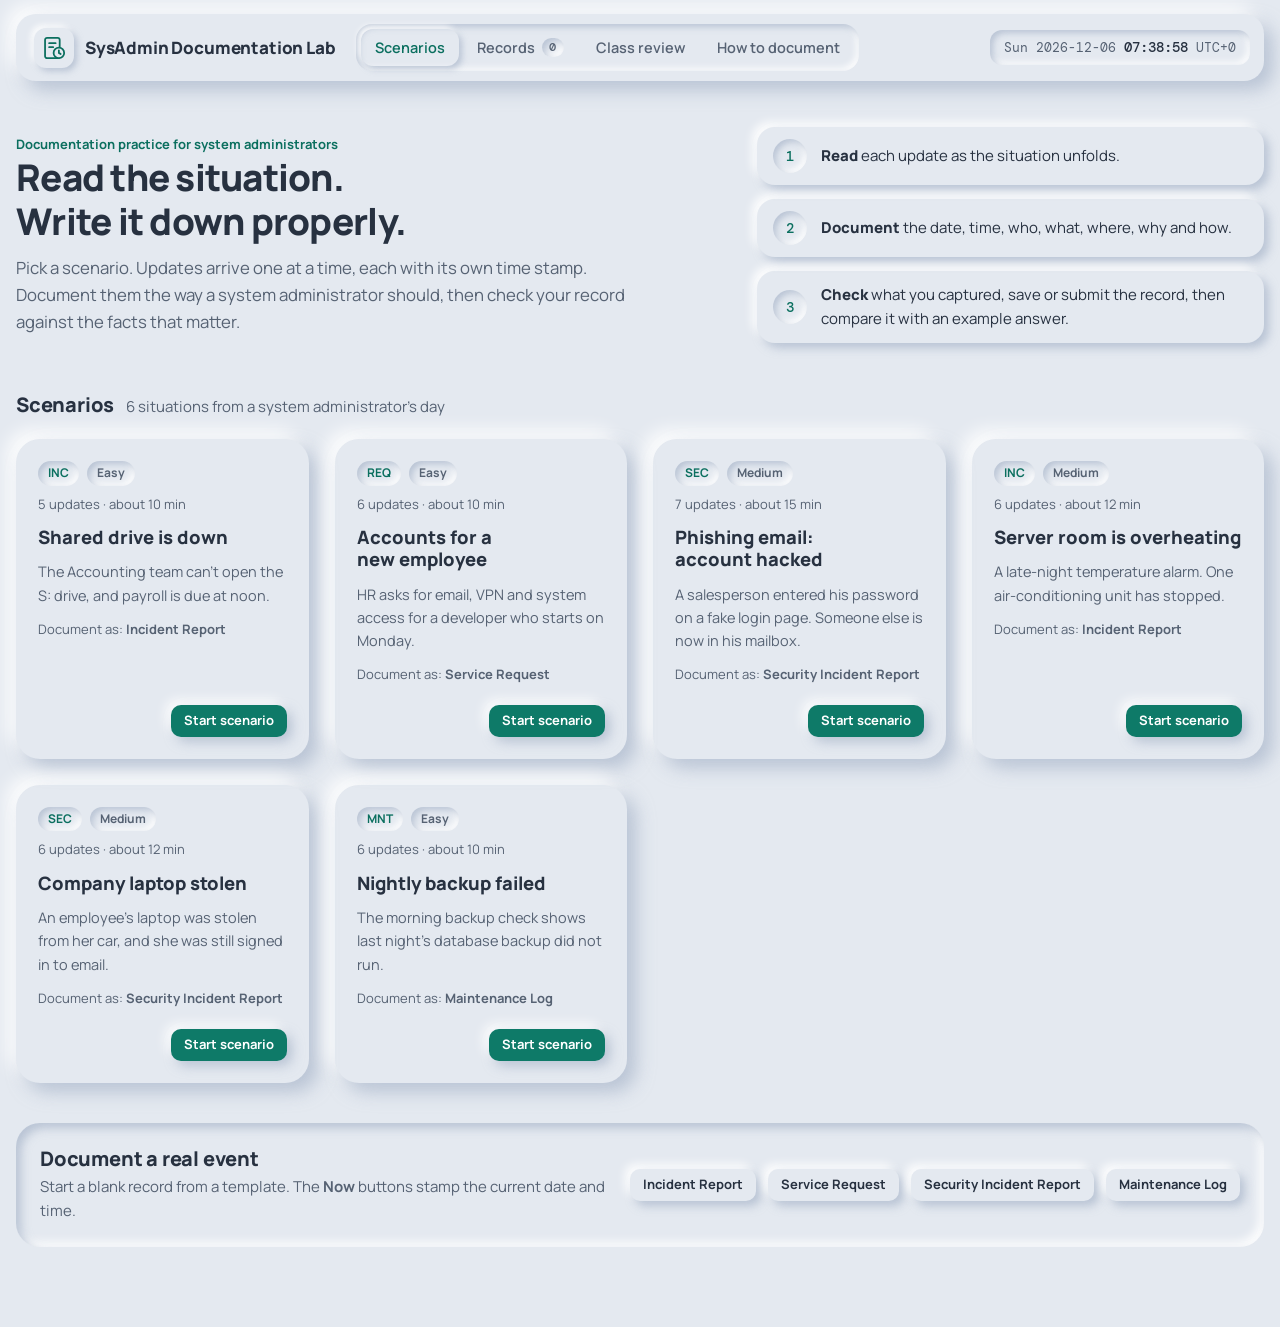
==== commit 8f82e00a: "Connect class submissions to the Supabase project - SUPABASE_URL and the public anon key for the cla" ====
--- a/index.html
+++ b/index.html
@@ -450,8 +450,8 @@
 
   /* Class submissions are stored in Supabase (see supabase/schema.sql). The anon / publishable key is meant
      to be public: row-level security lets visitors only add submissions, and reading them needs the review code. */
-  const SUPABASE_URL = '';
-  const SUPABASE_KEY = '';
+  const SUPABASE_URL = 'https://ubakmdedrjpjurfiutru.supabase.co';
+  const SUPABASE_KEY = 'eyJhbGciOiJIUzI1NiIsInR5cCI6IkpXVCJ9.eyJpc3MiOiJzdXBhYmFzZSIsInJlZiI6InViYWttZGVkcmpwanVyZml1dHJ1Iiwicm9sZSI6ImFub24iLCJpYXQiOjE3OTMxNjc2MjMsImV4cCI6MjEwODc0MzYyM30.qEFmQHtrZZUq42lyXmvTRSJB2Xk72IRwMlF_ZcmAruA';
   const IN_ARTIFACT = !!(window.claude && typeof window.claude.use === 'function');
   const CLASS_READY = !!(SUPABASE_URL && SUPABASE_KEY) && !IN_ARTIFACT;
 
@@ -463,9 +463,11 @@
     const text = await res.text();
     let data = null;
     try { data = text ? JSON.parse(text) : null; } catch (e) { data = null; }
-    if (!res.ok) { const err = new Error((data && (data.message || data.hint)) || 'HTTP ' + res.status); err.status = res.status; throw err; }
+    if (!res.ok) { const err = new Error((data && (data.message || data.hint)) || 'HTTP ' + res.status); err.status = res.status; err.code = data && data.code; throw err; }
     return data;
   }
+  // PostgREST answers PGRST202 / PGRST205 when the function or table from supabase/schema.sql doesn't exist.
+  const notSetUp = (e) => !!e && (e.code === 'PGRST202' || e.code === 'PGRST205');
   const classApi = {
     submit: (row) => sbPost('/rest/v1/submissions', row, 'return=minimal'),
     list: (code) => sbPost('/rest/v1/rpc/list_submissions', { review_code: code }),
@@ -1480,7 +1482,9 @@
     } catch (e) {
       wrong = /review code/i.test(e.message);
       if (wrong) { c.items = null; c.auto = false; c.openId = null; LS.del(KEY_REVIEW_CODE); }
-      c.error = wrong ? 'That review code is not correct.' : 'Could not load submissions (' + e.message + '). Check your internet connection and try again.';
+      c.error = wrong ? 'That review code is not correct.'
+        : notSetUp(e) ? 'The class database isn’t set up yet. Run supabase/schema.sql in the Supabase SQL Editor, then try again.'
+        : 'Could not load submissions (' + e.message + '). Check your internet connection and try again.';
     }
     c.loading = false;
     if (state.view !== 'review') return;
@@ -1500,6 +1504,7 @@
   }
 
   function submitError(e) {
+    if (notSetUp(e)) return 'Class submissions aren’t set up yet. Your record is still here; tell your presenter.';
     return 'Could not submit' + (e && e.status ? ' (' + e.message + ')' : '. Check your internet connection') + '. Your work is still here; try again.';
   }
   async function submitRecord(rec) {
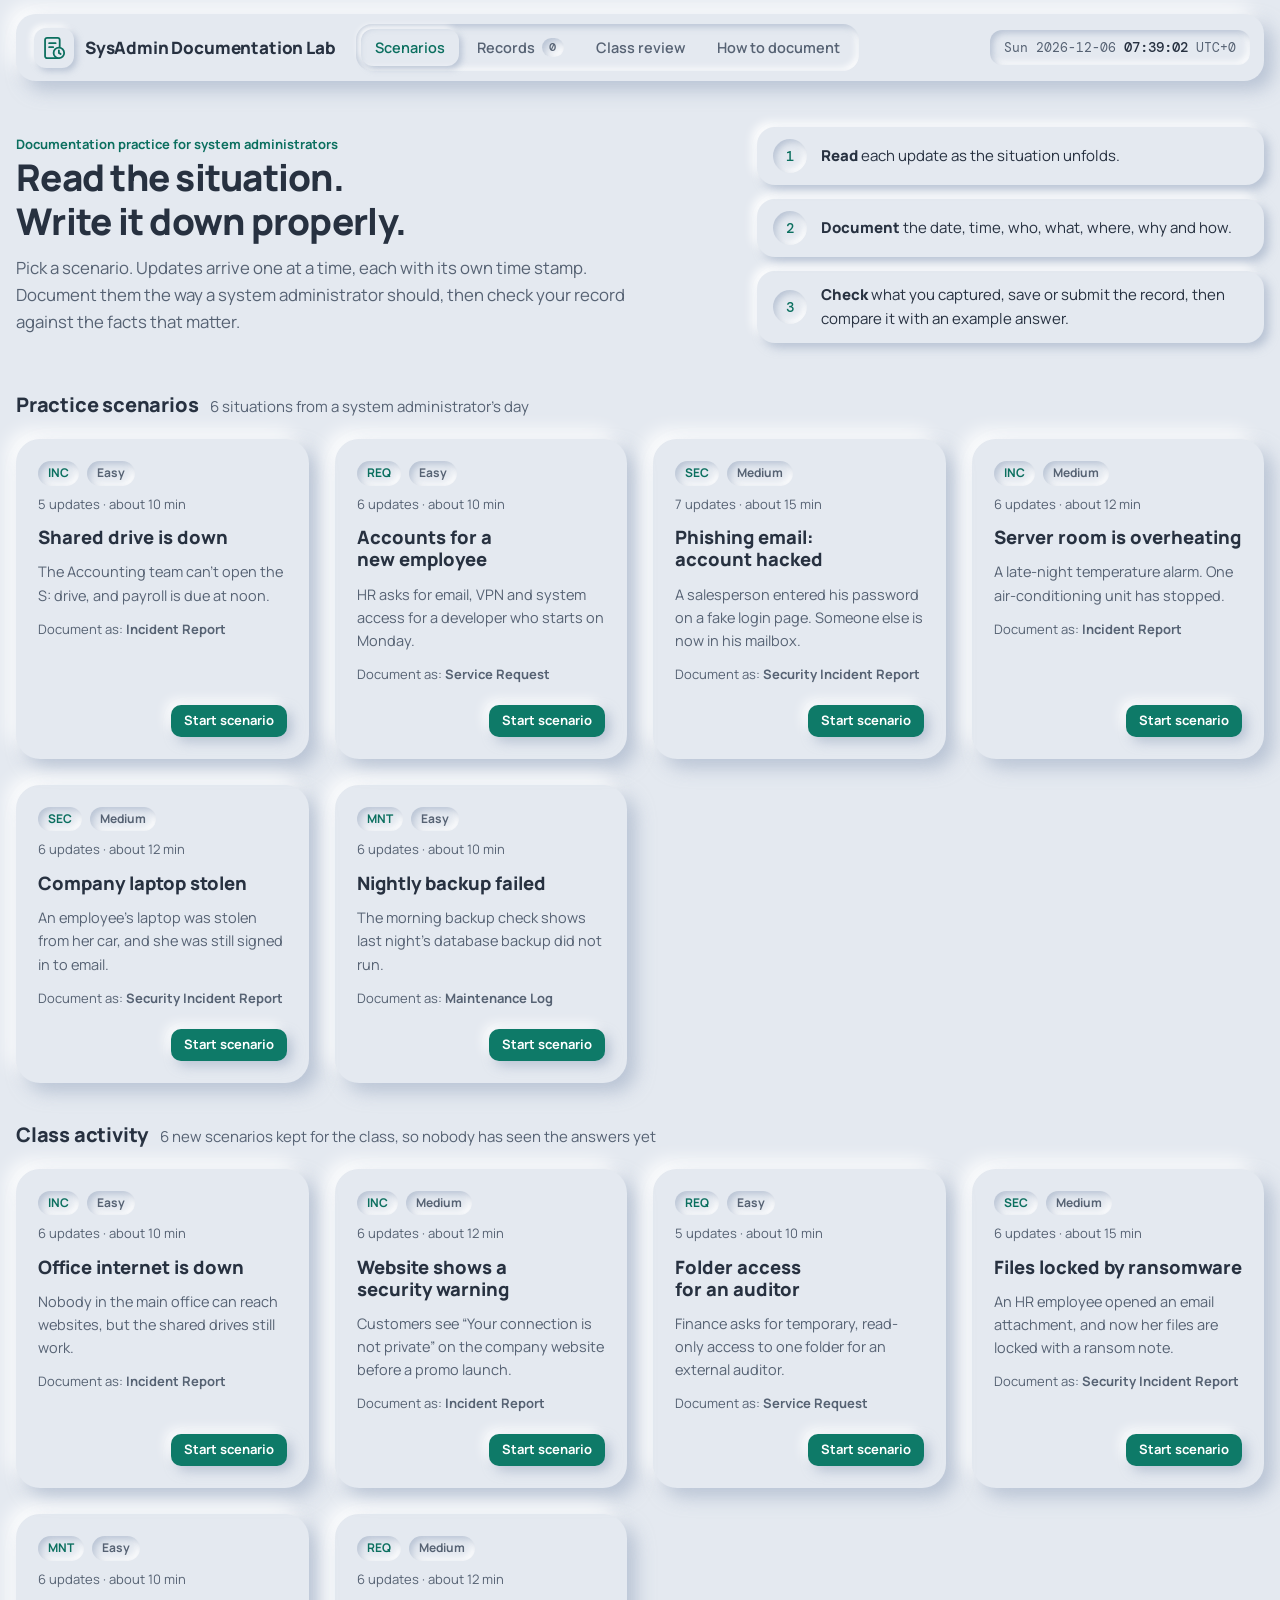
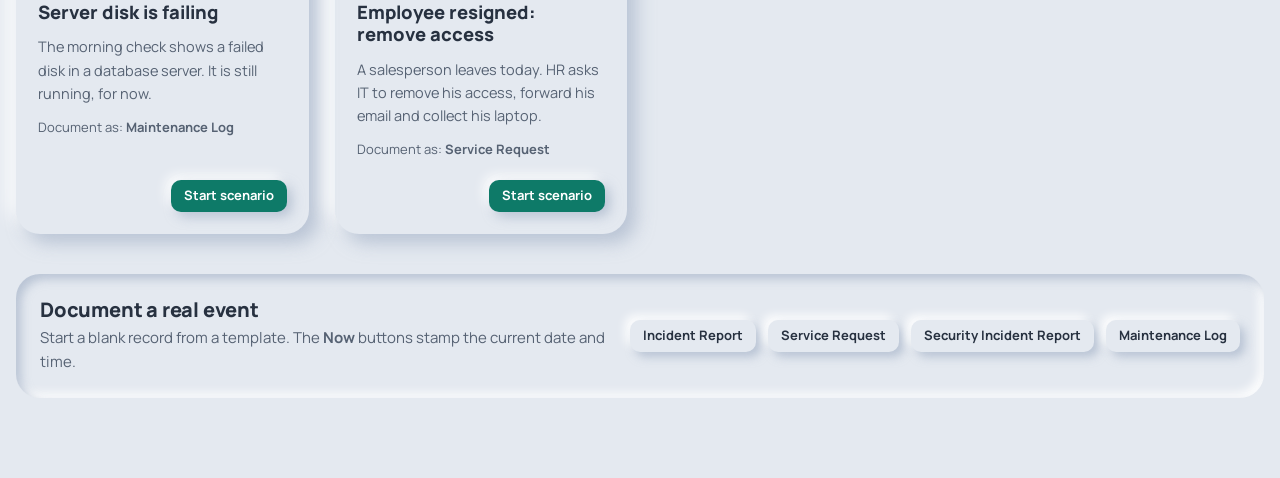
==== commit 452cae26: "Add a separate set of class activity scenarios - Six new scenarios for classmates (office internet o" ====
--- a/index.html
+++ b/index.html
@@ -845,9 +845,323 @@
           ['09:00', 'Impact: about 7 hours of changes unprotected; no data lost.']
         ]
       }
+    },
+    {
+      id: 'office-internet', set: 'class', template: 'incident', level: 'Easy', minutes: 10,
+      title: 'Office internet is down',
+      summary: 'Nobody in the main office can reach websites, but the shared drives still work.',
+      role: 'You are the system administrator on duty at Example Corp’s main office. Record the incident from the first report until the internet is fully back.',
+      events: [
+        { t: '08:05', ch: 'Phone call', from: 'Rhea Mendoza · Front Desk · local 1001',
+          body: '“Good morning. The internet isn’t working at the front desk, and people on the 3rd floor say the same. Websites just say “This site can’t be reached”. We can still open the shared drives.”' },
+        { t: '08:12', ch: 'Your investigation', from: 'Firewall fw-01',
+          body: 'The primary internet link (ISP: FiberNet, circuit ID FN-88213) is down. The backup LTE link is connected but is not set up for automatic failover. The internal network is working normally.' },
+        { t: '08:18', ch: 'Phone call', from: 'You → FiberNet support',
+          body: 'You report the outage and get ticket number FN-TKT-55102. FiberNet confirms a fiber cut in the area. Estimated repair time: 4 hours.' },
+        { t: '08:25', ch: 'Your action', from: 'Firewall fw-01',
+          body: 'You switch internet traffic to the backup LTE link. Websites load again, but slower: about 20 Mbps instead of the usual 300 Mbps.' },
+        { t: '08:30', ch: 'Email', from: 'You → All staff',
+          body: 'You tell everyone the internet is back on a slower backup line, and ask them to avoid large downloads and video calls until further notice.' },
+        { t: '12:40', ch: 'Monitoring alert', from: 'Firewall fw-01',
+          body: 'The primary FiberNet link is back up. You switch traffic back to it at 12:45 and confirm full speed.' }
+      ],
+      facts: [
+        { w: 'When', label: 'Date of the incident', any: ['{date}'] },
+        { w: 'When', label: 'Time it was reported (08:05)', any: [T('08:05')] },
+        { w: 'Who', label: 'Reported by Rhea Mendoza (Front Desk)', any: ['mendoza'] },
+        { w: 'Where', label: 'Where: front desk and 3rd floor', any: ['front desk', '3rd floor', 'third floor'] },
+        { w: 'What', label: 'Exact error message', any: ['be reached'], hint: 'Copy the error word for word: “This site can’t be reached”.' },
+        { w: 'What', label: 'Affected: primary internet link on fw-01', any: ['fw-01', 'fibernet'] },
+        { w: 'Why', label: 'Cause: fiber cut in the area', any: ['fiber cut', 'fibre cut'] },
+        { w: 'What', label: 'ISP ticket FN-TKT-55102', any: ['55102'], hint: 'Always record the vendor’s ticket number.' },
+        { w: 'How', label: 'Switched to the backup LTE link at 08:25', check: (d, text) => text.includes('lte') && T('08:25').test(text) },
+        { w: 'Who', label: 'Staff informed at 08:30', any: [T('08:30')] },
+        { w: 'What', label: 'Impact: slower internet (about 20 Mbps)', any: ['20 mbps', '20mbps', 'slower', 'slow'] },
+        { w: 'When', label: 'Primary link restored (12:40, switched back 12:45)', any: [T('12:40'), T('12:45')] },
+        { w: 'How', label: 'Follow-up: set up automatic failover', check: (d) => /fail ?-?over|automatic/i.test(d.fields.followup || ''), hint: 'Failover had to be switched by hand. That needs fixing.' }
+      ],
+      model: {
+        title: 'Office internet down: FiberNet fiber cut', occurred: '{date} 08:05', reporter: 'Rhea Mendoza, Front Desk', contact: 'Local 1001',
+        location: 'Main office: front desk and 3rd floor (all floors)', affected: 'Primary internet link (FiberNet, circuit FN-88213) on firewall fw-01', category: 'Network', severity: 'High',
+        impact: 'No internet for all staff from 08:05 to 08:25. Slower internet (about 20 Mbps) on the backup link until 12:45. Shared drives not affected.',
+        description: 'Websites show “This site can’t be reached”. Internal network and shared drives work.',
+        cause: 'Fiber cut in the area on the ISP’s side (FiberNet ticket FN-TKT-55102). The backup LTE link was not set up for automatic failover.',
+        resolution: 'Switched to the backup LTE link at 08:25. FiberNet repaired the line; switched back to the primary link at 12:45.', resolved: '{date} 12:45', status: 'Resolved',
+        followup: 'Configure automatic failover to the LTE link on fw-01 so staff are not cut off next time.',
+        timeline: [
+          ['08:05', 'Call from Rhea Mendoza (Front Desk, local 1001): “This site can’t be reached” at front desk and 3rd floor; shared drives OK.'],
+          ['08:12', 'fw-01: primary FiberNet link (FN-88213) down; backup LTE connected but no automatic failover.'],
+          ['08:18', 'Reported to FiberNet, ticket FN-TKT-55102. Fiber cut in the area; repair about 4 hours.'],
+          ['08:25', 'Switched internet traffic to the backup LTE link (about 20 Mbps).'],
+          ['08:30', 'Emailed all staff: slower backup line, avoid large downloads and video calls.'],
+          ['12:40', 'Primary FiberNet link back up. Switched back at 12:45; full speed confirmed.']
+        ]
+      }
+    },
+    {
+      id: 'cert-expired', set: 'class', template: 'incident', level: 'Medium', minutes: 12,
+      title: 'Website shows a security warning',
+      summary: 'Customers see “Your connection is not private” on the company website before a promo launch.',
+      role: 'You are the system administrator responsible for Example Corp’s public website. Record the incident and how you fixed it.',
+      events: [
+        { t: '07:20', ch: 'Email', from: 'Jerome Santiago · Marketing · local 2410',
+          body: '“Customers are messaging us that our website shows “Your connection is not private” with the error NET::ERR_CERT_DATE_INVALID. It started this morning. Our online promo launches at 10:00!”' },
+        { t: '07:28', ch: 'Your investigation', from: 'Web server web-01',
+          body: 'The TLS certificate for www.example.com expired today at 00:00. Automatic renewal (certbot) has been failing since {date-30}, when port 80 was closed on the firewall during a change.' },
+        { t: '07:40', ch: 'Your action', from: 'Firewall fw-01',
+          body: 'You open port 80 to web-01 again. Certificate renewal needs it for the HTTP-01 check.' },
+        { t: '07:45', ch: 'Your action', from: 'Web server web-01',
+          body: 'You run certbot renew and reload nginx. The new certificate is valid for 90 days.' },
+        { t: '07:52', ch: 'Your investigation', from: 'Browser tests',
+          body: 'The website loads without a warning in Chrome, Firefox and on a phone. You tell Jerome at 07:55.' },
+        { t: '08:30', ch: 'Your action', from: 'Monitoring',
+          body: 'You add a monitoring alert that warns 14 days before any certificate expires.' }
+      ],
+      facts: [
+        { w: 'When', label: 'Date of the incident', any: ['{date}'] },
+        { w: 'When', label: 'Time it was reported (07:20)', any: [T('07:20')] },
+        { w: 'Who', label: 'Reported by Jerome Santiago (Marketing)', any: ['santiago'] },
+        { w: 'What', label: 'Exact error (NET::ERR_CERT_DATE_INVALID)', any: ['err_cert_date_invalid', 'not private'], hint: 'Copy the browser error exactly.' },
+        { w: 'What', label: 'Affected: www.example.com on web-01', any: ['web-01', 'www.example.com'] },
+        { w: 'Why', label: 'Business impact: promo launching at 10:00', any: ['promo'] },
+        { w: 'Why', label: 'Cause: certificate expired at 00:00', any: ['expired'] },
+        { w: 'Why', label: 'Root cause: renewal failing because port 80 was closed', all: ['port 80'], any: ['renew', 'certbot'] },
+        { w: 'How', label: 'Port 80 reopened at 07:40', check: (d, text) => text.includes('port 80') && T('07:40').test(text) },
+        { w: 'How', label: 'Certificate renewed and nginx reloaded (07:45)', any: [T('07:45')] },
+        { w: 'How', label: 'Fix verified in browsers', any: ['chrome', 'firefox', 'browser', 'verified', 'tested'] },
+        { w: 'When', label: 'Reporter informed at 07:55', any: [T('07:55')] },
+        { w: 'How', label: 'Follow-up: certificate expiry monitoring', check: (d) => /monitor|alert|14 days/i.test(d.fields.followup || '') }
+      ],
+      model: {
+        title: 'Website security warning: TLS certificate for www.example.com expired', occurred: '{date} 07:20', reporter: 'Jerome Santiago, Marketing', contact: 'Local 2410',
+        location: 'Public website (web-01)', affected: 'www.example.com on web server web-01; firewall fw-01', category: 'Security', severity: 'High',
+        impact: 'Customers saw a security warning and could not use the site safely. Online promo launching at 10:00 was at risk.',
+        description: 'Browsers show “Your connection is not private” (NET::ERR_CERT_DATE_INVALID) since this morning.',
+        cause: 'The TLS certificate expired at 00:00. Automatic renewal (certbot) had been failing since {date-30} because port 80 was closed on the firewall during a change.',
+        resolution: 'Reopened port 80 to web-01, renewed the certificate with certbot and reloaded nginx. Verified in Chrome, Firefox and on a phone.', resolved: '{date} 07:52', status: 'Resolved',
+        followup: 'Monitoring alert added 14 days before any certificate expires. Add “check certificate renewal” to the firewall change checklist.',
+        timeline: [
+          ['07:20', 'Email from Jerome Santiago (Marketing, local 2410): “Your connection is not private”, NET::ERR_CERT_DATE_INVALID; promo at 10:00.'],
+          ['07:28', 'web-01: certificate for www.example.com expired at 00:00; certbot renewal failing since {date-30} (port 80 closed).'],
+          ['07:40', 'Reopened port 80 to web-01 on fw-01 (needed for HTTP-01 renewal).'],
+          ['07:45', 'Ran certbot renew and reloaded nginx; new certificate valid 90 days.'],
+          ['07:52', 'Verified in Chrome, Firefox and on a phone: no warning.'],
+          ['07:55', 'Informed Jerome Santiago that the site is fixed.'],
+          ['08:30', 'Added monitoring alert 14 days before certificate expiry.']
+        ]
+      }
+    },
+    {
+      id: 'auditor-access', set: 'class', template: 'request', level: 'Easy', minutes: 10,
+      title: 'Folder access for an auditor',
+      summary: 'Finance asks for temporary, read-only access to one folder for an external auditor.',
+      role: 'You are a system administrator at Example Corp. Record the request and every step you take to complete it.',
+      events: [
+        { t: '09:10', ch: 'Email', from: 'Carmela Torres · Finance Manager · local 3105',
+          body: 'Subject: Temporary access for external auditor (REQ-2077)\n\nPlease give our external auditor, Mr. Daniel Ong of Ong & Partners, read-only access to the \\\\FS01\\Finance\\Audit-2026 folder from today until {date+7}. He will use the guest laptop in Meeting Room B.\n\nApproved by me as Finance Manager.\n\nCarmela' },
+        { t: '09:25', ch: 'Your action', from: 'Active Directory',
+          body: 'You create a temporary account dong.audit in the Contractors OU. It expires automatically on {date+7} at 18:00.' },
+        { t: '09:35', ch: 'Your action', from: 'File server FS01',
+          body: 'You give dong.audit Read-only permission on \\\\FS01\\Finance\\Audit-2026 only. It has no access to any other Finance folder.' },
+        { t: '09:40', ch: 'Your action', from: 'Guest laptop, Meeting Room B',
+          body: 'You test the account: the Audit-2026 folder opens, but saving a file is blocked. Other folders show “Access denied”. Read-only access works as intended.' },
+        { t: '09:50', ch: 'Phone call', from: 'You → Carmela Torres',
+          body: 'You confirm the access is ready and ends automatically on {date+7}. Carmela will give Mr. Ong the temporary password in person.' }
+      ],
+      facts: [
+        { w: 'When', label: 'Date of the request', any: ['{date}'] },
+        { w: 'When', label: 'Time received (09:10)', any: [T('09:10')] },
+        { w: 'Who', label: 'Requested by Carmela Torres (Finance Manager)', any: ['torres'] },
+        { w: 'Who', label: 'Requested for Daniel Ong, external auditor', any: [/\bong\b/] },
+        { w: 'What', label: 'Ticket number REQ-2077', any: ['2077'] },
+        { w: 'What', label: 'Folder: \\\\FS01\\Finance\\Audit-2026', any: ['audit-2026'] },
+        { w: 'What', label: 'Access level: read-only', any: ['read-only', 'read only', 'readonly'], hint: 'Least privilege: record exactly what level of access was given.' },
+        { w: 'When', label: 'Access ends on {date+7}', any: ['{date+7}'], hint: 'Temporary access must have a recorded end date.' },
+        { w: 'What', label: 'Account created: dong.audit', any: ['dong.audit'] },
+        { w: 'How', label: 'Access tested (read works, saving and other folders blocked)', any: ['test', 'access denied', 'blocked'] },
+        { w: 'Who', label: 'Approval recorded', check: (d) => has(d, 'approval') && /torres|finance manager|approved/i.test(d.fields.approval || '') },
+        { w: 'When', label: 'Completed at 09:50', any: [T('09:50')] }
+      ],
+      model: {
+        title: 'Temporary read-only access for external auditor Daniel Ong (REQ-2077)', occurred: '{date} 09:10', reporter: 'Carmela Torres, Finance Manager', contact: 'Local 3105',
+        location: 'Finance Department; guest laptop in Meeting Room B', affected: 'Daniel Ong, external auditor (Ong & Partners); folder \\\\FS01\\Finance\\Audit-2026',
+        request: 'Read-only access for external auditor Daniel Ong to \\\\FS01\\Finance\\Audit-2026 only, from {date} until {date+7}.',
+        approval: 'Approved by Carmela Torres, Finance Manager. Ticket REQ-2077.',
+        resolution: 'Temporary account dong.audit created (expires {date+7} 18:00) with read-only access to Audit-2026 only. Tested.', resolved: '{date} 09:50', status: 'Closed',
+        followup: 'Confirm the account dong.audit is disabled after {date+7} 18:00.',
+        timeline: [
+          ['09:10', 'Request by email from Carmela Torres (Finance Manager), REQ-2077: read-only access for auditor Daniel Ong until {date+7}.'],
+          ['09:25', 'Created temporary account dong.audit in Contractors OU, expiring {date+7} 18:00.'],
+          ['09:35', 'Granted dong.audit read-only permission on \\\\FS01\\Finance\\Audit-2026 only.'],
+          ['09:40', 'Tested on guest laptop: folder opens, saving blocked, other folders “Access denied”.'],
+          ['09:50', 'Confirmed with Carmela Torres; she will give the temporary password in person.']
+        ]
+      }
+    },
+    {
+      id: 'ransomware', set: 'class', template: 'security', level: 'Medium', minutes: 15,
+      title: 'Files locked by ransomware',
+      summary: 'An HR employee opened an email attachment, and now her files are locked with a ransom note.',
+      role: 'You are the system administrator handling security incidents at Example Corp. Act fast, and record every step with its time.',
+      events: [
+        { t: '13:15', ch: 'Phone call', from: 'Lea Navarro · HR · local 4120',
+          body: '“All my files have strange names now. They end in .locked, and there’s a note on my desktop asking for payment in Bitcoin. About 20 minutes ago I opened an email attachment called Invoice_Oct.zip.”' },
+        { t: '13:18', ch: 'Your action', from: 'PC HR-PC-07',
+          body: 'You tell Lea to unplug the network cable and not to turn off the PC. You also disable its switch port. HR-PC-07 is now isolated from the network.' },
+        { t: '13:30', ch: 'Your investigation', from: 'Endpoint protection console',
+          body: 'Ransomware detected on HR-PC-07. It encrypted 1,240 files on the PC and tried to reach the shared drive \\\\FS01\\HR, but the file server shows no changed files.' },
+        { t: '13:45', ch: 'Your action', from: 'Notification',
+          body: 'You report the incident to the IT Manager, Engr. Paolo Dizon, and to the Data Protection Officer, Atty. Grace Tan. The encrypted files include employee 201 files (personnel records) with personal data.' },
+        { t: '14:30', ch: 'Your action', from: 'PC HR-PC-07',
+          body: 'You wipe and reinstall the PC and restore Lea’s files from last night’s backup (taken at 01:30). No ransom is paid.' },
+        { t: '15:10', ch: 'Note', from: 'You',
+          body: 'Lea confirms her files are back. Changes she made this morning are lost. You block the sender’s domain on the email gateway.' }
+      ],
+      facts: [
+        { w: 'When', label: 'Date of the incident', any: ['{date}'] },
+        { w: 'When', label: 'Time reported (13:15)', any: [T('13:15')] },
+        { w: 'Who', label: 'Reported by Lea Navarro (HR)', any: ['navarro'] },
+        { w: 'What', label: 'Affected PC: HR-PC-07', any: ['hr-pc-07'] },
+        { w: 'What', label: 'Symptoms: files ending in .locked and a ransom note', any: ['.locked', 'ransom note'] },
+        { w: 'Why', label: 'Cause: email attachment Invoice_Oct.zip', any: ['invoice_oct', 'attachment'] },
+        { w: 'How', label: 'PC isolated from the network at 13:18', check: (d, text) => T('13:18').test(text) && /isolat|unplug|disconnect|switch port/.test(text), hint: 'Isolating the PC first stops the spread. Record when it happened.' },
+        { w: 'What', label: '1,240 files encrypted', any: ['1,240', '1240'] },
+        { w: 'What', label: 'File server not affected', any: ['not affected', 'unaffected', 'no changed', 'no files changed'] },
+        { w: 'What', label: 'Personal data affected (employee 201 files)', check: (d, text) => d.fields.personalData === 'Yes' && /201|employee|personnel/.test(text) },
+        { w: 'Who', label: 'DPO informed (13:45)', check: (d, text) => /\bdpo\b|data protection|\btan\b/.test(text) && T('13:45').test(text) },
+        { w: 'How', label: 'Files restored from backup', any: ['backup'] },
+        { w: 'What', label: 'No ransom paid', any: ['no ransom', 'not paid', 'did not pay', 'never pay', 'not pay'] },
+        { w: 'What', label: 'Severity High or Critical', check: (d) => ['High', 'Critical'].includes(d.fields.severity) }
+      ],
+      model: {
+        title: 'Ransomware on HR-PC-07 after malicious email attachment', occurred: '{date} 13:15', reporter: 'Lea Navarro, HR', contact: 'Local 4120',
+        location: 'Human Resources', affected: 'PC HR-PC-07 (Lea Navarro); shared drive \\\\FS01\\HR checked', category: 'Security', severity: 'High',
+        impact: '1,240 files on HR-PC-07 encrypted, including employee 201 files. Lea could not work until 15:10; this morning’s changes lost.',
+        description: 'Files renamed with .locked and a ransom note asking for Bitcoin, after Lea opened the email attachment Invoice_Oct.zip about 20 minutes earlier.',
+        dataInvolved: 'Employee 201 files (personnel records) with personal data, encrypted on HR-PC-07. File server not affected.', personalData: 'Yes',
+        cause: 'Ransomware from the email attachment Invoice_Oct.zip.',
+        resolution: 'PC isolated, wiped and reinstalled; files restored from last night’s backup (01:30). No ransom paid. Sender domain blocked.',
+        notified: 'IT Manager Engr. Paolo Dizon and DPO Atty. Grace Tan at 13:45 (personal data involved).', resolved: '{date} 15:10', status: 'Resolved',
+        followup: 'DPO to assess whether NPC notification is needed within 72 hours. Phishing training for HR. Check other PCs for the same attachment.',
+        timeline: [
+          ['13:15', 'Call from Lea Navarro (HR, local 4120): files end in .locked, ransom note; opened Invoice_Oct.zip about 20 minutes ago.'],
+          ['13:18', 'Isolated HR-PC-07: network cable unplugged, switch port disabled. PC left on.'],
+          ['13:30', 'Endpoint console: ransomware, 1,240 files encrypted; FS01\\HR not affected (no changed files).'],
+          ['13:45', 'Reported to IT Manager and DPO: employee 201 files with personal data affected.'],
+          ['14:30', 'Wiped and reinstalled HR-PC-07; restored files from backup (01:30). No ransom paid.'],
+          ['15:10', 'Lea confirmed files restored; morning changes lost. Blocked sender domain.']
+        ]
+      }
+    },
+    {
+      id: 'raid-degraded', set: 'class', template: 'maintenance', level: 'Easy', minutes: 10,
+      title: 'Server disk is failing',
+      summary: 'The morning check shows a failed disk in a database server. It is still running, for now.',
+      role: 'You are doing the daily morning checks as system administrator. Log what you find and every step of the repair.',
+      events: [
+        { t: '07:45', ch: 'Daily check', from: 'Server health dashboard',
+          body: 'Database server DB-02 shows a warning: “RAID 1 array degraded. Physical disk 2 (bay 2) failed.” The server is still running on disk 1.' },
+        { t: '07:55', ch: 'Your investigation', from: 'DB-02 management console',
+          body: 'Disk 2 (serial number WX41A8F3) has been marked Failed since 03:12. Disk 1 is healthy. The server is under warranty until 2027-05.' },
+        { t: '08:10', ch: 'Phone call', from: 'You → Dell support',
+          body: 'You open warranty case 1188-4421. A replacement disk will arrive today before 14:00.' },
+        { t: '08:20', ch: 'Your action', from: 'Backups',
+          body: 'You confirm last night’s backup of DB-02 completed and was verified, in case disk 1 also fails.' },
+        { t: '13:35', ch: 'Your action', from: 'Server room',
+          body: 'The replacement disk arrives. You hot-swap the failed disk in bay 2 without shutting down the server.' },
+        { t: '15:50', ch: 'Monitoring alert', from: 'DB-02',
+          body: 'RAID 1 rebuild completed. Array status: Optimal. There was no downtime.' }
+      ],
+      facts: [
+        { w: 'When', label: 'Date detected', any: ['{date}'] },
+        { w: 'When', label: 'Time detected (07:45)', any: [T('07:45')] },
+        { w: 'Where', label: 'Server: DB-02', any: ['db-02', 'db02'] },
+        { w: 'What', label: 'RAID 1 degraded, disk 2 failed', any: ['degraded'] },
+        { w: 'What', label: 'Failed disk serial number WX41A8F3', any: ['wx41a8f3'], hint: 'The serial number is needed for the warranty claim.' },
+        { w: 'When', label: 'Disk failed at 03:12', any: [T('03:12')] },
+        { w: 'Who', label: 'Warranty case 1188-4421', any: ['1188-4421', '11884421'] },
+        { w: 'How', label: 'Backup verified before the repair', any: ['backup'] },
+        { w: 'How', label: 'Disk hot-swapped at 13:35', any: [T('13:35')] },
+        { w: 'When', label: 'Rebuild completed at 15:50 (Optimal)', any: [T('15:50'), 'optimal'] },
+        { w: 'What', label: 'Impact: no downtime', any: ['no downtime', 'no outage', 'without shutting', 'still running', 'stayed online'] },
+        { w: 'How', label: 'Follow-up recorded', check: (d) => has(d, 'followup') }
+      ],
+      model: {
+        title: 'DB-02 RAID 1 degraded: disk 2 failed and replaced', occurred: '{date} 07:45', reporter: 'Morning health check (system administrator)',
+        location: 'Server room', affected: 'Database server DB-02, disk 2 (bay 2), serial WX41A8F3', category: 'Hardware', severity: 'Medium',
+        description: 'Dashboard warning: “RAID 1 array degraded. Physical disk 2 (bay 2) failed.” Disk 2 failed at 03:12. Server still running on disk 1.',
+        cause: 'Hardware failure of disk 2 (serial WX41A8F3).',
+        resolution: 'Backup verified, failed disk hot-swapped under warranty case 1188-4421, RAID rebuilt. Status Optimal. No downtime.', resolved: '{date} 15:50', status: 'Resolved',
+        followup: 'Return the failed disk to Dell. Add an email alert for RAID status so failures are seen before the morning check.',
+        timeline: [
+          ['07:45', 'Dashboard: DB-02 RAID 1 degraded, disk 2 (bay 2) failed; running on disk 1.'],
+          ['07:55', 'Console: disk 2 serial WX41A8F3 failed since 03:12; disk 1 healthy; warranty until 2027-05.'],
+          ['08:10', 'Opened Dell warranty case 1188-4421; replacement before 14:00.'],
+          ['08:20', 'Confirmed last night’s DB-02 backup completed and verified.'],
+          ['13:35', 'Hot-swapped the failed disk in bay 2; server stayed online.'],
+          ['15:50', 'RAID 1 rebuild completed; status Optimal; no downtime.']
+        ]
+      }
+    },
+    {
+      id: 'offboarding', set: 'class', template: 'request', level: 'Medium', minutes: 12,
+      title: 'Employee resigned: remove access',
+      summary: 'A salesperson leaves today. HR asks IT to remove his access, forward his email and collect his laptop.',
+      role: 'You are a system administrator at Example Corp. Record the offboarding request and every step you take.',
+      events: [
+        { t: '16:00', ch: 'Email', from: 'Liza Reyes · HR Officer · local 1105',
+          body: 'Subject: Offboarding (REQ-2101)\n\nPaolo Aquino, Sales Executive, has resigned. His last day is today, {date}, until 17:00.\n\nPlease:\n• disable his access after 17:00\n• forward his email to his manager, Ms. Joy Castillo, for 30 days\n• collect his laptop LT-0388\n\nApproved by the HR Manager, Ms. Tess Ramos.\n\nLiza' },
+        { t: '17:05', ch: 'Your action', from: 'Active Directory',
+          body: 'You disable the account paquino, remove it from all groups, and move it to the Disabled Users OU.' },
+        { t: '17:10', ch: 'Your action', from: 'Email',
+          body: 'You forward mail for paquino@corp.example.com to jcastillo@corp.example.com until {date+30}, and convert his mailbox to a shared mailbox.' },
+        { t: '17:15', ch: 'Your action', from: 'VPN and applications',
+          body: 'You revoke his VPN certificate and remove his access to the CRM system.' },
+        { t: '17:20', ch: 'Your action', from: 'Asset inventory',
+          body: 'Paolo returns laptop LT-0388 and its charger. You update the inventory: LT-0388 status is Returned, waiting to be wiped.' },
+        { t: '17:30', ch: 'Email', from: 'You → Liza Reyes',
+          body: 'You confirm the offboarding is complete and close the request.' }
+      ],
+      facts: [
+        { w: 'When', label: 'Date of the request', any: ['{date}'] },
+        { w: 'When', label: 'Time received (16:00)', any: [T('16:00')] },
+        { w: 'Who', label: 'Requested by Liza Reyes (HR)', any: ['reyes'] },
+        { w: 'Who', label: 'Employee leaving: Paolo Aquino', any: ['aquino'] },
+        { w: 'What', label: 'Ticket number REQ-2101', any: ['2101'] },
+        { w: 'When', label: 'Last day ends at 17:00', any: [T('17:00')] },
+        { w: 'Who', label: 'Approved by Tess Ramos (HR Manager)', any: ['ramos'] },
+        { w: 'How', label: 'Account paquino disabled (17:05)', all: ['paquino'], any: ['disable'] },
+        { w: 'What', label: 'Email forwarded to manager Joy Castillo', all: ['castillo'], any: ['forward'] },
+        { w: 'When', label: 'Forwarding ends {date+30}', any: ['{date+30}', '30 days'] },
+        { w: 'How', label: 'VPN and CRM access removed', all: ['vpn', 'crm'] },
+        { w: 'What', label: 'Laptop LT-0388 returned', any: ['lt-0388'] },
+        { w: 'When', label: 'Completed at 17:30', any: [T('17:30')] }
+      ],
+      model: {
+        title: 'Offboarding Paolo Aquino, Sales Executive (REQ-2101)', occurred: '{date} 16:00', reporter: 'Liza Reyes, HR Officer', contact: 'Local 1105',
+        location: 'Sales Department', affected: 'Paolo Aquino (account paquino), laptop LT-0388',
+        request: 'Disable access after 17:00 on {date}, forward email to manager Joy Castillo for 30 days, collect laptop LT-0388.',
+        approval: 'Approved by Tess Ramos, HR Manager. Ticket REQ-2101.',
+        resolution: 'Account disabled, email forwarded until {date+30}, VPN and CRM access removed, laptop returned.', resolved: '{date} 17:30', status: 'Closed',
+        followup: 'Wipe LT-0388. Stop email forwarding and review the shared mailbox on {date+30}.',
+        timeline: [
+          ['16:00', 'Request from Liza Reyes (HR), REQ-2101, approved by Tess Ramos: Paolo Aquino leaves today at 17:00.'],
+          ['17:05', 'Disabled account paquino, removed from all groups, moved to Disabled Users OU.'],
+          ['17:10', 'Forwarded paquino@corp.example.com to jcastillo@corp.example.com until {date+30}; converted mailbox to shared.'],
+          ['17:15', 'Revoked VPN certificate and removed CRM access.'],
+          ['17:20', 'Laptop LT-0388 and charger returned; inventory updated: Returned, to be wiped.'],
+          ['17:30', 'Confirmed completion to Liza Reyes; request closed.']
+        ]
+      }
     }
   ];
   const scenarioById = (id) => SCENARIOS.find((s) => s.id === id);
+  // Practice scenarios are for demos and self-study; class scenarios are kept for the class activity.
+  const PRACTICE = SCENARIOS.filter((s) => s.set !== 'class');
+  const CLASS_SET = SCENARIOS.filter((s) => s.set === 'class');
+  const scenarioOptions = (selected) =>
+    '<optgroup label="Class activity">' + CLASS_SET.map((s) => '<option value="' + s.id + '"' + (selected === s.id ? ' selected' : '') + '>' + esc(s.title) + '</option>').join('') + '</optgroup>' +
+    '<optgroup label="Practice">' + PRACTICE.map((s) => '<option value="' + s.id + '"' + (selected === s.id ? ' selected' : '') + '>' + esc(s.title) + '</option>').join('') + '</optgroup>';
 
   /* ---------------------------------------------------------------- storage */
   // Records live in this viewer's private store when the page runs as a Claude
@@ -1011,7 +1325,7 @@
   function render() {
     $$('.tabs a').forEach((a) => {
       const tab = a.dataset.tab;
-      const on = tab === state.view || (tab === 'records' && state.view === 'record') || (tab === 'scenarios' && state.view === 'practice');
+      const on = tab === state.view || (tab === 'records' && state.view === 'record') || (tab === 'scenarios' && (state.view === 'practice' || state.view === 'class'));
       if (on) a.setAttribute('aria-current', 'page'); else a.removeAttribute('aria-current');
     });
     $('#rec-count').textContent = store.ready ? String(store.records.length) : '…';
@@ -1020,6 +1334,7 @@
     else if (state.view === 'record') app.innerHTML = recordView();
     else if (state.view === 'guide') app.innerHTML = guideView();
     else if (state.view === 'review') app.innerHTML = classView();
+    else if (state.view === 'class') app.innerHTML = classActivityView();
     else app.innerHTML = scenariosView();
     if (state.view === 'review') drawQR();
     syncAuto();
@@ -1035,7 +1350,7 @@
       const ex = $('[data-action="export-all"]'); if (ex) ex.disabled = !store.records.length;
       const rs = $('[data-action="reset-all"]'); if (rs) rs.disabled = !(store.records.length || draft);
     }
-    else if (state.view === 'record' || state.view === 'scenarios') render();
+    else if (state.view === 'record' || state.view === 'scenarios' || state.view === 'class') render();
   }
 
   /* Scenarios */
@@ -1044,6 +1359,28 @@
     if (!done.length) return null;
     return done.reduce((b, r) => (r.check.found / r.check.total) > (b.found / b.total) ? r.check : b, done[0].check);
   }
+  function cardHTML(s) {
+    const t = TEMPLATES[s.template];
+    const best = store.ready ? bestCheck(s.id) : null;
+    return '<article class="card">' +
+      '<div class="card-top"><span class="chip chip-code" title="' + esc(t.label) + '">' + t.prefix + '</span><span class="chip">' + esc(s.level) + '</span><span class="muted">' + s.events.length + ' updates · about ' + s.minutes + ' min</span></div>' +
+      '<h3>' + esc(s.title) + '</h3><p>' + esc(s.summary) + '</p>' +
+      '<p class="muted" style="font-size:13px">Document as: <strong>' + esc(t.label) + '</strong></p>' +
+      '<div class="card-foot">' + (best ? '<span class="done" title="Your best documentation check">' + ICON.check + 'Done · ' + best.found + '/' + best.total + '</span>' : '') +
+      '<span class="spacer"></span><button class="btn btn-primary btn-sm" data-action="start" data-id="' + s.id + '">' + (best ? 'Try again' : 'Start scenario') + '</button></div>' +
+      '</article>';
+  }
+
+  // The page the class link opens: only the class scenarios.
+  function classActivityView() {
+    return '<section class="intro"><div><p class="eyebrow">Class activity</p><h1>Pick a scenario and document it.</h1>' +
+      '<p class="lead">Read each update as it comes in and write it down properly: the date and time, who, what, where, why and how. When you’re done, submit your record so the class can review it together.</p></div>' +
+      '<ol class="steps"><li><span><b>Choose</b> one of the scenarios below.</span></li><li><span><b>Document</b> it, and type your name in <b>Documented by</b>.</span></li><li><span><b>Submit to class</b> when your record is complete.</span></li></ol></section>' +
+      (draft ? '<div class="banner"><p>You have unsaved documentation in progress.</p><div class="btn-row"><button class="btn btn-primary btn-sm" data-action="resume">Resume</button></div></div>' : '') +
+      '<div class="section-head"><h2>Class activity scenarios</h2><span class="muted">' + CLASS_SET.length + ' scenarios</span></div>' +
+      '<div class="grid">' + CLASS_SET.map(cardHTML).join('') + '</div>';
+  }
+
   function scenariosView() {
     const sc = draft && draft.scenarioId ? scenarioById(draft.scenarioId) : null;
     const draftName = draft ? (draft.mode === 'edit' ? 'your edit of ' + draft.editingId : sc ? 'the scenario “' + sc.title + '”' : 'a blank ' + TEMPLATES[draft.template].label) : '';
@@ -1054,24 +1391,16 @@
     } else if (draft) {
       banner = '<div class="banner"><p>You have unsaved documentation for ' + esc(draftName) + '.</p><div class="btn-row"><button class="btn btn-primary btn-sm" data-action="resume">Resume</button></div></div>';
     }
-    const cards = SCENARIOS.map((s) => {
-      const t = TEMPLATES[s.template];
-      const best = store.ready ? bestCheck(s.id) : null;
-      return '<article class="card">' +
-        '<div class="card-top"><span class="chip chip-code" title="' + esc(t.label) + '">' + t.prefix + '</span><span class="chip">' + esc(s.level) + '</span><span class="muted">' + s.events.length + ' updates · about ' + s.minutes + ' min</span></div>' +
-        '<h3>' + esc(s.title) + '</h3><p>' + esc(s.summary) + '</p>' +
-        '<p class="muted" style="font-size:13px">Document as: <strong>' + esc(t.label) + '</strong></p>' +
-        '<div class="card-foot">' + (best ? '<span class="done" title="Your best documentation check">' + ICON.check + 'Done · ' + best.found + '/' + best.total + '</span>' : '') +
-        '<span class="spacer"></span><button class="btn btn-primary btn-sm" data-action="start" data-id="' + s.id + '">' + (best ? 'Try again' : 'Start scenario') + '</button></div>' +
-        '</article>';
-    }).join('');
+    const cards = PRACTICE.map(cardHTML).join('');
     const blanks = Object.keys(TEMPLATES).map((k) => '<button class="btn btn-sm" data-action="blank" data-template="' + k + '">' + esc(TEMPLATES[k].label) + '</button>').join('');
     return '<section class="intro"><div><p class="eyebrow">Documentation practice for system administrators</p><h1>Read the situation. Write it down properly.</h1>' +
       '<p class="lead">Pick a scenario. Updates arrive one at a time, each with its own time stamp. Document them the way a system administrator should, then check your record against the facts that matter.</p></div>' +
       '<ol class="steps"><li><span><b>Read</b> each update as the situation unfolds.</span></li><li><span><b>Document</b> the date, time, who, what, where, why and how.</span></li><li><span><b>Check</b> what you captured, save or submit the record, then compare it with an example answer.</span></li></ol></section>' +
       banner +
-      '<div class="section-head"><h2>Scenarios</h2><span class="muted">' + SCENARIOS.length + ' situations from a system administrator’s day</span></div>' +
+      '<div class="section-head"><h2>Practice scenarios</h2><span class="muted">' + PRACTICE.length + ' situations from a system administrator’s day</span></div>' +
       '<div class="grid">' + cards + '</div>' +
+      '<div class="section-head"><h2>Class activity</h2><span class="muted">' + CLASS_SET.length + ' new scenarios kept for the class, so nobody has seen the answers yet</span></div>' +
+      '<div class="grid">' + CLASS_SET.map(cardHTML).join('') + '</div>' +
       '<section class="blank"><div><h2>Document a real event</h2><p>Start a blank record from a template. The <strong>Now</strong> buttons stamp the current date and time.</p></div><div class="btn-row">' + blanks + '</div></section>';
   }
 
@@ -1339,7 +1668,8 @@
   }
   function classLink() {
     if (!/^https?:$/.test(location.protocol)) return '';
-    return location.origin + location.pathname + (state.cls.share ? '#start-' + state.cls.share : '');
+    const share = state.cls.share;
+    return location.origin + location.pathname + (share === 'random' ? '#start-random' : share ? '#start-' + share : '#class');
   }
   function classStatus() {
     const c = state.cls;
@@ -1357,10 +1687,11 @@
 
   function shareHTML() {
     const link = classLink();
-    const opts = '<option value="">Let them choose a scenario</option>' + SCENARIOS.map((s) => '<option value="' + s.id + '"' + (state.cls.share === s.id ? ' selected' : '') + '>' + esc(s.title) + '</option>').join('');
+    const opts = '<option value="">Let them choose a class scenario</option>' +
+      '<option value="random"' + (state.cls.share === 'random' ? ' selected' : '') + '>Give each person a random class scenario</option>' + scenarioOptions(state.cls.share);
     return '<div class="pane share">' + (link ? '<div class="qr" id="qr" role="img" aria-label="QR code for the class link"></div>' : '') +
       '<div style="min-width:0"><h2>Invite classmates</h2>' +
-      '<label for="share-scenario" style="margin-top:14px">Open this scenario for them</label><select id="share-scenario">' + opts + '</select>' +
+      '<label for="share-scenario" style="margin-top:14px">What the link opens</label><select id="share-scenario">' + opts + '</select>' +
       (link ? '<div class="link-row"><code id="class-link">' + esc(link) + '</code><button class="btn btn-sm" data-action="copy-link">Copy link</button></div>'
         : '<p class="notice">Open this page from its web address (Vercel or GitHub Pages) to get a link and QR code for classmates.</p>') +
       '<ol class="rules"><li>Scan the QR code or open the link.</li><li>Work through the scenario and write the record.</li><li>Type your name in <strong>Documented by</strong>, then click <strong>Submit to class</strong>.</li></ol></div></div>';
@@ -1390,7 +1721,7 @@
         '<button class="btn btn-primary" type="submit"' + (c.loading ? ' disabled' : '') + '>' + (c.loading ? 'Loading…' : 'Load submissions') + '</button></form>' +
         (c.error ? '<p class="notice">' + esc(c.error) + '</p>' : '') + '</div>';
     }
-    const opts = '<option value="">All scenarios</option>' + SCENARIOS.map((s) => '<option value="' + s.id + '"' + (c.scenario === s.id ? ' selected' : '') + '>' + esc(s.title) + '</option>').join('');
+    const opts = '<option value="">All scenarios</option>' + scenarioOptions(c.scenario);
     const sorts = [['newest', 'Newest first'], ['score', 'Highest score'], ['name', 'Name A–Z']].map((o) => '<option value="' + o[0] + '"' + (c.sort === o[0] ? ' selected' : '') + '>' + o[1] + '</option>').join('');
     const clear = c.confirmClear
       ? '<span class="muted">Delete all ' + c.items.length + ' submissions?</span><button class="btn btn-danger btn-sm" data-action="class-clear-confirm">Delete all</button><button class="btn btn-sm" data-action="class-clear-cancel">Cancel</button>'
@@ -1701,9 +2032,12 @@
     if (h === 'records') state.view = 'records';
     else if (h === 'guide') state.view = 'guide';
     else if (h === 'review') state.view = 'review';
-    else if (h.indexOf('start-') === 0 && scenarioById(h.slice(6))) {
+    else if (h === 'class') state.view = 'class';
+    else if (h === 'start-random' || (h.indexOf('start-') === 0 && scenarioById(h.slice(6)))) {
       // Class link: open the scenario straight away (or ask before replacing unsaved work).
-      const id = h.slice(6);
+      // start-random gives each person a random class scenario, so neighbours get different ones.
+      const keep = draft && draft.mode !== 'edit' && CLASS_SET.some((x) => x.id === draft.scenarioId) ? draft.scenarioId : null;
+      const id = h === 'start-random' ? (keep || CLASS_SET[Math.floor(Math.random() * CLASS_SET.length)].id) : h.slice(6);
       if (draft && draft.scenarioId === id && draft.mode !== 'edit') state.view = 'practice';
       else if (draft) { state.pendingStart = { mode: 'scenario', scenarioId: id }; state.view = 'scenarios'; }
       else { draft = newDraft({ mode: 'scenario', scenarioId: id }); persistDraft(); state.view = 'practice'; }
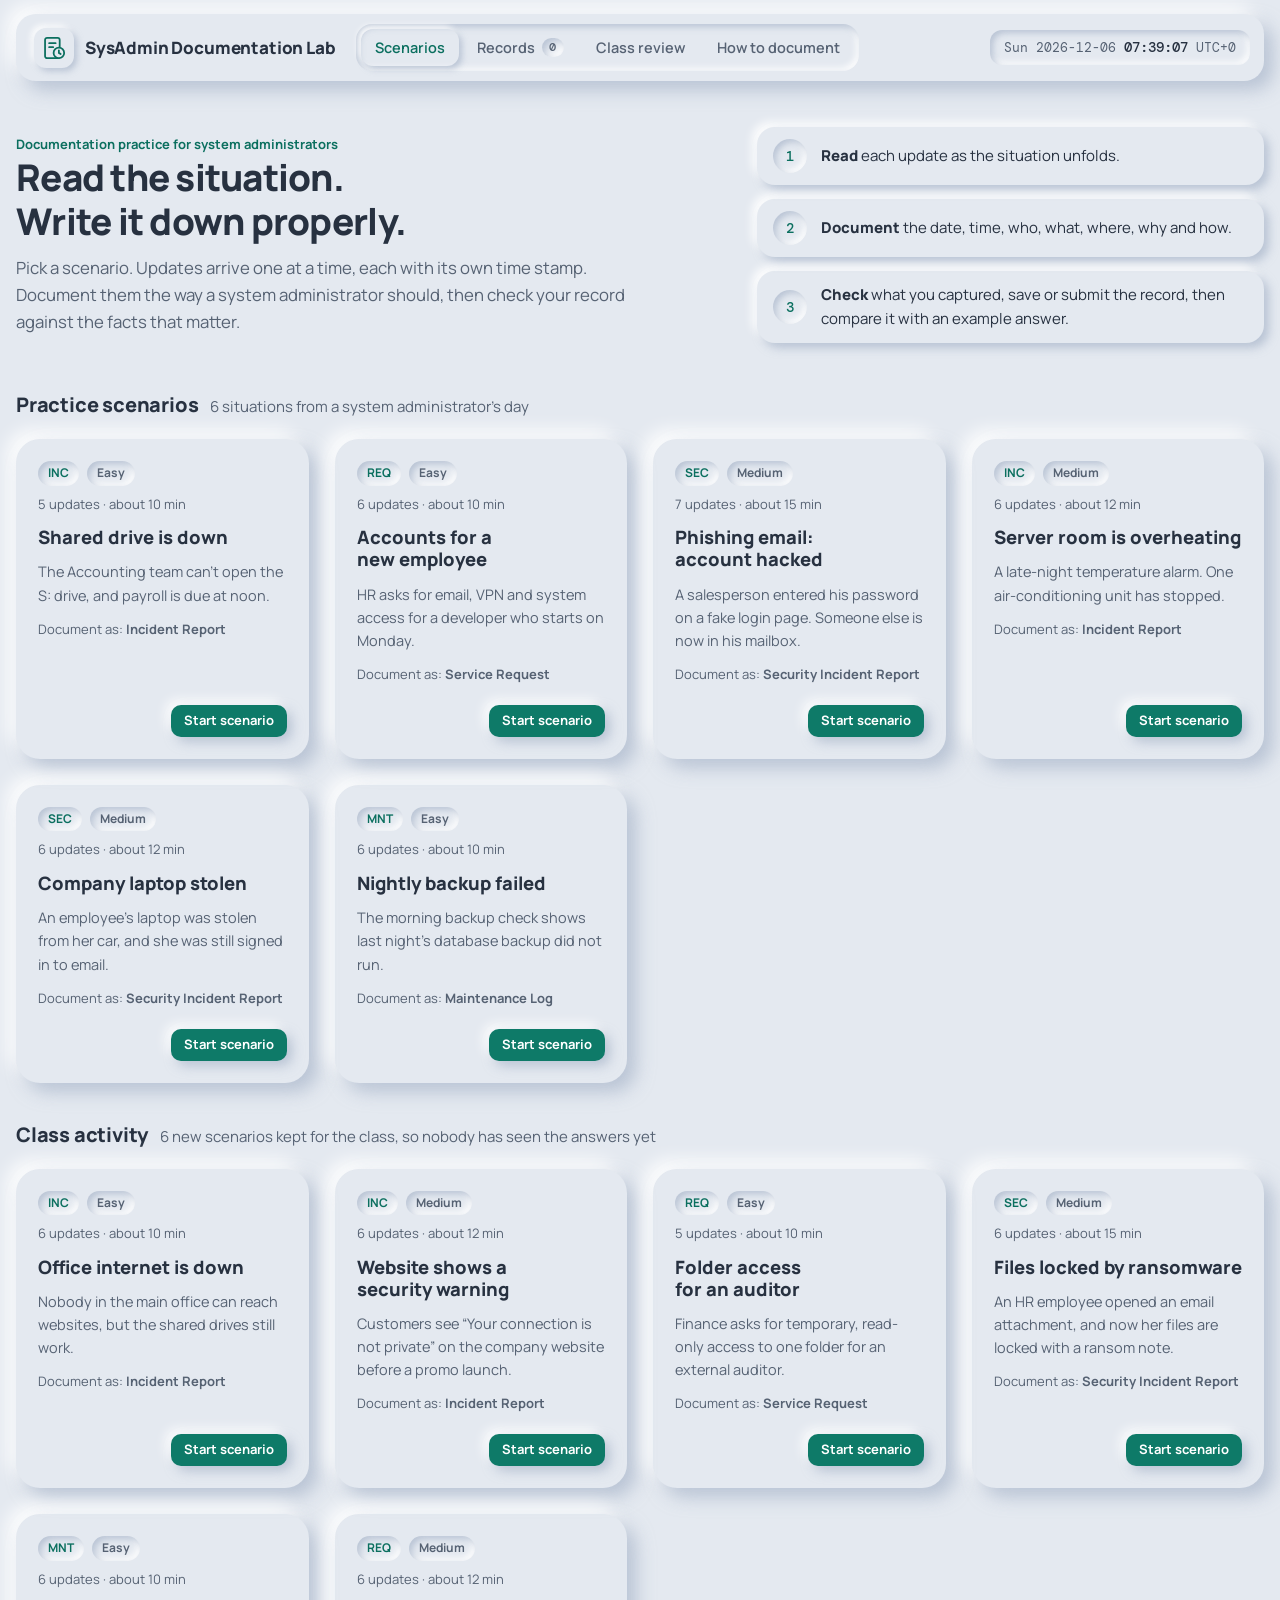
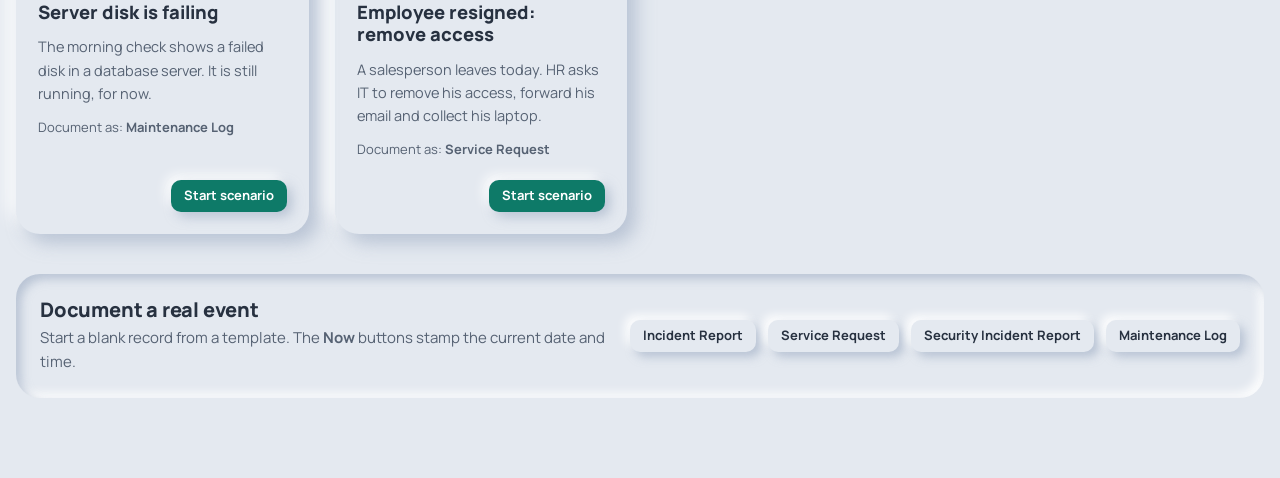
==== commit 00101cc3: "Fix Start scenario appearing to do nothing on phones With an unsaved draft, Start scenario jumped to" ====
--- a/index.html
+++ b/index.html
@@ -40,13 +40,14 @@
   --r-lg: 24px;
   --r: 14px;
   --qr-bg: #ffffff;
+  --scrim: rgba(28, 36, 48, .38);
 }
 @media (prefers-color-scheme: dark) {
   :root:not([data-theme="light"]) {
     --bg: #262b33; --surface: #262b33; --ink: #dfe5ee; --muted: #9ba7b8; --line: rgba(0, 0, 0, .38); --hover: rgba(255, 255, 255, .035);
     --hi: rgba(255, 255, 255, .06); --lo: rgba(0, 0, 0, .55);
     --accent: #63d6ba; --accent-fill: #5cc9ae; --accent-ink: #0d221c; --stamp: #f2b45c; --stamp-soft: rgba(242, 180, 92, .14);
-    --ok: #74d69e; --warn: #f1b552; --bad: #ff8c80;
+    --ok: #74d69e; --warn: #f1b552; --bad: #ff8c80; --scrim: rgba(0, 0, 0, .6);
     color-scheme: dark;
   }
 }
@@ -54,7 +55,7 @@
   --bg: #262b33; --surface: #262b33; --ink: #dfe5ee; --muted: #9ba7b8; --line: rgba(0, 0, 0, .38); --hover: rgba(255, 255, 255, .035);
   --hi: rgba(255, 255, 255, .06); --lo: rgba(0, 0, 0, .55);
   --accent: #63d6ba; --accent-fill: #5cc9ae; --accent-ink: #0d221c; --stamp: #f2b45c; --stamp-soft: rgba(242, 180, 92, .14);
-  --ok: #74d69e; --warn: #f1b552; --bad: #ff8c80;
+  --ok: #74d69e; --warn: #f1b552; --bad: #ff8c80; --scrim: rgba(0, 0, 0, .6);
   color-scheme: dark;
 }
 
@@ -146,7 +147,7 @@
 .section-head { display: flex; align-items: baseline; gap: 12px; flex-wrap: wrap; margin: 40px 0 20px; }
 .grid { display: grid; grid-template-columns: repeat(auto-fill, minmax(290px, 1fr)); gap: 26px; }
 .card { display: flex; flex-direction: column; gap: 12px; padding: 22px; border-radius: var(--r-lg); box-shadow: var(--raise); transition: box-shadow .2s, transform .2s; }
-.card:hover { transform: translateY(-2px); box-shadow: 12px 12px 24px var(--lo), -12px -12px 24px var(--hi); }
+@media (hover: hover) { .card:hover { transform: translateY(-2px); box-shadow: 12px 12px 24px var(--lo), -12px -12px 24px var(--hi); } }
 .card-top { display: flex; align-items: center; gap: 8px; flex-wrap: wrap; font-size: 13px; }
 .card h3 { font-size: 1.15rem; font-weight: 800; }
 .card p { color: var(--muted); font-size: 14.5px; }
@@ -327,6 +328,16 @@
 .toast { position: fixed; left: 50%; bottom: calc(24px + env(safe-area-inset-bottom, 0px)); z-index: 40; max-width: min(560px, calc(100vw - 32px)); transform: translate(-50%, 16px); opacity: 0; pointer-events: none; padding: 13px 20px; border-radius: 16px; background: var(--bg); color: var(--ink); font-size: 14px; font-weight: 600; box-shadow: var(--raise); transition: opacity .18s, transform .18s; }
 .toast.show { opacity: 1; transform: translate(-50%, 0); }
 
+/* Confirmation dialog: fixed over the page so it is always on screen, even on a phone */
+.dialog-backdrop { position: fixed; inset: 0; z-index: 50; display: grid; place-items: center; padding: 16px max(16px, env(safe-area-inset-right, 0px)) calc(16px + env(safe-area-inset-bottom, 0px)) max(16px, env(safe-area-inset-left, 0px)); background: var(--scrim); }
+.dialog { width: min(480px, 100%); padding: 24px; border-radius: var(--r-lg); background: var(--bg); box-shadow: var(--raise); }
+.dialog p { color: var(--muted); margin: 10px 0 22px; }
+@media (max-width: 620px) {
+  .dialog-backdrop { place-items: end center; }
+  .dialog .btn-row { flex-direction: column; }
+  .dialog .btn { width: 100%; min-height: 46px; }
+}
+
 /* Class review */
 .share { display: grid; grid-template-columns: auto minmax(0, 1fr); gap: 26px; align-items: center; margin-bottom: 26px; }
 .qr { width: 196px; height: 196px; padding: 14px; border-radius: 20px; background: var(--qr-bg); box-shadow: var(--raise); display: grid; place-items: center; }
@@ -369,6 +380,7 @@
 </header>
 <main class="wrap" id="app" tabindex="-1"></main>
 <div class="toast" id="toast" role="status" aria-live="polite"></div>
+<div class="dialog-backdrop" id="dialog" hidden></div>
 
 <script>
 (function () {
@@ -1240,6 +1252,15 @@
   }
   function clearDraft() { clearTimeout(draftTimer); draft = null; LS.del(KEY_DRAFT); }
 
+  // A draft with nothing typed into it can be replaced without asking.
+  const draftHasWork = (d) => !!d && (d.mode === 'edit' ||
+    Object.keys(d.fields || {}).some((k) => String(d.fields[k] || '').trim()) ||
+    (d.timeline || []).some((e) => String(e.a || '').trim()));
+  function draftLabel(d) {
+    const sc = d.scenarioId ? scenarioById(d.scenarioId) : null;
+    return d.mode === 'edit' ? 'your edit of ' + d.editingId : sc ? 'the scenario “' + sc.title + '”' : 'a blank ' + TEMPLATES[d.template].label;
+  }
+
   function newDraft(opts) {
     const today = ymd(new Date());
     const sc = opts.scenarioId ? scenarioById(opts.scenarioId) : null;
@@ -1382,15 +1403,7 @@
   }
 
   function scenariosView() {
-    const sc = draft && draft.scenarioId ? scenarioById(draft.scenarioId) : null;
-    const draftName = draft ? (draft.mode === 'edit' ? 'your edit of ' + draft.editingId : sc ? 'the scenario “' + sc.title + '”' : 'a blank ' + TEMPLATES[draft.template].label) : '';
-    let banner = '';
-    if (draft && state.pendingStart) {
-      banner = '<div class="banner" role="alert"><p>Starting a new record will discard your unsaved work on ' + esc(draftName) + '.</p>' +
-        '<div class="btn-row"><button class="btn btn-primary btn-sm" data-action="confirm-start">Discard and start</button><button class="btn btn-sm" data-action="resume">Keep working on it</button><button class="btn btn-ghost btn-sm" data-action="cancel-start">Cancel</button></div></div>';
-    } else if (draft) {
-      banner = '<div class="banner"><p>You have unsaved documentation for ' + esc(draftName) + '.</p><div class="btn-row"><button class="btn btn-primary btn-sm" data-action="resume">Resume</button></div></div>';
-    }
+    const banner = draft ? '<div class="banner"><p>You have unsaved documentation for ' + esc(draftLabel(draft)) + '.</p><div class="btn-row"><button class="btn btn-primary btn-sm" data-action="resume">Resume</button></div></div>' : '';
     const cards = PRACTICE.map(cardHTML).join('');
     const blanks = Object.keys(TEMPLATES).map((k) => '<button class="btn btn-sm" data-action="blank" data-template="' + k + '">' + esc(TEMPLATES[k].label) + '</button>').join('');
     return '<section class="intro"><div><p class="eyebrow">Documentation practice for system administrators</p><h1>Read the situation. Write it down properly.</h1>' +
@@ -1932,6 +1945,36 @@
     }, 4000);
   }
 
+  // Same scenario: reopen it. Empty draft: replace it. Unsaved work: ask first, in a dialog.
+  function requestStart(opts) {
+    const same = draft && draft.mode !== 'edit' && (opts.scenarioId ? draft.scenarioId === opts.scenarioId : !draft.scenarioId && draft.template === opts.template);
+    if (same) { go('practice'); return; }
+    if (draftHasWork(draft)) { showStartDialog(opts); return; }
+    clearDraft();
+    startDraft(opts);
+  }
+
+  const dialog = $('#dialog');
+  function showStartDialog(opts) {
+    state.pendingStart = opts;
+    const target = opts.scenarioId ? '“' + scenarioById(opts.scenarioId).title + '”' : 'a blank ' + TEMPLATES[opts.template].label;
+    dialog.innerHTML = '<div class="dialog" role="dialog" aria-modal="true" aria-labelledby="dialog-title"><h2 id="dialog-title">Discard your unsaved work?</h2>' +
+      '<p>You have unsaved work on ' + esc(draftLabel(draft)) + '. Starting ' + esc(target) + ' will discard it.</p>' +
+      '<div class="btn-row"><button class="btn btn-primary" data-dialog="confirm">Discard and start</button><button class="btn" data-dialog="resume">Keep working on it</button><button class="btn btn-ghost" data-dialog="cancel">Cancel</button></div></div>';
+    dialog.hidden = false;
+    $('[data-dialog="resume"]', dialog).focus();
+  }
+  function hideDialog() { dialog.hidden = true; dialog.innerHTML = ''; state.pendingStart = null; }
+  dialog.addEventListener('click', (e) => {
+    const b = e.target.closest('[data-dialog]');
+    if (!b) { if (e.target === dialog) hideDialog(); return; }
+    const opts = state.pendingStart;
+    hideDialog();
+    if (b.dataset.dialog === 'confirm' && opts) { clearDraft(); startDraft(opts); }
+    else if (b.dataset.dialog === 'resume') go('practice');
+  });
+  document.addEventListener('keydown', (e) => { if (e.key === 'Escape' && !dialog.hidden) hideDialog(); });
+
   function startDraft(opts) {
     draft = newDraft(opts);
     persistDraft();
@@ -2026,6 +2069,7 @@
 
   function route() {
     const h = decodeURIComponent(location.hash.replace(/^#/, ''));
+    let ask = null;
     state.confirmDelete = false;
     state.confirmReset = false;
     state.cls.confirmClear = false; state.cls.confirmDel = false;
@@ -2039,17 +2083,19 @@
       const keep = draft && draft.mode !== 'edit' && CLASS_SET.some((x) => x.id === draft.scenarioId) ? draft.scenarioId : null;
       const id = h === 'start-random' ? (keep || CLASS_SET[Math.floor(Math.random() * CLASS_SET.length)].id) : h.slice(6);
       if (draft && draft.scenarioId === id && draft.mode !== 'edit') state.view = 'practice';
-      else if (draft) { state.pendingStart = { mode: 'scenario', scenarioId: id }; state.view = 'scenarios'; }
-      else { draft = newDraft({ mode: 'scenario', scenarioId: id }); persistDraft(); state.view = 'practice'; }
-      history.replaceState(null, '', state.view === 'practice' ? '#practice' : '#scenarios');
+      else if (draftHasWork(draft)) { ask = { mode: 'scenario', scenarioId: id }; state.view = CLASS_SET.some((x) => x.id === id) ? 'class' : 'scenarios'; }
+      else { clearDraft(); draft = newDraft({ mode: 'scenario', scenarioId: id }); persistDraft(); state.view = 'practice'; }
+      history.replaceState(null, '', '#' + state.view);
     }
     else if (h === 'practice' && draft) state.view = 'practice';
     else if (h.indexOf('record-') === 0) { state.view = 'record'; state.recordId = h.slice(7); }
     else state.view = 'scenarios';
     if (state.view !== 'practice') { state.review = null; state.showExample = false; }
     if (state.view !== 'review') state.cls.openId = null;
+    if (!dialog.hidden) hideDialog();
     render();
     window.scrollTo(0, 0);
+    if (ask) showStartDialog(ask);
   }
 
   app.addEventListener('click', async (e) => {
@@ -2064,11 +2110,8 @@
 
     if (act === 'start' || act === 'blank') {
       const opts = act === 'start' ? { mode: 'scenario', scenarioId: btn.dataset.id } : { mode: 'blank', template: btn.dataset.template };
-      if (draft) { state.pendingStart = opts; if (state.view !== 'scenarios') go('scenarios'); else render(); window.scrollTo(0, 0); return; }
-      startDraft(opts);
-    } else if (act === 'confirm-start') { const opts = state.pendingStart; clearDraft(); startDraft(opts); }
-    else if (act === 'cancel-start') { state.pendingStart = null; render(); }
-    else if (act === 'resume') { state.pendingStart = null; go('practice'); }
+      requestStart(opts);
+    } else if (act === 'resume') { go('practice'); }
     else if (act === 'reveal' || act === 'reveal-all') {
       draft.revealed = act === 'reveal' ? Math.min(sc.events.length, draft.revealed + 1) : sc.events.length;
       persistDraft();
@@ -2208,7 +2251,9 @@
     } else if (act === 'edit') {
       const rec = store.records.find((r) => r.id === state.recordId);
       if (!rec) return;
-      if (draft) { toast('Finish or discard your unsaved draft first.'); state.pendingStart = null; go('scenarios'); return; }
+      if (draft && draft.mode === 'edit' && draft.editingId === rec.id) { go('practice'); return; }
+      if (draftHasWork(draft)) { toast('Finish or discard your unsaved draft first.'); go('scenarios'); return; }
+      clearDraft();
       const rsc = scenarioById(rec.scenarioId);
       draft = {
         mode: 'edit', editingId: rec.id, template: rec.template, scenarioId: rec.scenarioId || null, scenarioDate: rec.scenarioDate || null,
